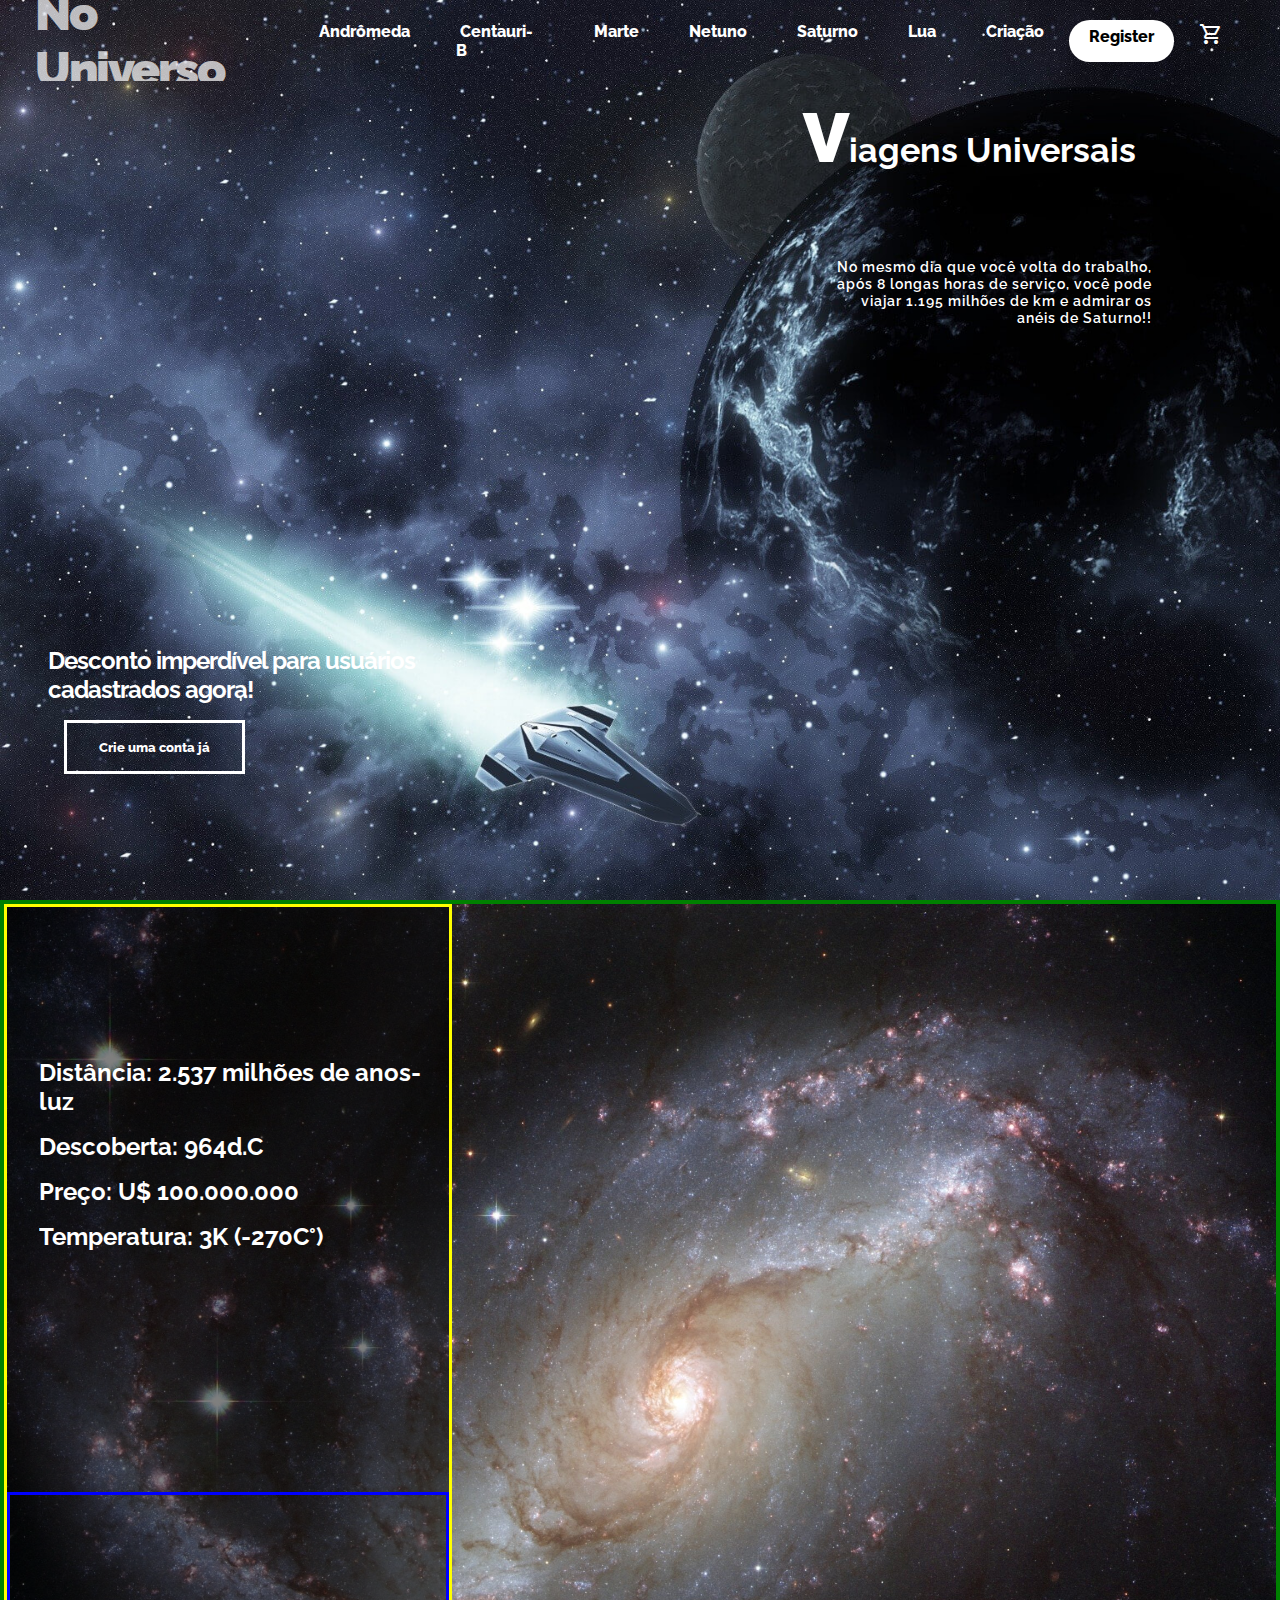
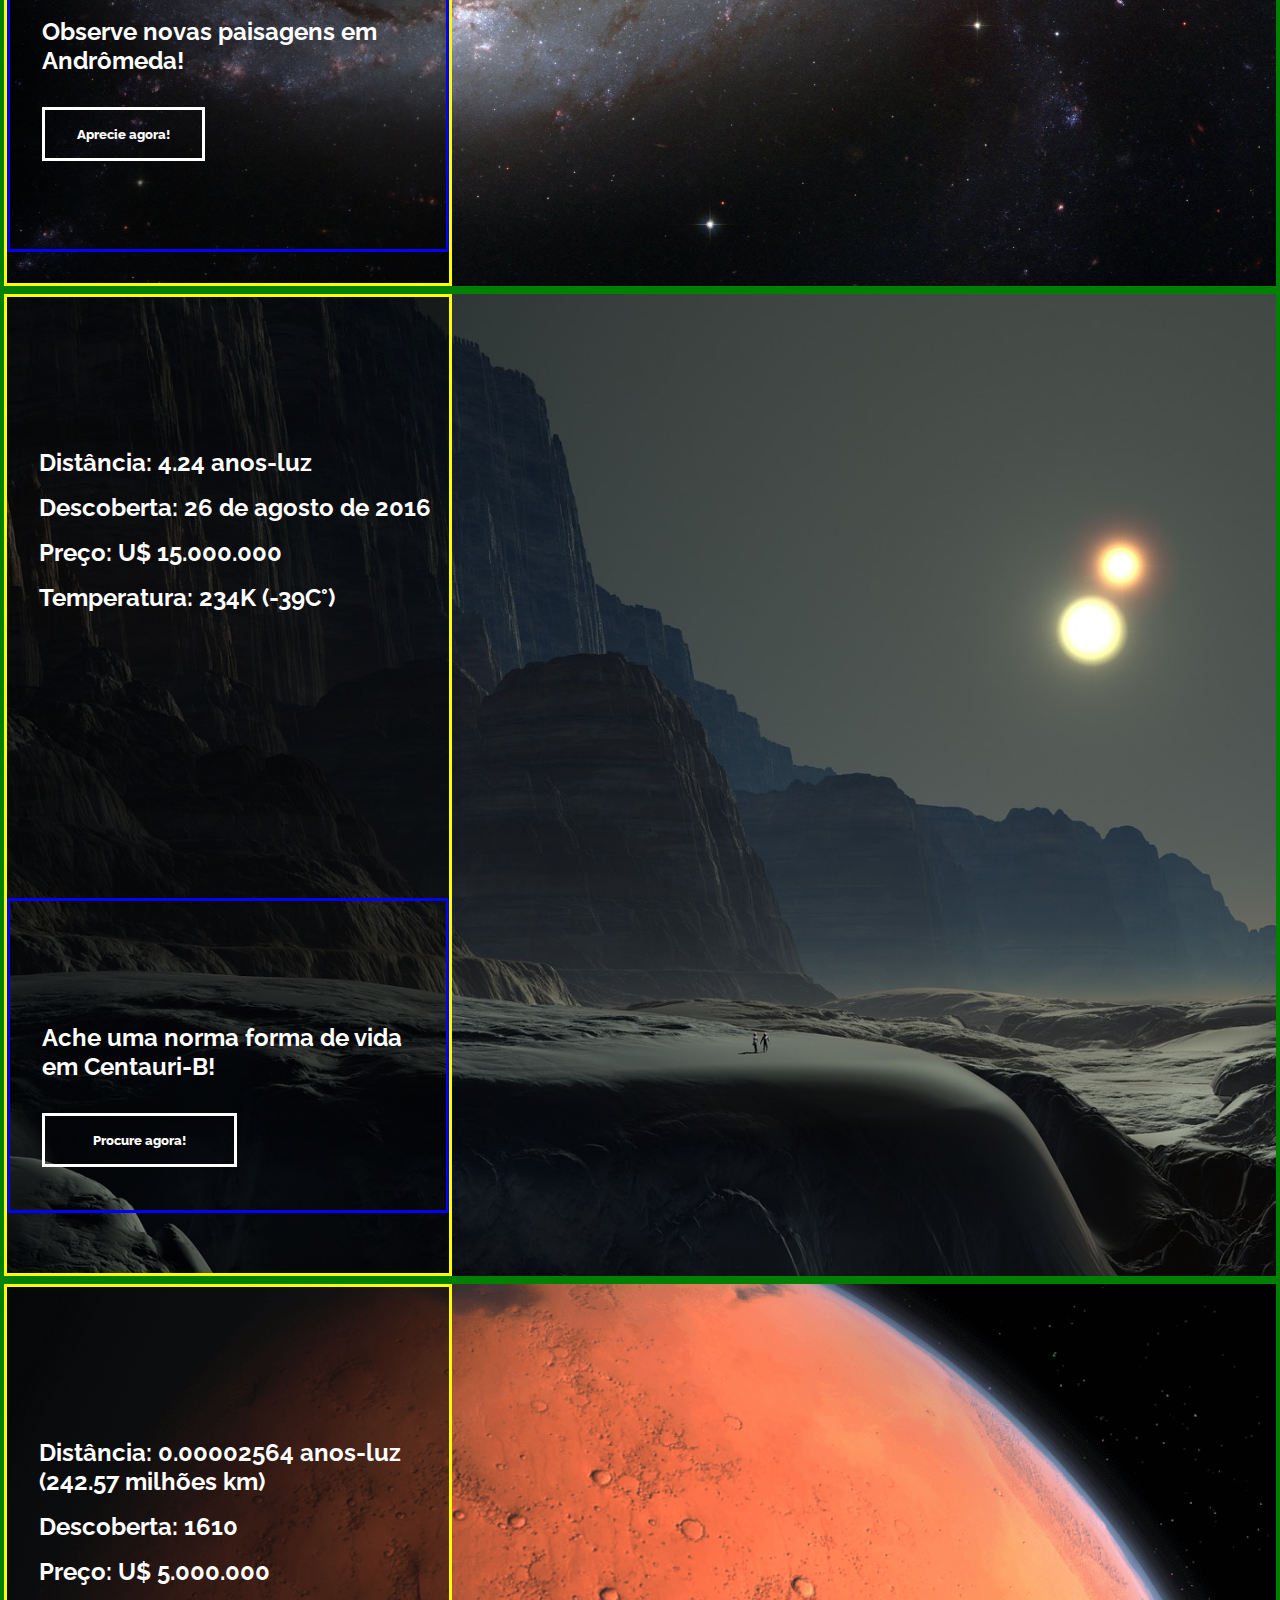
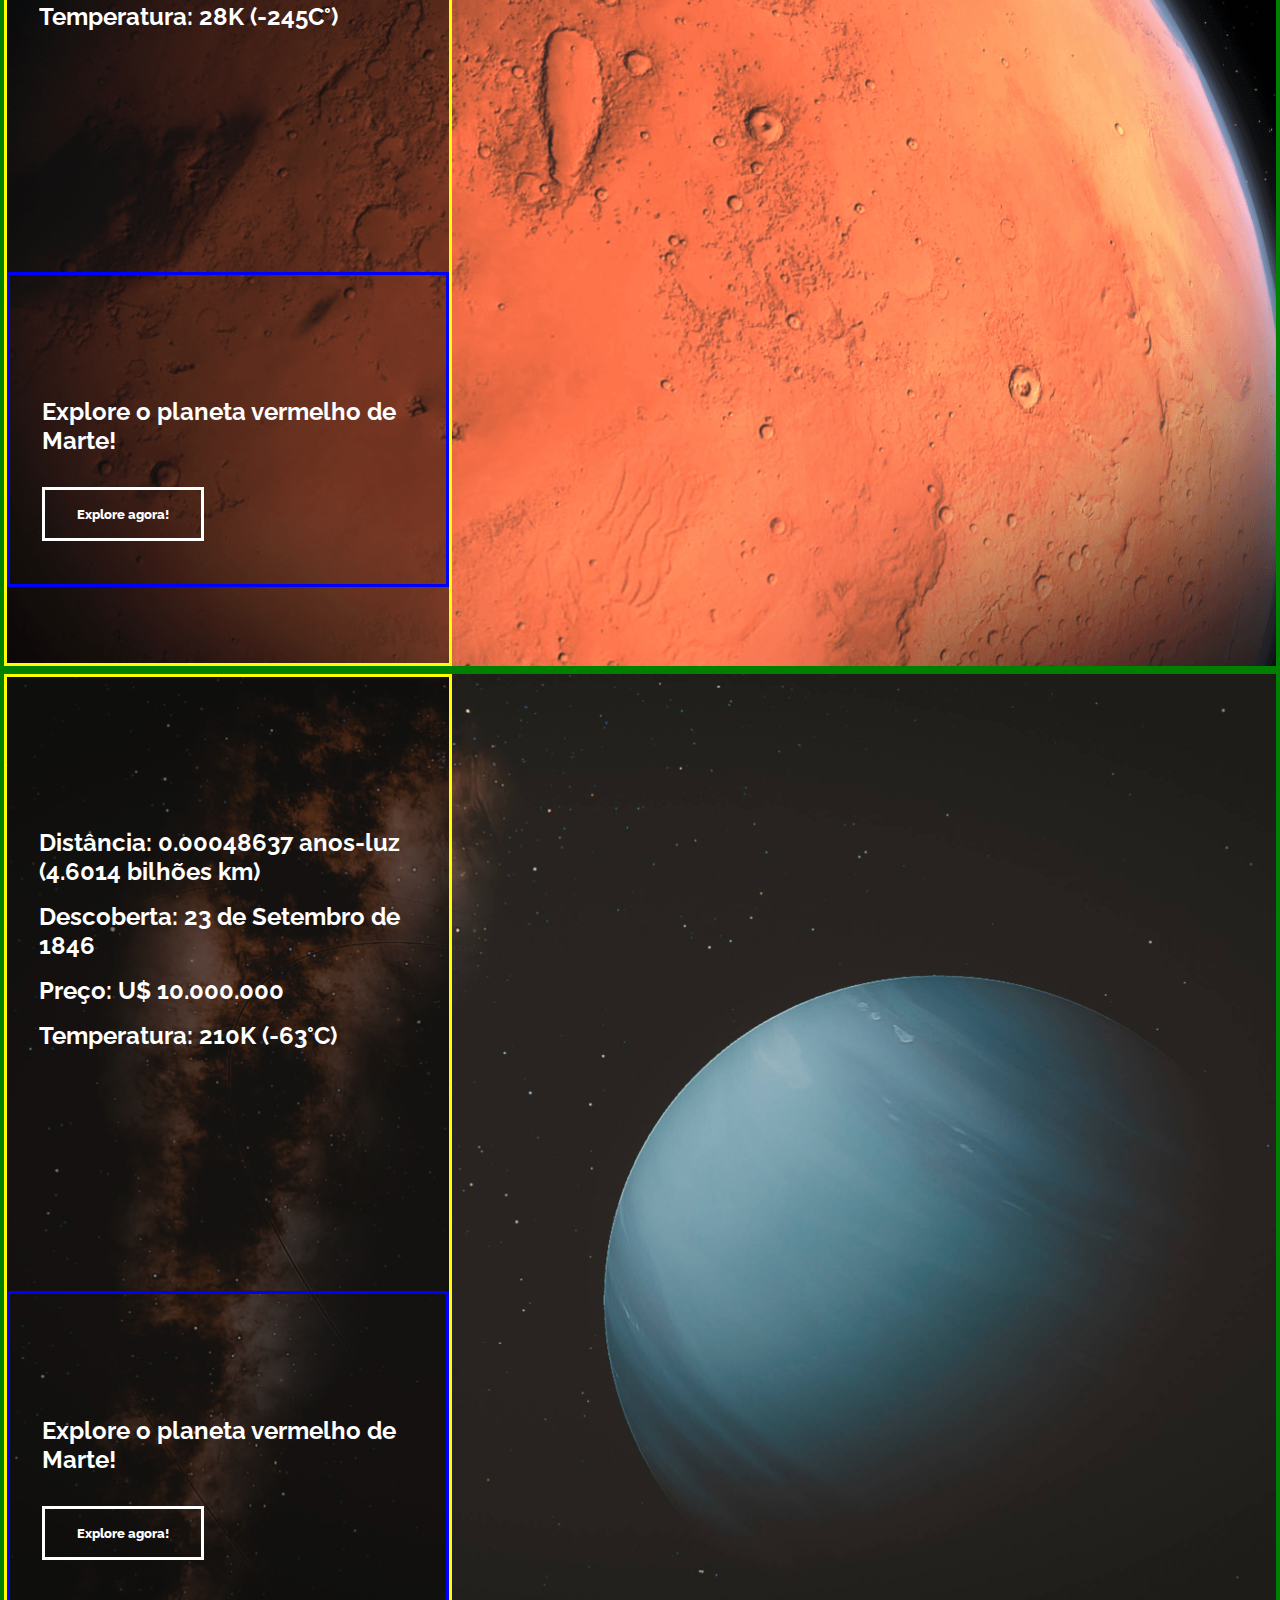
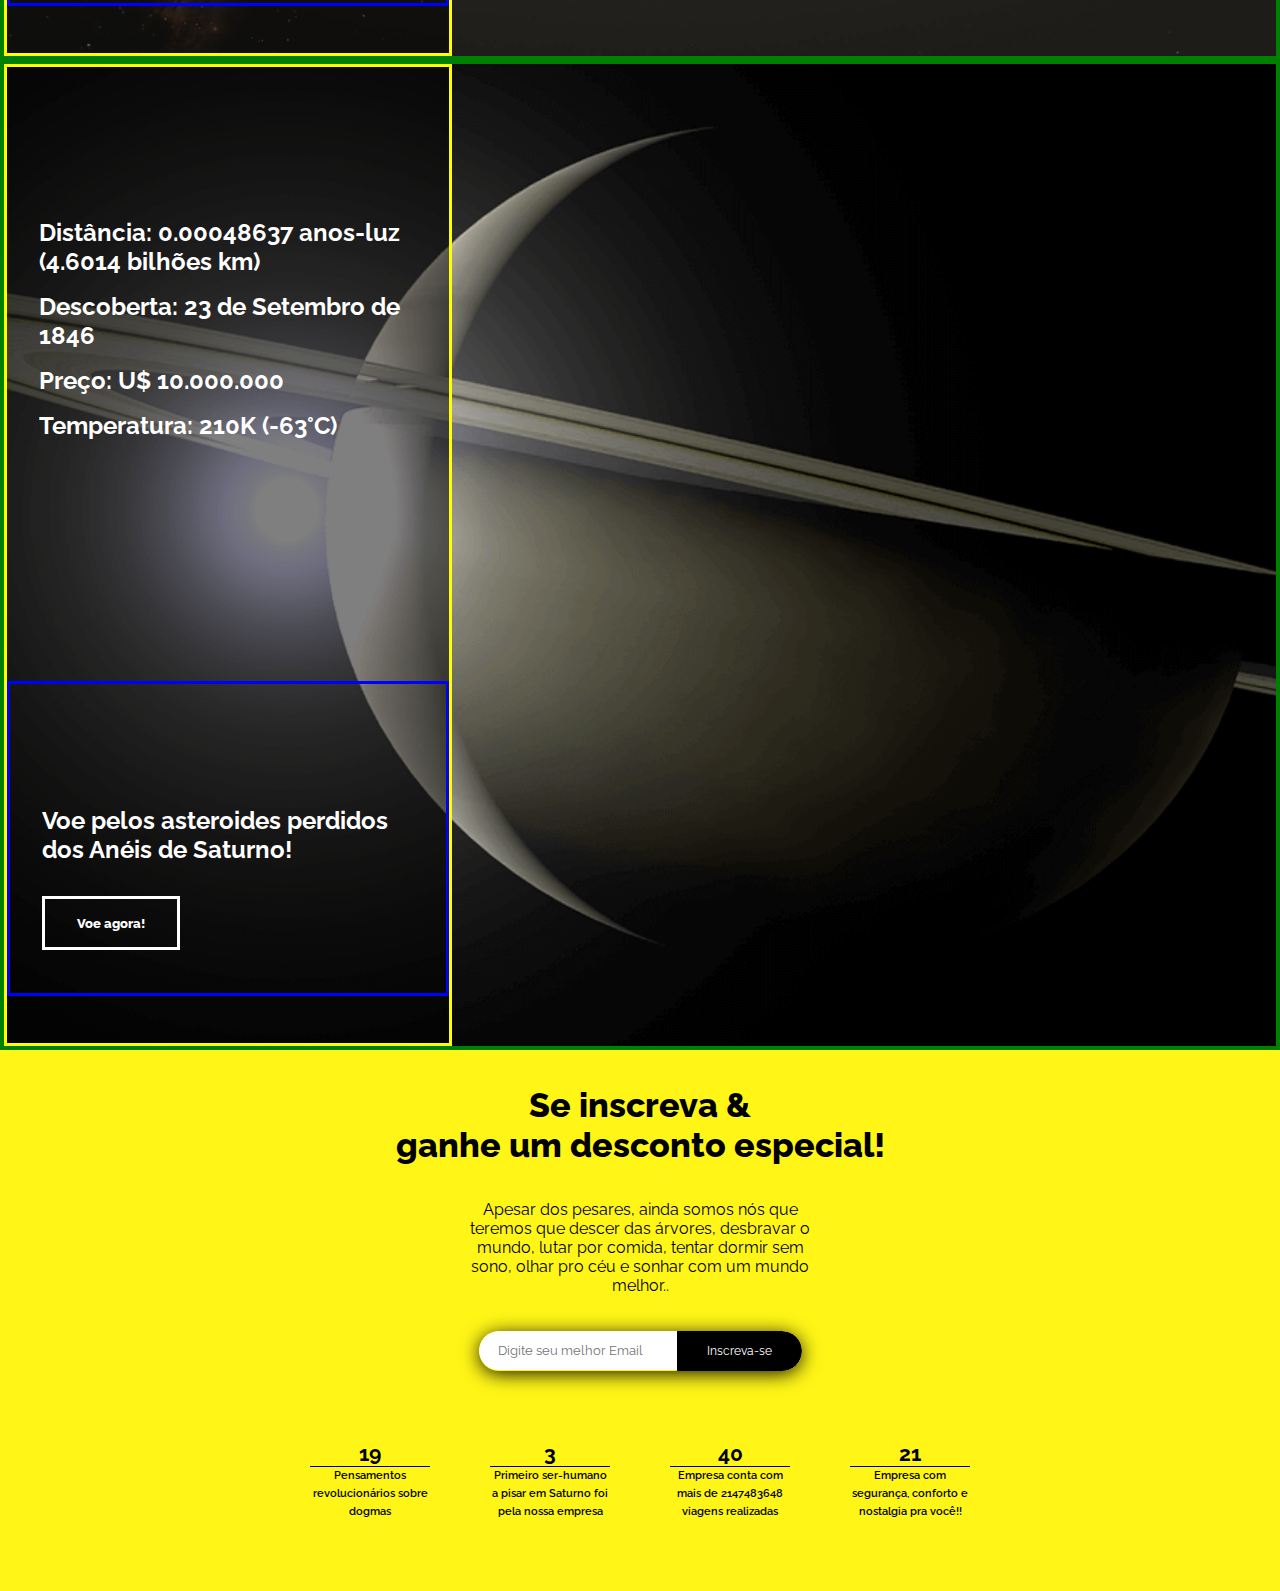
==== index.html @ 4c7251fb "o projeto do home" ====
<!DOCTYPE html>
<html lang="pt-br">
<head>
    <meta charset="UTF-8">
    <meta http-equiv="X-UA-Compatible" content="IE=edge">
    <meta name="viewport" content="width=device-width, initial-scale=1.0">
    <!-- google-fonts -->
    <link rel="preconnect" href="https://fonts.googleapis.com">
    <link rel="preconnect" href="https://fonts.gstatic.com" crossorigin>
    <link href="https://fonts.googleapis.com/css2?family=Raleway:wght@100;200;300;400;500;600;700;800;900&display=swap" rel="stylesheet">
    <!-- google icon -->
    <link rel="shortcut icon" href="/assets/icon/travel.png" type="image/x-icon">
    <link rel="stylesheet" href="https://fonts.googleapis.com/css2?family=Material+Symbols+Outlined:opsz,wght,FILL,GRAD@48,400,0,0" />
    <link rel="stylesheet" href="https://fonts.googleapis.com/css2?family=Material+Symbols+Outlined:opsz,wght,FILL,GRAD@48,400,0,0" />
    <!-- css link -->
    <link rel="stylesheet" href="/assets/css/index.css">
    <!-- css responsivo -->
    <link rel="stylesheet" href="/assets/css/index_responsivo.css">
    <title>No Universo</title>
</head>
<body>
    <header>
        <nav>
            <a href="/index.html"><h3>No Universo</h3></a>
            <ul>
                <li><a href="andromeda.html">Andrômeda</a></li>              
                <li><a href="centauri-b.html">Centauri-B</a></li>              
                <li><a href="marte.html">Marte</a></li>              
                <li><a href="netuno.html">Netuno</a></li>              
                <li><a href="saturno.html">Saturno</a></li>              
                <li><a href="lua.html">Lua</a></li>              
                <li><a href="pilar-da-criação.html">Criação</a></li>              
                <li><a href="register.html">Register</a></li>
                <li><a href="carrinho.html"><span class="material-symbols-outlined car">shopping_cart</span></a></li>
            </ul>
                <span class="material-symbols-outlined menu">menu</span></a>
        </nav>
        <div class="cont-header">
            <div class="cont-header-box">
                <h1>Viagens Universais</h1>
                <div class="cont-header-box-text">
                    <p>No mesmo dia que você volta do trabalho, após 8 longas horas de serviço, você pode viajar 1.195 milhões de km e admirar os anéis de Saturno!!</p>
                </div>
            </div>
        </div>
        <div class="cont-header-desconto">
            <h2>Desconto imperdível para usuários cadastrados agora!</h2>
            <button>Crie uma conta já</button>
        </div>
    </header>

    <main>
        <div class="andromeda">
            <div class="andromeda-desconto">
                <div class="andromeda-desconto-info-basica">
                    <h2>Distância: 2.537 milhões de anos-luz</h2>
                    <h2>Descoberta: 964d.C</h2>
                    <h2>Preço: U$ 100.000.000</h2>
                    <h2>Temperatura: 3K (-270C°)</h2>
                </div>
                <div class="andromeda-desconto-cont">
                    <h2>Observe novas paisagens em Andrômeda!</h2>
                    <button>Aprecie agora!</button>
                </div>
            </div>
        </div>
        <div class="centauri">
            <div class="centauri-desconto">
                <div class="centauri-desconto-info-basica">
                    <h2>Distância: 4.24 anos-luz</h2>
                    <h2>Descoberta: 26 de agosto de 2016</h2>
                    <h2>Preço: U$ 15.000.000</h2>
                    <h2>Temperatura: 234K (-39C°)</h2>
                </div>
                <div class="centauri-desconto-cont">
                    <h2>Ache uma norma forma de vida em Centauri-B!</h2>
                    <button>Procure agora!</button>
                </div>
            </div>
       </div>
       <div class="marte">
            <div class="marte-desconto">
                <div class="marte-desconto-info-basica">
                    <h2>Distância: 0.00002564 anos-luz (242.57 milhões km)</h2>
                    <h2>Descoberta: 1610</h2>
                    <h2>Preço: U$ 5.000.000</h2>
                    <h2>Temperatura: 28K (-245C°)</h2>
                </div>
                <div class="marte-desconto-cont">
                    <h2>Explore o planeta vermelho de Marte!</h2>
                    <button>Explore agora!</button>
                </div>
            </div>
        </div>
        <div class="netuno">
            <div class="netuno-desconto">
                <div class="netuno-desconto-info-basica">
                    <h2>Distância: 0.00048637 anos-luz (4.6014 bilhões km)</h2>
                    <h2>Descoberta: 23 de Setembro de 1846</h2>
                    <h2>Preço: U$ 10.000.000</h2>
                    <h2>Temperatura: 210K (-63°C)</h2>
                </div>
                <div class="netuno-desconto-cont">
                    <h2>Explore o planeta vermelho de Marte!</h2>
                    <button>Explore agora!</button>
                </div>
            </div>
        </div>
        <div class="saturno">
            <div class="saturno-desconto">
                <div class="saturno-desconto-info-basica">
                    <h2>Distância: 0.00048637 anos-luz (4.6014 bilhões km)</h2>
                    <h2>Descoberta: 23 de Setembro de 1846</h2>
                    <h2>Preço: U$ 10.000.000</h2>
                    <h2>Temperatura: 210K (-63°C)</h2>
                </div>
                <div class="saturno-desconto-cont">
                    <h2>Voe pelos asteroides perdidos dos Anéis de Saturno!</h2>
                    <button>Voe agora!</button>
                </div>
            </div>    
        </div>
    </main>
    
    <footer>
        <h2>Se inscreva & <br> ganhe um desconto especial!</h2>
        <p>Apesar dos pesares, ainda somos nós que teremos que descer das árvores, desbravar o mundo, lutar por comida, tentar dormir sem sono, olhar pro céu e sonhar com um mundo melhor..</p>
        <div class="input">
            <input type="email" placeholder="Digite seu melhor Email"><button type="submit">Inscreva-se</button>
        </div>
        <ul>
            <li>19<h6>Pensamentos revolucionários sobre dogmas</h6></li>
            <li>3<h6>Primeiro ser-humano a pisar em Saturno foi pela nossa empresa</h6></li>
            <li>40<h6>Empresa conta com mais de 2147483648 viagens realizadas</h6></li>
            <li>21<h6>Empresa com segurança, conforto e nostalgia pra você!!</h6></li>
        </ul>
    </footer>

</body>
</html>
<body>
---- assets/css/index.css ----
:root{
    --trans: .3s ease-in-out;
}

*{
    margin: 0;
    padding: 0;
    box-sizing: border-box;
    font-family:'Raleway', sans-serif;
    overflow-x: hidden;
}
body{
    background-color: #e1f4f3;
}

/* header */

header{
    width: 100vw;
    height: 100vh;
    margin: auto;
    background:url("/assets/img/spacey.jpg")no-repeat center/cover;
    overflow-y: hidden;
}
header nav a{
    text-decoration: none;
}
header nav a h3{
    letter-spacing: -2.5px;
    font-size: 3rem;
    font-weight: 1000;
    color: #fff;
    padding: 3px;
    opacity: 0.7;
}
header nav a h3:hover{
    opacity: 1;
    transition: var(--trans);
}

/* nav */

header nav{
    width: 95%;
    height: 9%;
    margin: auto;
    display: flex;
    align-items: center;
    justify-content: space-between;
}

header nav ul{
    list-style: none;
    display: flex;
}
header nav ul li{
    padding:4px 28px;
}
header nav ul li a{
    text-decoration: none;
    color: #fff;
    font-size: 1rem;
    transition: .3s linear;
    position: relative;
    padding: 4px;
    font-weight:800;
}
header nav ul li a::before{
    content:"";
    position: absolute;
    width: 0;
    height: 0.2rem;
    top: 0;
    left: 0;    
    margin-top: 25px;
    background-color: #fff;
    transition: var(--trans);
}
header nav ul li a:hover::before{
    width: 100%;
}
header nav ul li:nth-last-child(2) a{
    color: #000;
}
header nav ul li:nth-last-child(2){
    background-color: #fff;
    border-radius: 1.3rem;
    padding:7px 1rem;
    font-weight: 600;
}
header nav ul li:nth-last-child(2):hover a{
    color:#fff ;
}
header nav ul li:nth-last-child(2):hover{
    background-color:#000 ;
    cursor: pointer;
    transition: var(--trans);
}
header nav span{
    overflow-y: hidden;
}
.menu{
    display: none;
}

/* content-header */

header .cont-header{
    position: relative;
    width: 100%;
    height: 45%;
    cursor: default;
    top: 0;
}
header .cont-header-box{
    width: 50%;
    height: auto;
    margin-left: 40%;
    text-align: end;
}
header .cont-header-box-text{
    letter-spacing: 1px;
    margin-left: 50%;
    width: 50%;
}
header .cont-header h1{
    font-size: 2.7rem;
    animation: bounce-in-top 1.5s both;
    color: #fff;
    margin-top:2rem;
}
header .cont-header h1::first-letter{
    font-size: 5rem;
    font-weight: 1000;
}
header .cont-header p{
    font-size: 0.9rem;
    color: #fff;
    font-weight: 600;
    animation: bounce-in-top 1.5s both;
    margin-top: 4rem;
}
@keyframes bounce-in-top{
    0%{
        transform: translateY(-500px);
        animation-timing-function: ease-in;
        opacity: 0;
    }
    38%{
        transform: translateY(0);
        animation-timing-function: ease-out;
        opacity: 1;
    }
    55%{
        transform: translateY(-65px);
        animation-timing-function: ease-in;
    }
    72%{
        transform: translateY(0);
        animation-timing-function: ease-out;
    }
    81%{
        transform: translateY(-28px);
        animation-timing-function: ease-in;
    }
    90%{
        transform: translateY(0);
        animation-timing-function: ease-out;
    }
    95%{
        transform: translateY(-8px);
        animation-timing-function: ease-in;
    }
    100%{
        transform: translateY(0);
        animation-timing-function: ease-out;
    }
}
.cont-header-desconto{
    width: 30%;
    margin: 10rem 3rem;
    color: #fff;
    letter-spacing:-1px;
    cursor: default;
}
.cont-header-desconto button{
    padding: 1rem 2rem;
    margin: 1rem;
    border: 3px solid #fff;
    background-color: transparent;
    color: #fff;
    font-weight: 800;
    cursor: pointer;
}
.cont-header-desconto button:hover{
    background-color: #fff;
    color: #000;
    transition: var(--trans);
}

/* main */
/*  andromeda  */
.andromeda{
    width: 100vw;
    height: 110vh;
    margin: auto;
    background:url("/assets/img/andromeda.jpg")no-repeat center/cover;
    overflow-y: hidden;
    display: flex;
    border: 4px solid green;
}
.andromeda-desconto{
    border: 3px solid yellow;
    width: 35vw;
    background-color: rgba(0, 0, 0, 0.5);
}
.andromeda-desconto-info-basica h2{
    color: #fff;
    margin: 1rem;
}
.andromeda-desconto-info-basica{
    margin: 15vh 0.1rem 15vh 1rem;
}
.andromeda-desconto-cont{
    border: 3px solid blue;
    height: 40vh;
    margin-top:25vh ;
    padding-top: 10vh;
}
.andromeda-desconto-cont h2{
    color: #fff;
    margin:2rem;
}
.andromeda-desconto-cont button{
    padding: 1rem 2rem;
    margin-left: 2rem;
    border: 3px solid #fff;
    background-color: transparent;
    color: #fff;
    font-weight: 800;
    cursor: pointer;
}
.andromeda-desconto-cont button:hover{
    background-color: #fff;
    color: #000;
    transition: var(--trans);
}
/*  centauri-b  */
.centauri{
    width: 100vw;
    height: 110vh;
    margin: auto;
    background:url("/assets/img/centauri-b.jpg")no-repeat center/cover;
    overflow-y: hidden;
    display: flex;
    border: 4px solid green;
}
.centauri-desconto{
    border: 3px solid yellow;
    width:35vw;
    background-color: rgba(0, 0, 0, 0.5);
}
.centauri-desconto-info-basica h2{
    color: #fff;
    margin: 1rem;
}
.centauri-desconto-info-basica{
    margin: 15vh 0.1rem 15vh 1rem;
}
.centauri-desconto-cont{
    border: 3px solid blue;
    height: 35vh;
    margin-top:30vh ;
    padding-top: 10vh;
}
.centauri-desconto-cont h2{
    color: #fff;
    margin:2rem;
}
.centauri-desconto-cont button{
    padding: 1rem 3rem;
    margin-left: 2rem;
    border: 3px solid #fff;
    background-color: transparent;
    color: #fff;
    font-weight: 800;
    cursor: pointer;
}
.centauri-desconto-cont button:hover{
    background-color: #fff;
    color: #000;
    transition: var(--trans);
}
/*  marte  */
.marte{
    width: 100vw;
    height: 110vh;
    margin: auto;
    background:url("/assets/img/marte.png")no-repeat center/cover;
    overflow-y: hidden;
    display: flex;
    border: 4px solid green;
}
.marte-desconto{
    border: 3px solid yellow;
    width: 35vw;
    background-color: rgba(0, 0, 0, 0.5);
}
.marte-desconto-info-basica h2{
    color: #fff;
    margin: 1rem;
}
.marte-desconto-info-basica{
    margin: 15vh 0.1rem 15vh 1rem;
}
.marte-desconto-cont{
    border: 3px solid blue;
    height: 35vh;
    margin-top:25vh ;
    padding-top: 10vh;
}
.marte-desconto-cont h2{
    color: #fff;
    margin:2rem;
}
.marte-desconto-cont button{
    padding: 1rem 2rem;
    margin-left: 2rem;
    border: 3px solid #fff;
    background-color: transparent;
    color: #fff;
    font-weight: 800;
    cursor: pointer;
}
.marte-desconto-cont button:hover{
    background-color: #fff;
    color: #000;
    transition: var(--trans);
}
/*  netuno  */
.netuno{
    width: 100vw;
    height: 110vh;
    margin: auto;
    background:url("/assets/img/netuno.jpg")no-repeat center/cover;
    overflow-y: hidden;
    display: flex;
    border: 4px solid green;
}
.netuno-desconto{
    border: 3px solid yellow;
    width: 35vw;
    background-color: rgba(0, 0, 0, 0.5);
}
.netuno-desconto-info-basica h2{
    color: #fff;
    margin: 1rem;
}
.netuno-desconto-info-basica{
    margin: 15vh 0.1rem 15vh 1rem;
}
.netuno-desconto-cont{
    border: 3px solid blue;
    height: 35vh;
    margin-top:25vh ;
    padding-top: 10vh;
}
.netuno-desconto-cont h2{
    color: #fff;
    margin:2rem;
}
.netuno-desconto-cont button{
    padding: 1rem 2rem;
    margin-left: 2rem;
    border: 3px solid #fff;
    background-color: transparent;
    color: #fff;
    font-weight: 800;
    cursor: pointer;
}
.netuno-desconto-cont button:hover{
    background-color: #fff;
    color: #000;
    transition: var(--trans);
}
/*  saturno  */
.saturno{
    width: 100vw;
    height: 110vh;
    margin: auto;
    background:url("/assets/img/saturno.png")no-repeat center/cover;
    overflow-y: hidden;
    display: flex;
    border: 4px solid green;
}
.saturno-desconto{
    border: 3px solid yellow;
    width: 35vw;
    background-color: rgba(0, 0, 0, 0.5);
}
.saturno-desconto-info-basica h2{
    color: #fff;
    margin: 1rem;
}
.saturno-desconto-info-basica{
    margin: 15vh 0.1rem 15vh 1rem;
}
.saturno-desconto-cont{
    border: 3px solid blue;
    height: 35vh;
    margin-top:25vh ;
    padding-top: 10vh;
}
.saturno-desconto-cont h2{
    color: #fff;
    margin:2rem;
}
.saturno-desconto-cont button{
    padding: 1rem 2rem;
    margin-left: 2rem;
    border: 3px solid #fff;
    background-color: transparent;
    color: #fff;
    font-weight: 800;
    cursor: pointer;
}
.saturno-desconto-cont button:hover{
    background-color: #fff;
    color: #000;
    transition: var(--trans);
}



/* footer */

footer{
    width: 100%;
    height: auto;
    background:#fff617;
    display: flex;
    flex-direction: column;
    align-items: center;
    justify-content: center;
}

footer h2{
    text-align: center;
    line-height: 40px;
    font-weight: 800;
    font-size: 2.1rem;
    padding: 2.2rem;
}

footer p{
    text-align: center;
    width: 350px;
    font-size: 1rem;
    font-weight: 400;
    margin-bottom: 2.2rem;
}

footer .input{
    box-shadow: 0px 3px 20px -1px black;
    border-radius:20px;
}

footer .input input{
    padding: 12px 19px;
    border: none;
    outline: none;
    font-size: 13px ;
    border-radius:20px 0px 0px 20px;
}

footer .input button{
    padding: 13px 30px ;
    border: none ;
    outline: none;
    font-size: 12px ;
    border-radius:0px 20px 20px 0px ;
    background-color: black;
    color: white;
    cursor: pointer;
    transition: var(--trans);
}

footer .input button:hover{
    background-color: gray;
}

footer ul{
    list-style: none;
    margin: 2.2rem;
    display: flex;
}

footer ul li{
    text-align: center;
    margin:2.2rem 30px 2.2rem ;
    font-weight: bold;
    font-size: 1.3rem;
}

footer ul li h6{
    font-size: 11px;
    font-weight: 600;
    max-width:120px;
    border-top: 1px solid black;
    line-height: 18px;
    margin: 0;
}
---- assets/css/index_responsivo.css ----
@media (min-width:1201px) and (max-width:1315px){
    /* nav */
    header nav ul li{
        padding:2px 21px;
    }
    /* titulo e paragrafo header */
    header .cont-header h1{
        margin: 1rem;
        font-size: 2.1rem;
    }
    header .cont-header h1::first-letter{
        font-size: 4.3rem;
    }
    header .cont-header p{
        font-size: 0.9rem;
    }
    /* travel-box */
    header .travel-box .cards .card .btn-card a{
        padding: 8px 17px;
        font-size: 0.8rem;
        margin: auto;
    }
    header .travel-box .cards .card .btn-card h5{
        font-size: 1rem;
    }
    /* main */
    /* andromeda */
    .mq-andromeda-img{
        display: none;
    }
    .cont-main-box-and .video-main-box{
        width: 1800px;
        height: 320px;
        margin: 0.7rem 1rem;
    }
    .cont-main-box-text-and h3{
        width: 100%;
        margin-top: 1rem;
        font-size: 1.95rem;
    }
    /* pilar */
    .cont-main-box-text-pi{
        padding: 3rem 1rem 1rem 1rem;
    }
    .cont-main-box-text-pi h3{
        font-size: 2rem;
    }
    .cont-main-box-text-pi p{
        font-size: 0.9rem;
        margin: 1rem 1rem 1rem 2rem;
    }
    .cont-main-box-text-pi p::first-letter{
        font-size: 1.5rem;
    }
    /* carosel-pilar */
    .cont-main-box-pi-galeria{
        width:620px;
        height:360px;
    }
    /* terra */
    .cont-main-box-text-terra .ppa img{
        margin: 1rem;
        width: 55%;
        height: 50%;
    }
    .cont-main-box-text-terra p{
        font-size: 0.9rem;
        font-weight: 400;
    }
    /* carosel-terra */
    .cont-main-box-terra-galeria{
        width:520px ;
        height:413px;
        margin: 3rem 3rem 1rem 1rem;
    }
}

@media (min-width:1025px) and (max-width:1200px){
    /* nav */
    header nav ul li{
        padding:2px 15px;
    }
    header nav h3{
        margin-left: 1rem;
        letter-spacing: 0.7rem;
        font-size: 2.6rem;
    }
    /* titulo e paragrafo header */
    header .cont-header h1{
        margin: 1rem;
        font-size: 2.1rem;
    }
    header .cont-header h1::first-letter{
        font-size: 4.3rem;
    }
    header .cont-header p{
        font-size: 0.9rem;
    }
    /* travel-box */
    header .travel-box .cards .card img{
        width: 100%;
        height: 57%;
    }
    header .travel-box .cards .card .btn-card a{
        padding: 8px 17px;
        font-size: 0.8rem;
        margin: auto;
    }
    header .travel-box .cards .card .btn-card h5{
        font-size: 0.7rem;
    }
    /* main */
    /* andromeda */
    .mq-andromeda-img{
        display: none;
    }
    .cont-main-box-and .video-main-box{
        width: 600px;
        height: 100%;
        margin: 0.7rem 1rem;
    }
    .cont-main-box-text-and h3{
        line-height: 3.5rem;
        margin-top: 2.5rem;
    }
    .cont-main-box-text-and p{
        display: none;
    }
    /* pilar */
    .cont-main-box-text-pi h3{
        font-size: 2rem;
        margin:2rem auto;
        text-align: center;
        line-height: 3rem;
    }
    .cont-main-box-text-pi p{
        display: none;
    }
    /* carosel-pilar */
    .cont-main-box-pi-galeria{
        width:620px;
        height:360px;
    }
    /* terra */
    .cont-main-box-text-terra h3{
        width: 100%;
        font-size: 2.2rem;
        text-align: center;
        cursor: default;
    }
    .cont-main-box-text-terra .ppa img{
        margin: 1rem;
        width: 70%;
        height: 60%;
    }
    .cont-main-box-text-terra p{
        font-size: 0.9rem;
        font-weight: 400;
    }
    /* carosel-terra */
    .cont-main-box-terra-galeria{
        width:520px ;
        height:413px;
        margin: 3rem 3rem 1rem 1rem;
    }
}

@media (min-width:901px) and (max-width:1024px){
    /* nav */
    header nav ul li{
        padding:2px 13px;
    }
    header nav h3{
        margin-left: 0.5rem;
        font-size: 2.4rem;
        letter-spacing: 0.3rem;
    }
    /* titulo e paragrafo header */
    header .cont-header h1{
        margin: 1rem;
        font-size: 1.8rem;
    }
    header .cont-header h1::first-letter{
        font-size: 3.6rem;
    }
    header .cont-header p{
        font-size: 0.7rem;
    }
    /* travel-box */
    header .travel-box{
        height: 55%;
    }
    header .travel-box .cards .card h3{
        font-size: 0.8rem;
    }
    header .travel-box .cards .card img{
        width: 100%;
        height: 56%;
    }
    header .travel-box .cards .card .btn-card a{
        padding: 7px 9px;
        font-size: 0.7rem;
        margin: auto;
    }
    header .travel-box .cards .card .btn-card h5{
        font-size: 0.6rem;
    }
    /* main */
    main{
        height: 1700px;
    }
    /* andromeda */
    .mq-andromeda-img{
        display: none;
    }
    .cont-main-box-and .video-main-box{
        margin: auto;
        border: none;
        box-shadow: none;
    }
    .cont-main-box-text-and h3{
        display: none;
    }
    .cont-main-box-text-and p{
        display: none;
    }
    /* pilar */
    .cont-main-box-text-pi{
        display: none;
    }
    /* carosel-pilar */
    .cont-main-box-pi-galeria{
        width:620px;
        height:360px;
        margin: auto;
    }
    /* terra */
    .cont-main-box-text-terra h3{
        width: 100%;
        font-size: 2.2rem;
        text-align: center;
        cursor: default;
    }
    .cont-main-box-text-terra .ppa img{
        margin: 1rem;
        width: 70%;
        height: 60%;
    }
    .cont-main-box-text-terra p{
        font-size: 0.7rem;
        font-weight: 400;
    }
}

@media (min-width:769px) and (max-width:900px){
    /* nav */
    header nav ul li{
        padding:2px 11px;
    }
    header nav h3{
        margin-left: 0.2rem;
        font-size: 2rem;
        letter-spacing: 0.1rem;
    }
    /* titulo e paragrafo header */
    header .cont-header-box{
        width: 60%;
        margin-left: 40%;
    }
    header .cont-header h1{
        margin: 1rem;
        font-size: 1.8rem;
    }
    header .cont-header h1::first-letter{
        font-size: 3.6rem;
    }
    header .cont-header p{
        font-size: 0.7rem;
    }
    /* travel-box */
    header .travel-box{
        height: 50%;
    }
    header .travel-box .cards .card h3{
        font-size: 0.6rem;
    }
    header .travel-box .cards .card h3 img{
        width: 30px;
        height: 30px;
    }
    header .travel-box .cards .card img{
        width: 100%;
        height: 50%;
    }
    header .travel-box .cards .card .btn-card a{
        padding: 6px 8px;
        font-size: 0.6rem;
        margin: auto;
    }
    header .travel-box .cards .card .btn-card h5{
        font-size: 0.5rem;
    }
    /* main */
    main{
        height: 1700px;
    }
    /* andromeda */
    .mq-andromeda-img{
        display: none;
    }
    .cont-main-box-and .video-main-box{
        margin: auto;
        border: none;
        box-shadow: none;
    }
    .cont-main-box-text-and h3{
        display: none;
    }
    .cont-main-box-text-and p{
        display: none;
    }
    /* pilar */
    .cont-main-box-text-pi{
        display: none;
    }
    /* carosel-pilar */
    .cont-main-box-pi-galeria{
        width:620px;
        height:360px;
        margin: auto;
    }
    /* terra */
    .cont-main-box-text-terra h3{
        width: 100%;
        font-size: 2.2rem;
        text-align: center;
        cursor: default;
    }
    .cont-main-box-text-terra .ppa img{
        margin: 1rem;
        width: 70%;
        height: 60%;
    }
    .cont-main-box-text-terra p{
        font-size: 0.8rem;
        font-weight: 400;
    }
}

@media (min-width:375px) and (max-width:768px){
    /* nav */
    header nav ul li{
        padding:2px 9px;
    }
    header nav ul{
        margin: auto;
    }
    header nav h3{
        display: none;
    }
    header nav ul li a{
        font-size: 0.7rem;
        font-weight: 400;
    }
    header nav ul li:nth-child(5){
        padding:5px 0.8rem;
    }
    /* titulo e paragrafo header */
    header .cont-header-box{
        width: 80%;
        margin-left: 20%;
    }
    header .cont-header h1{
        margin: 2rem 1rem;
        font-size: 1.35rem;
    }
    header .cont-header h1::first-letter{
        font-size: 2rem;
    }
    header .cont-header p{
        font-size: 0.6rem;
    }
    /* travel-box */
    .card-paris{
        display: none;
    }
    .card-africa{
        display: none;
    }
    header .travel-box{
        height: 50%;
    }
    header .travel-box .cards .card h3{
        font-size: 0.9rem;
    }
    header .travel-box .cards .card h3 img{
        width: 30px;
        height: 30px;
    }
    header .travel-box .cards .card img{
        width: 100%;
        height: 57%;
    }
    header .travel-box .cards .card .btn-card a{
        padding: 6px 8px;
        font-size: 0.6rem;
        margin: auto;
    }
    header .travel-box .cards .card .btn-card h5{
        font-size: 0.6rem;
    }
    /* main */
    main{
        height: 1700px;
    }
    /* andromeda */
    .cont-main-box-and .video-main-box{
        display: none;
    }
    .cont-main-box-text-and h3{
        display: none;
    }
    .cont-main-box-text-and{
       width: 60%;
    }
    .mq-andromeda-img{
        display: block;
        margin: auto;
        border-radius: 10px ;
        border: 4px solid white;
        box-shadow: 4px 4px 200px white;
    }
    .mq-andromeda-img img{
        height: 300px;
        width: 170px;
        border-radius: 10px;
    }
    /* pilar */
    .cont-main-box-text-pi{
        display: none;
    }
    /* carosel-pilar */
    .cont-main-box-pi-galeria{
        width:640px;
        height:320px;
        margin: auto;
    }
    /* terra */
    .cont-main-box-text-terra{
        display: none;
    }
    /* carosel-terra */
    .cont-main-box-terra-galeria{
        margin:auto;
    }
}
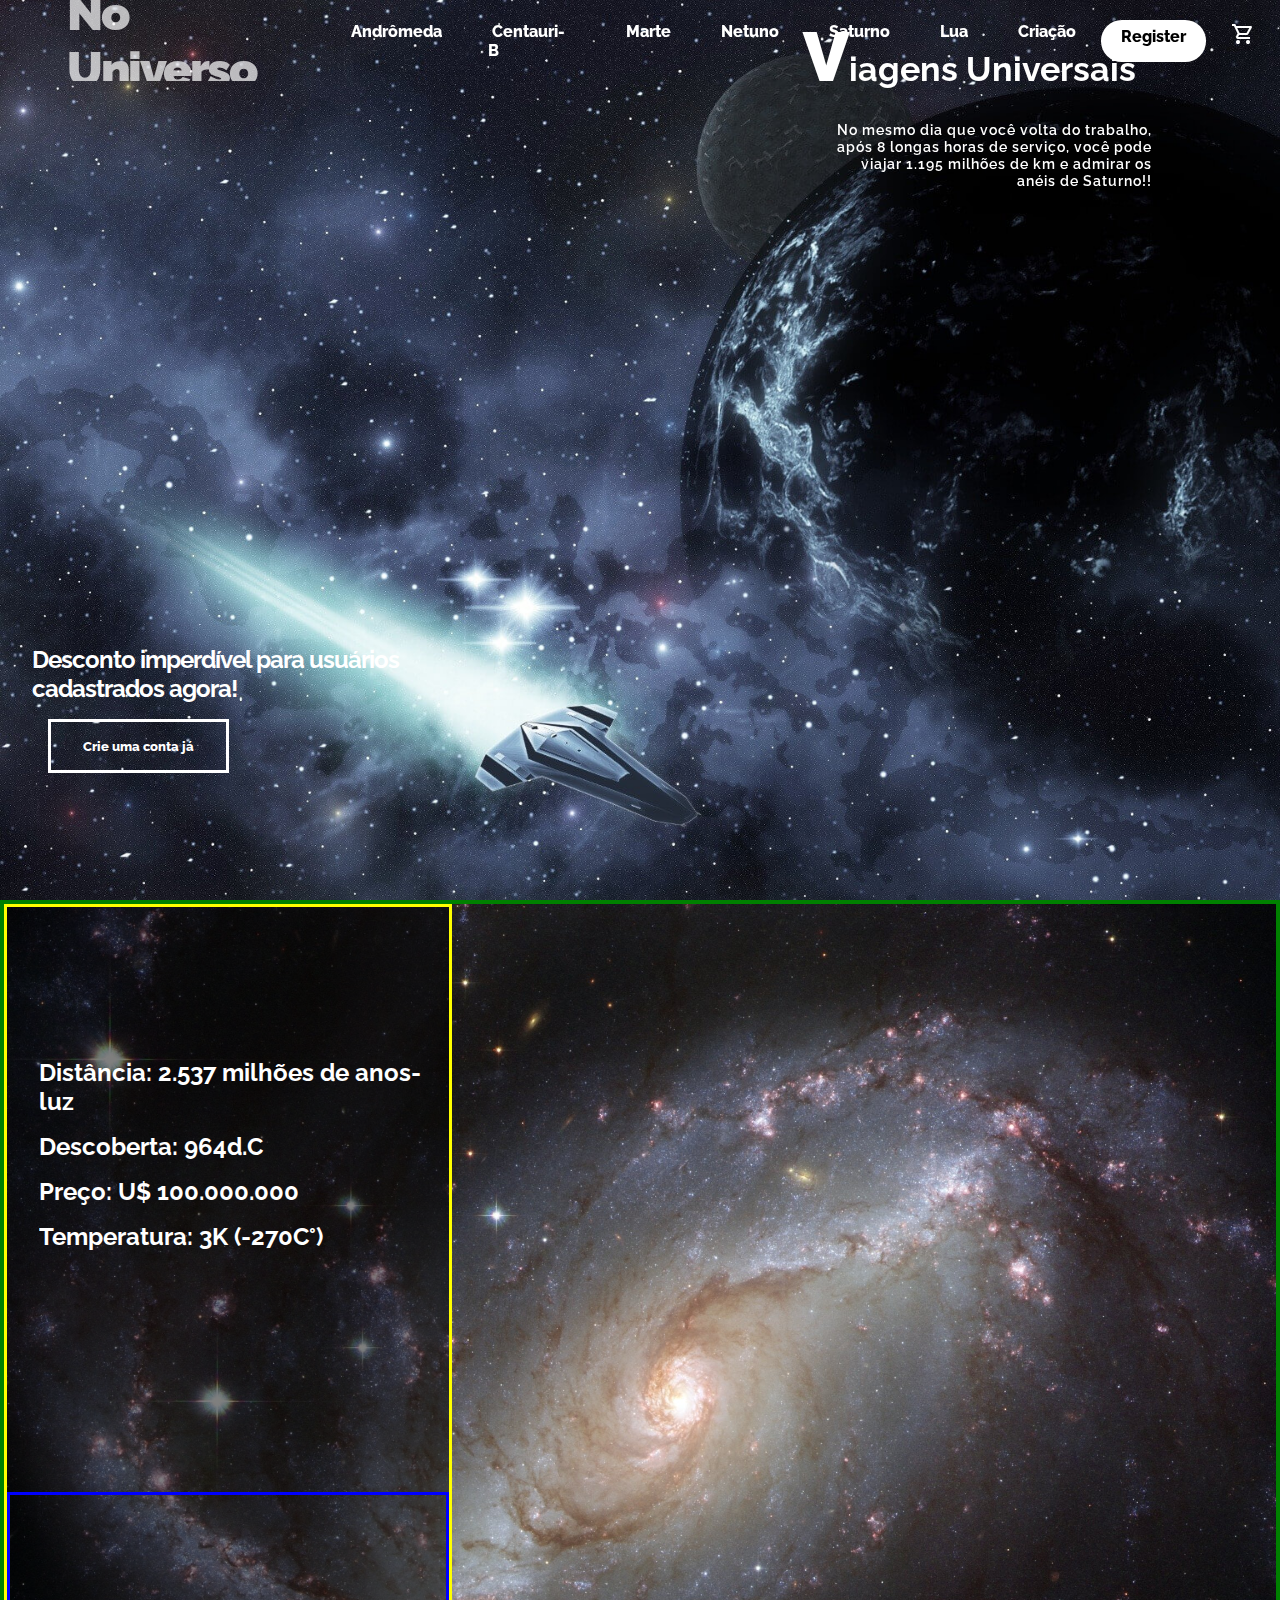
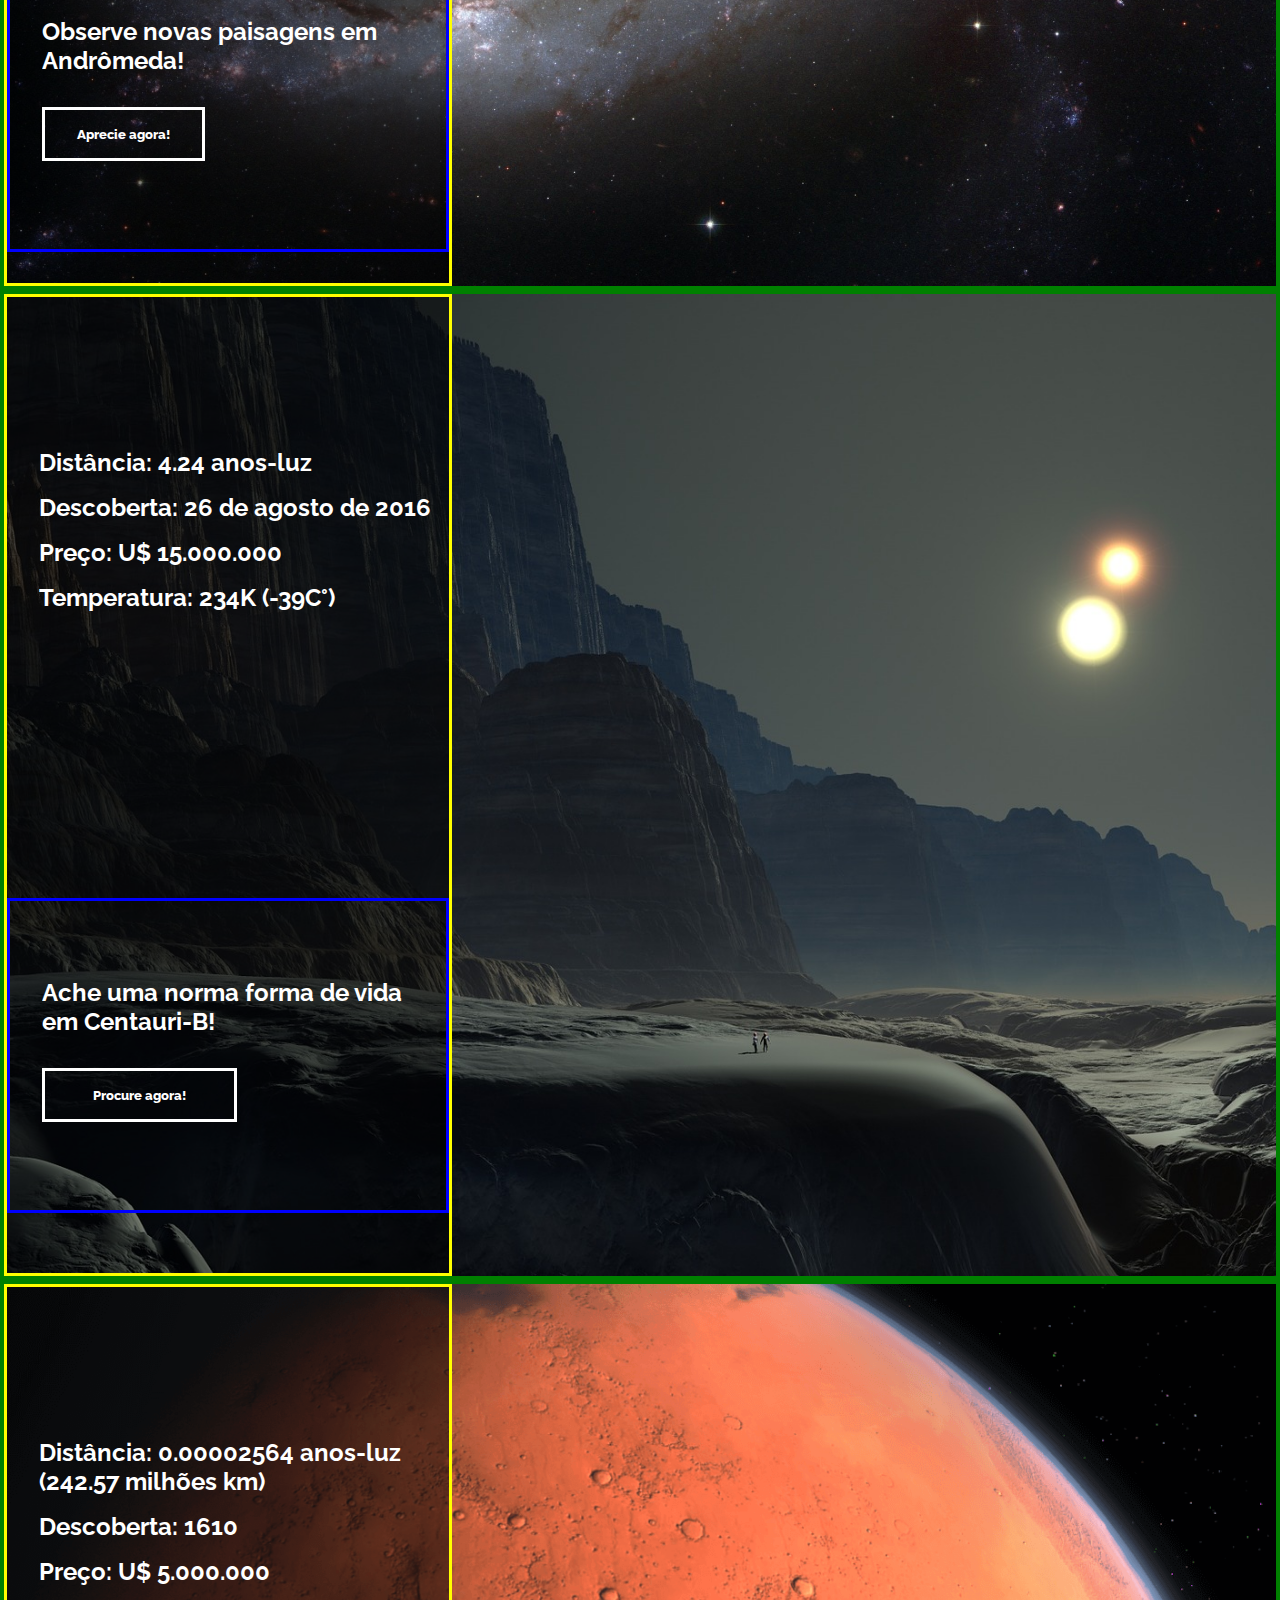
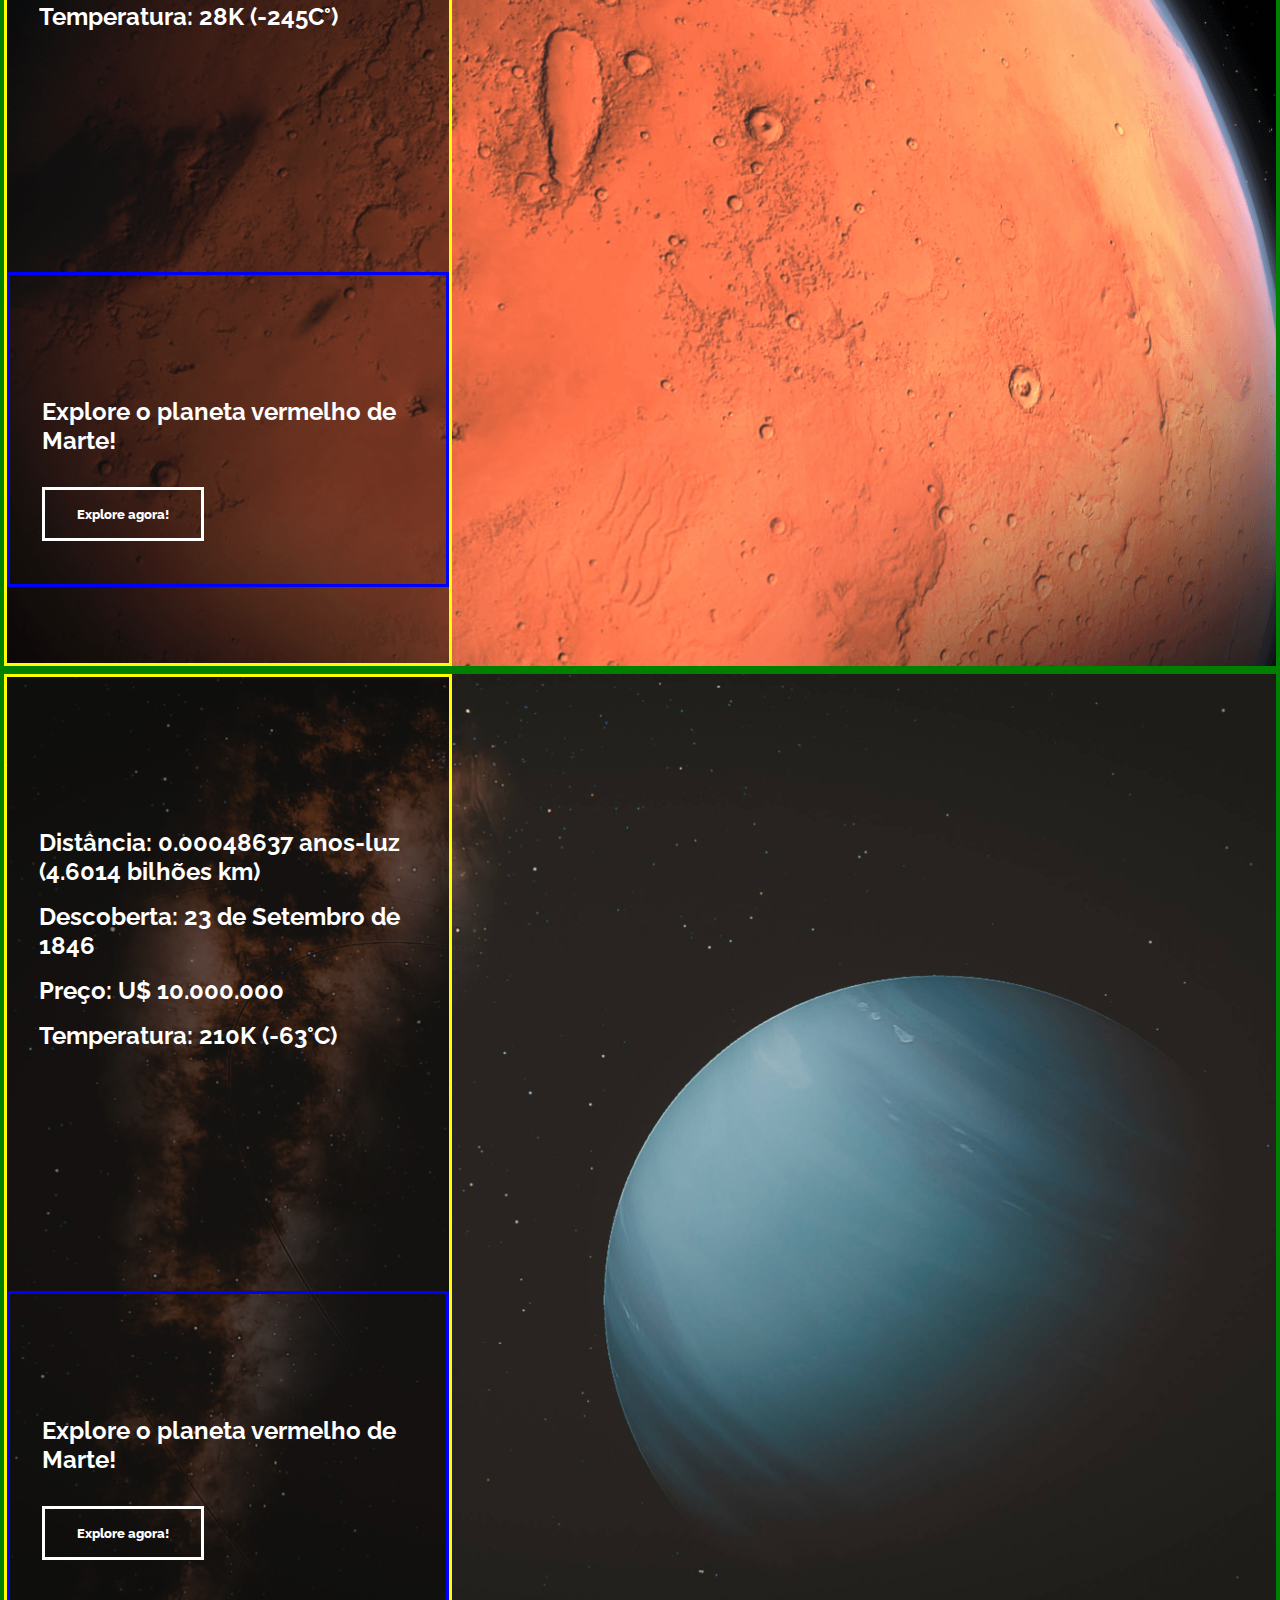
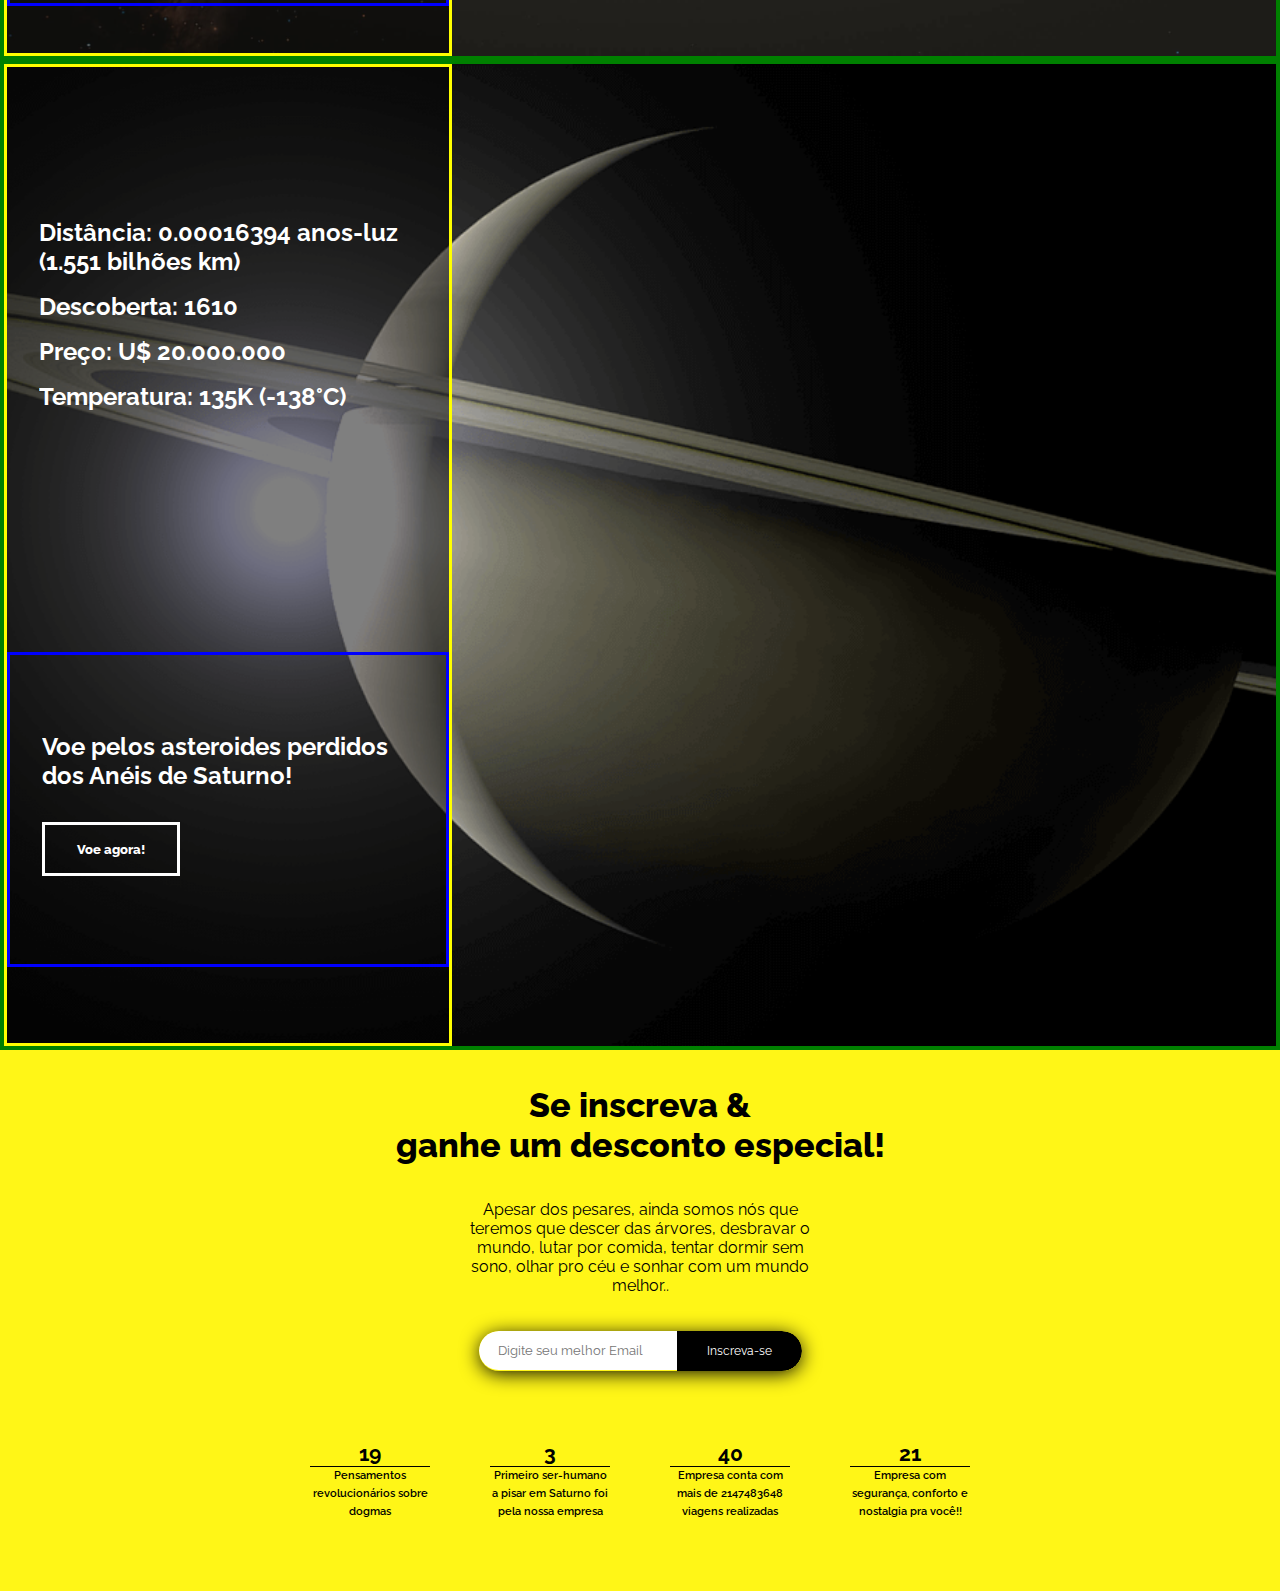
==== commit 74aa34d2: "fiz o saturno do home" ====
--- a/index.html
+++ b/index.html
@@ -33,7 +33,6 @@
                 <li><a href="register.html">Register</a></li>
                 <li><a href="carrinho.html"><span class="material-symbols-outlined car">shopping_cart</span></a></li>
             </ul>
-                <span class="material-symbols-outlined menu">menu</span></a>
         </nav>
         <div class="cont-header">
             <div class="cont-header-box">
@@ -109,10 +108,10 @@
         <div class="saturno">
             <div class="saturno-desconto">
                 <div class="saturno-desconto-info-basica">
-                    <h2>Distância: 0.00048637 anos-luz (4.6014 bilhões km)</h2>
-                    <h2>Descoberta: 23 de Setembro de 1846</h2>
-                    <h2>Preço: U$ 10.000.000</h2>
-                    <h2>Temperatura: 210K (-63°C)</h2>
+                    <h2>Distância: 0.00016394 anos-luz (1.551 bilhões km)</h2>
+                    <h2>Descoberta: 1610</h2>
+                    <h2>Preço: U$ 20.000.000</h2>
+                    <h2>Temperatura: 135K (-138°C)</h2>
                 </div>
                 <div class="saturno-desconto-cont">
                     <h2>Voe pelos asteroides perdidos dos Anéis de Saturno!</h2>
--- a/assets/css/index.css
+++ b/assets/css/index.css
@@ -47,6 +47,8 @@
     display: flex;
     align-items: center;
     justify-content: space-between;
+    position: fixed;
+    margin-left: 5%;
 }
 
 header nav ul{
@@ -99,9 +101,6 @@
 header nav span{
     overflow-y: hidden;
 }
-.menu{
-    display: none;
-}
 
 /* content-header */
 
@@ -127,7 +126,7 @@
     font-size: 2.7rem;
     animation: bounce-in-top 1.5s both;
     color: #fff;
-    margin-top:2rem;
+    margin-top:6rem;
 }
 header .cont-header h1::first-letter{
     font-size: 5rem;
@@ -138,7 +137,7 @@
     color: #fff;
     font-weight: 600;
     animation: bounce-in-top 1.5s both;
-    margin-top: 4rem;
+    margin-top: 0.5rem;
 }
 @keyframes bounce-in-top{
     0%{
@@ -178,7 +177,7 @@
 }
 .cont-header-desconto{
     width: 30%;
-    margin: 10rem 3rem;
+    margin: 15rem 3rem 2rem 2rem;
     color: #fff;
     letter-spacing:-1px;
     cursor: default;
@@ -271,7 +270,7 @@
     border: 3px solid blue;
     height: 35vh;
     margin-top:30vh ;
-    padding-top: 10vh;
+    padding-top: 5vh;
 }
 .centauri-desconto-cont h2{
     color: #fff;
@@ -409,7 +408,7 @@
     border: 3px solid blue;
     height: 35vh;
     margin-top:25vh ;
-    padding-top: 10vh;
+    padding-top: 5vh;
 }
 .saturno-desconto-cont h2{
     color: #fff;
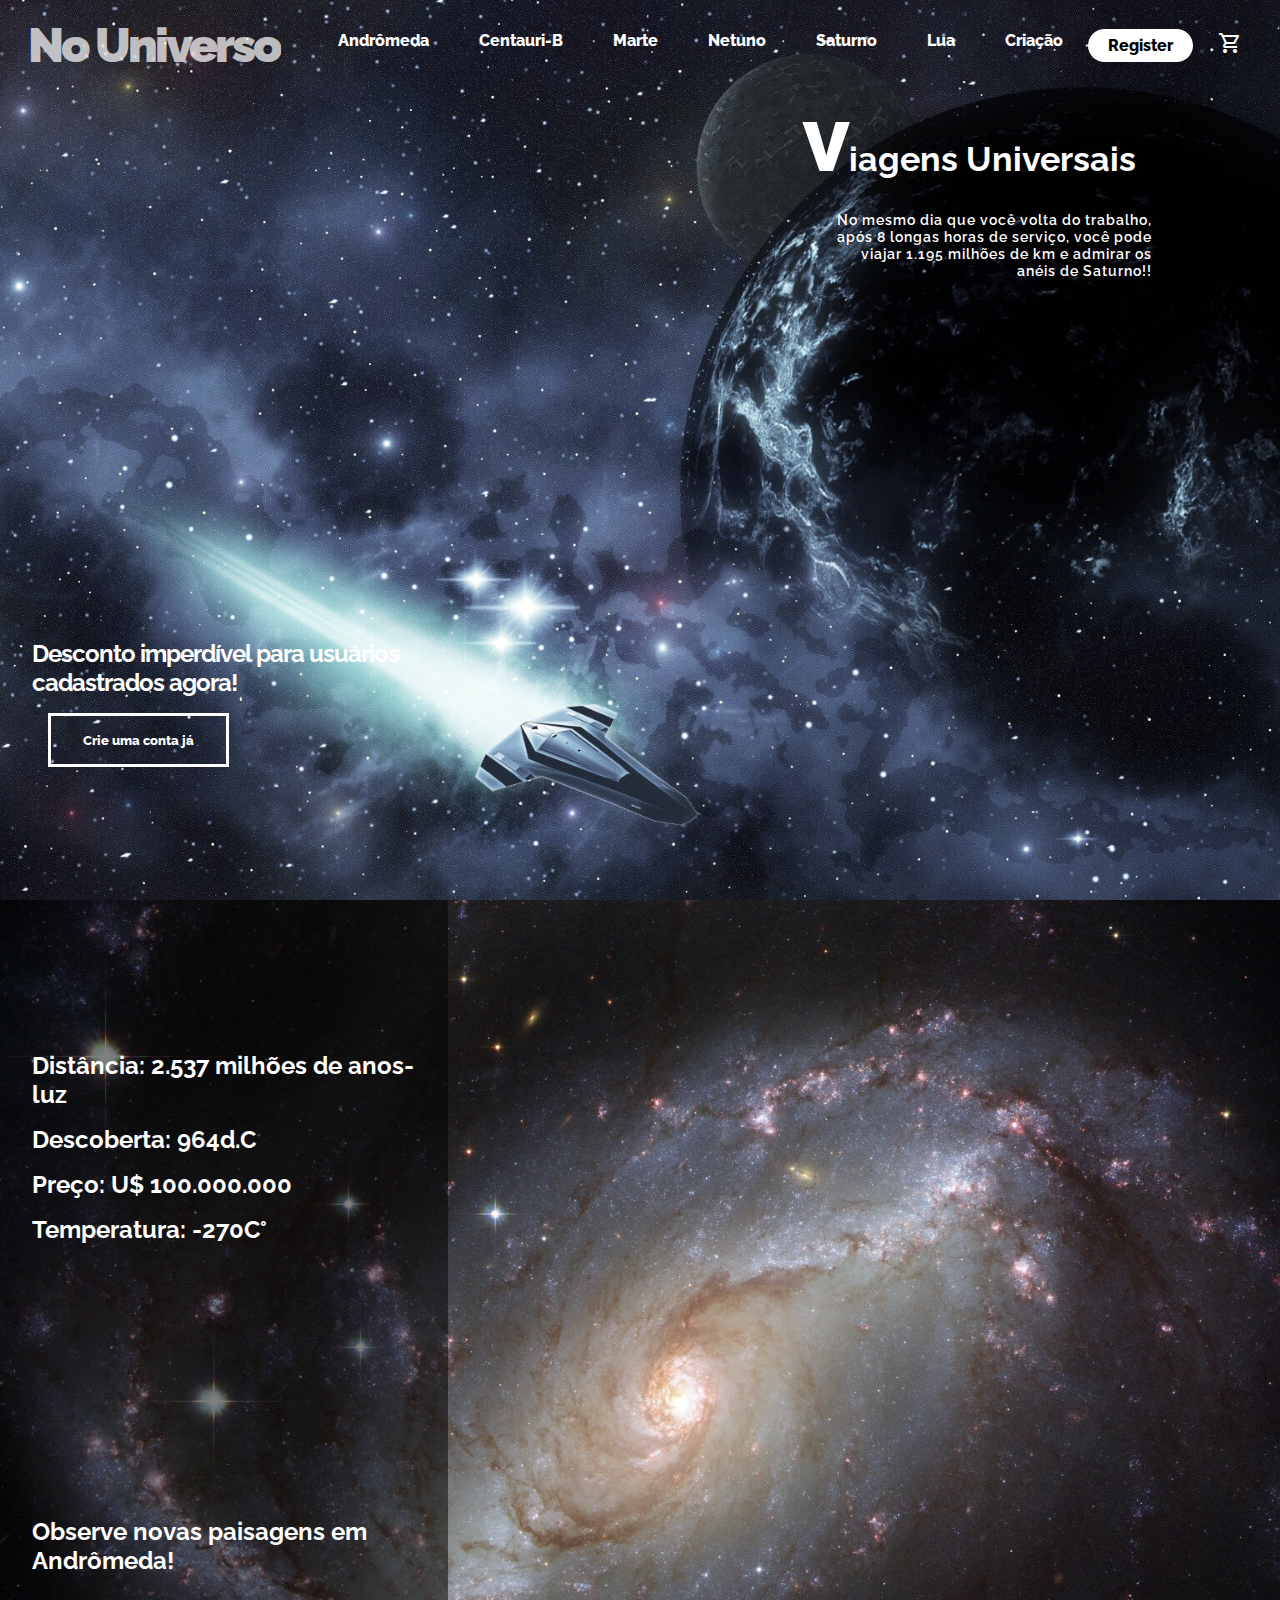
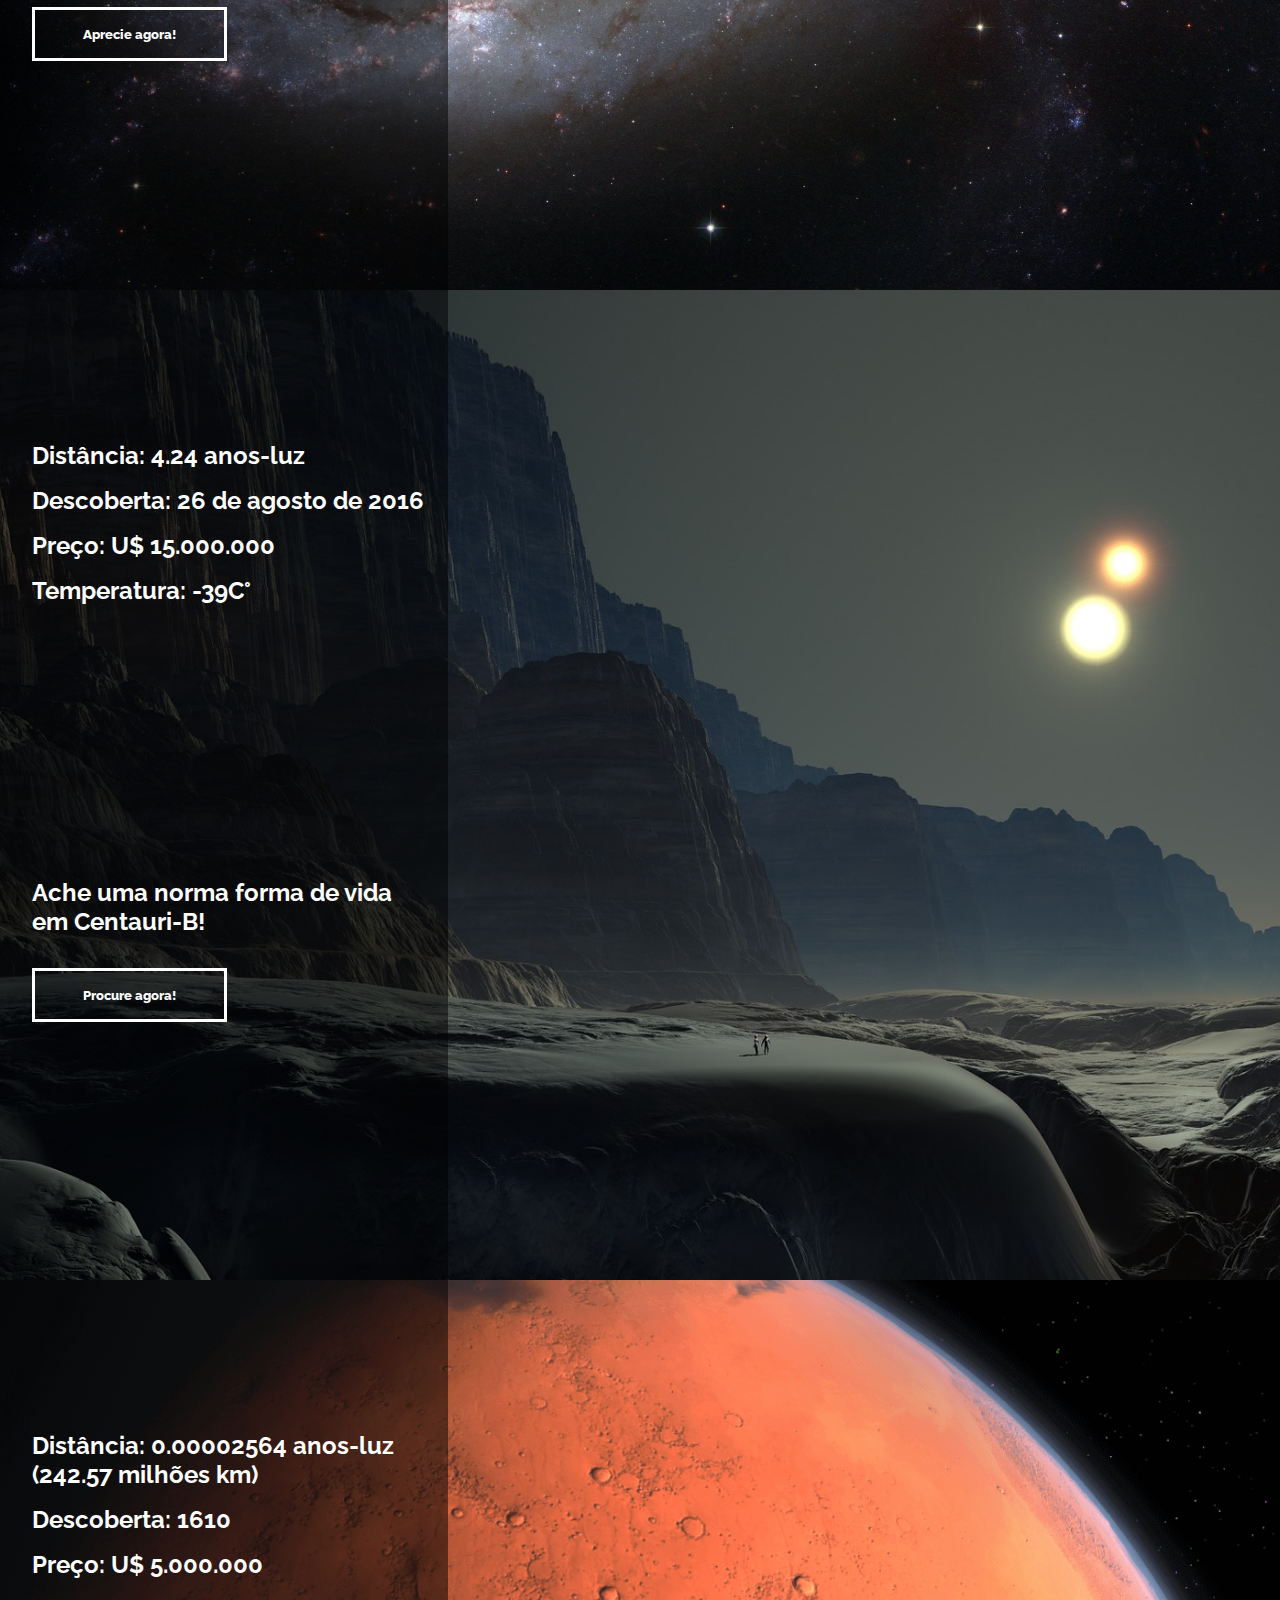
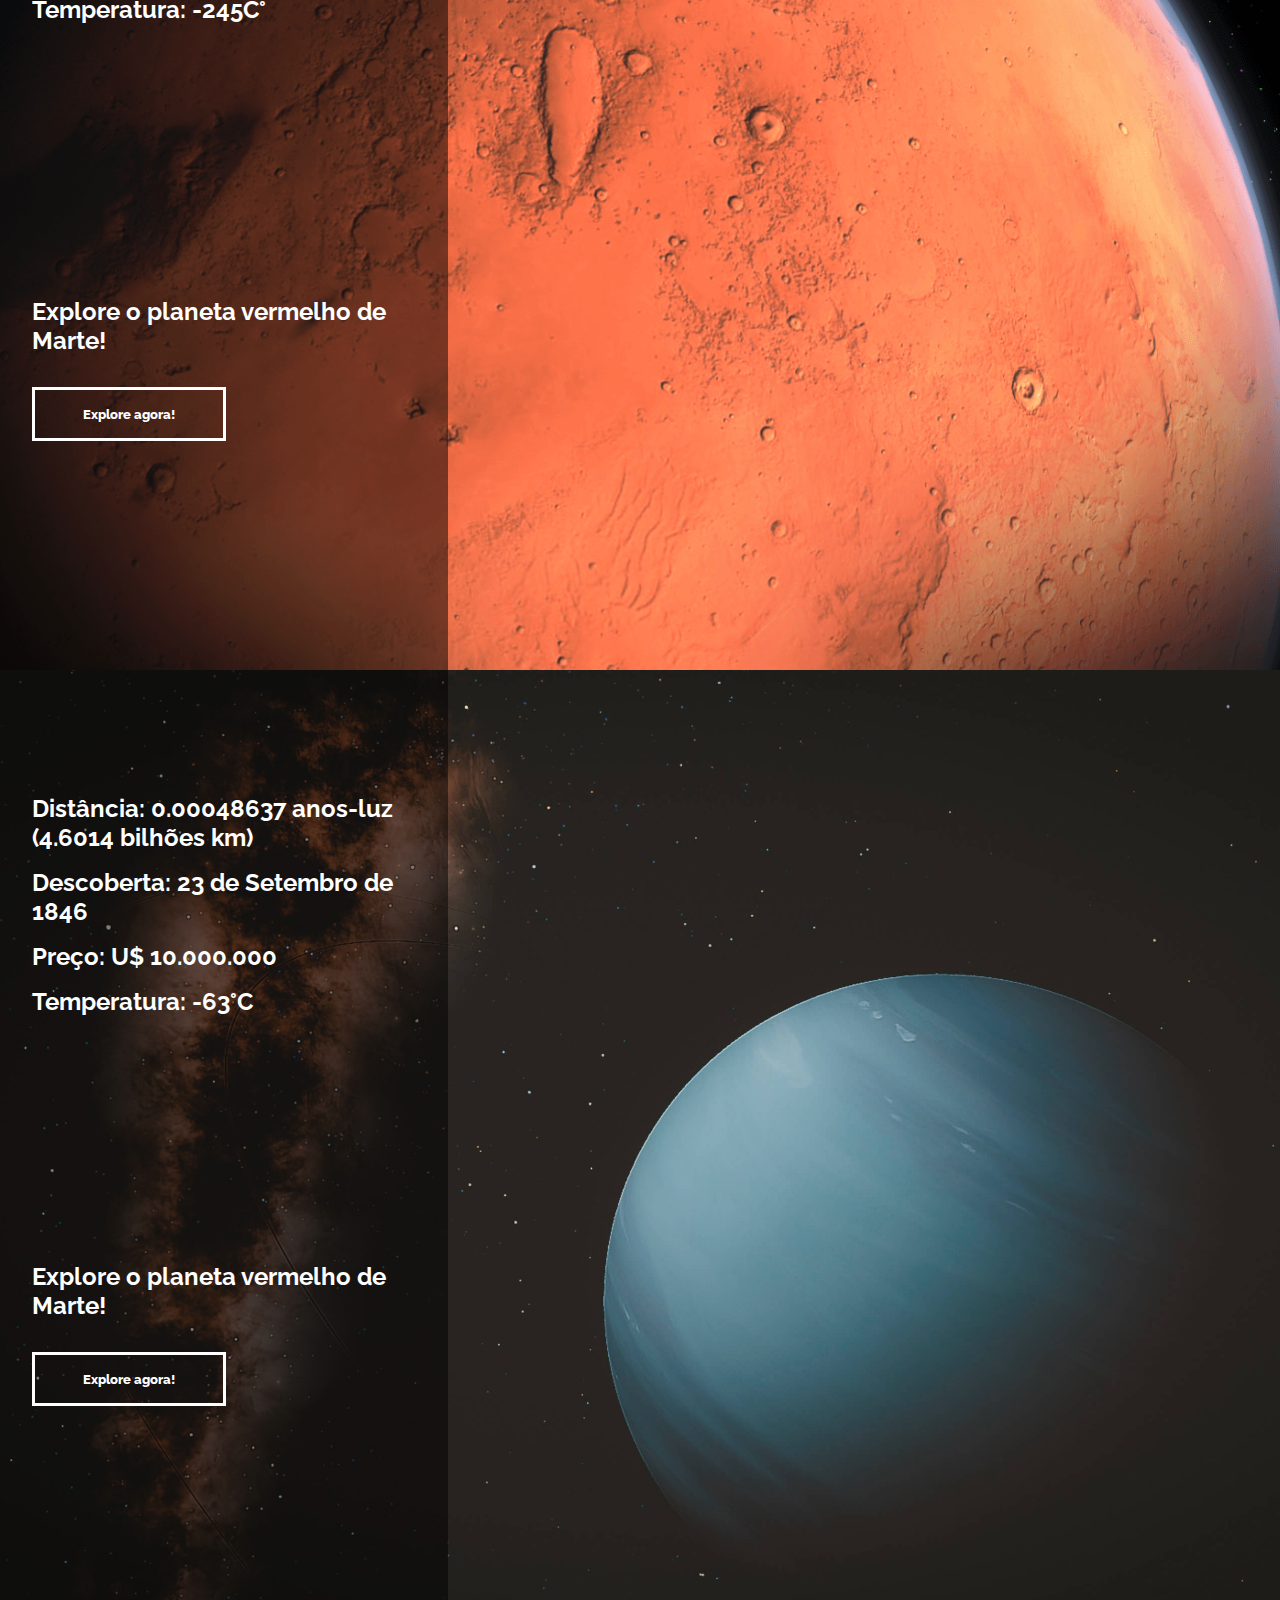
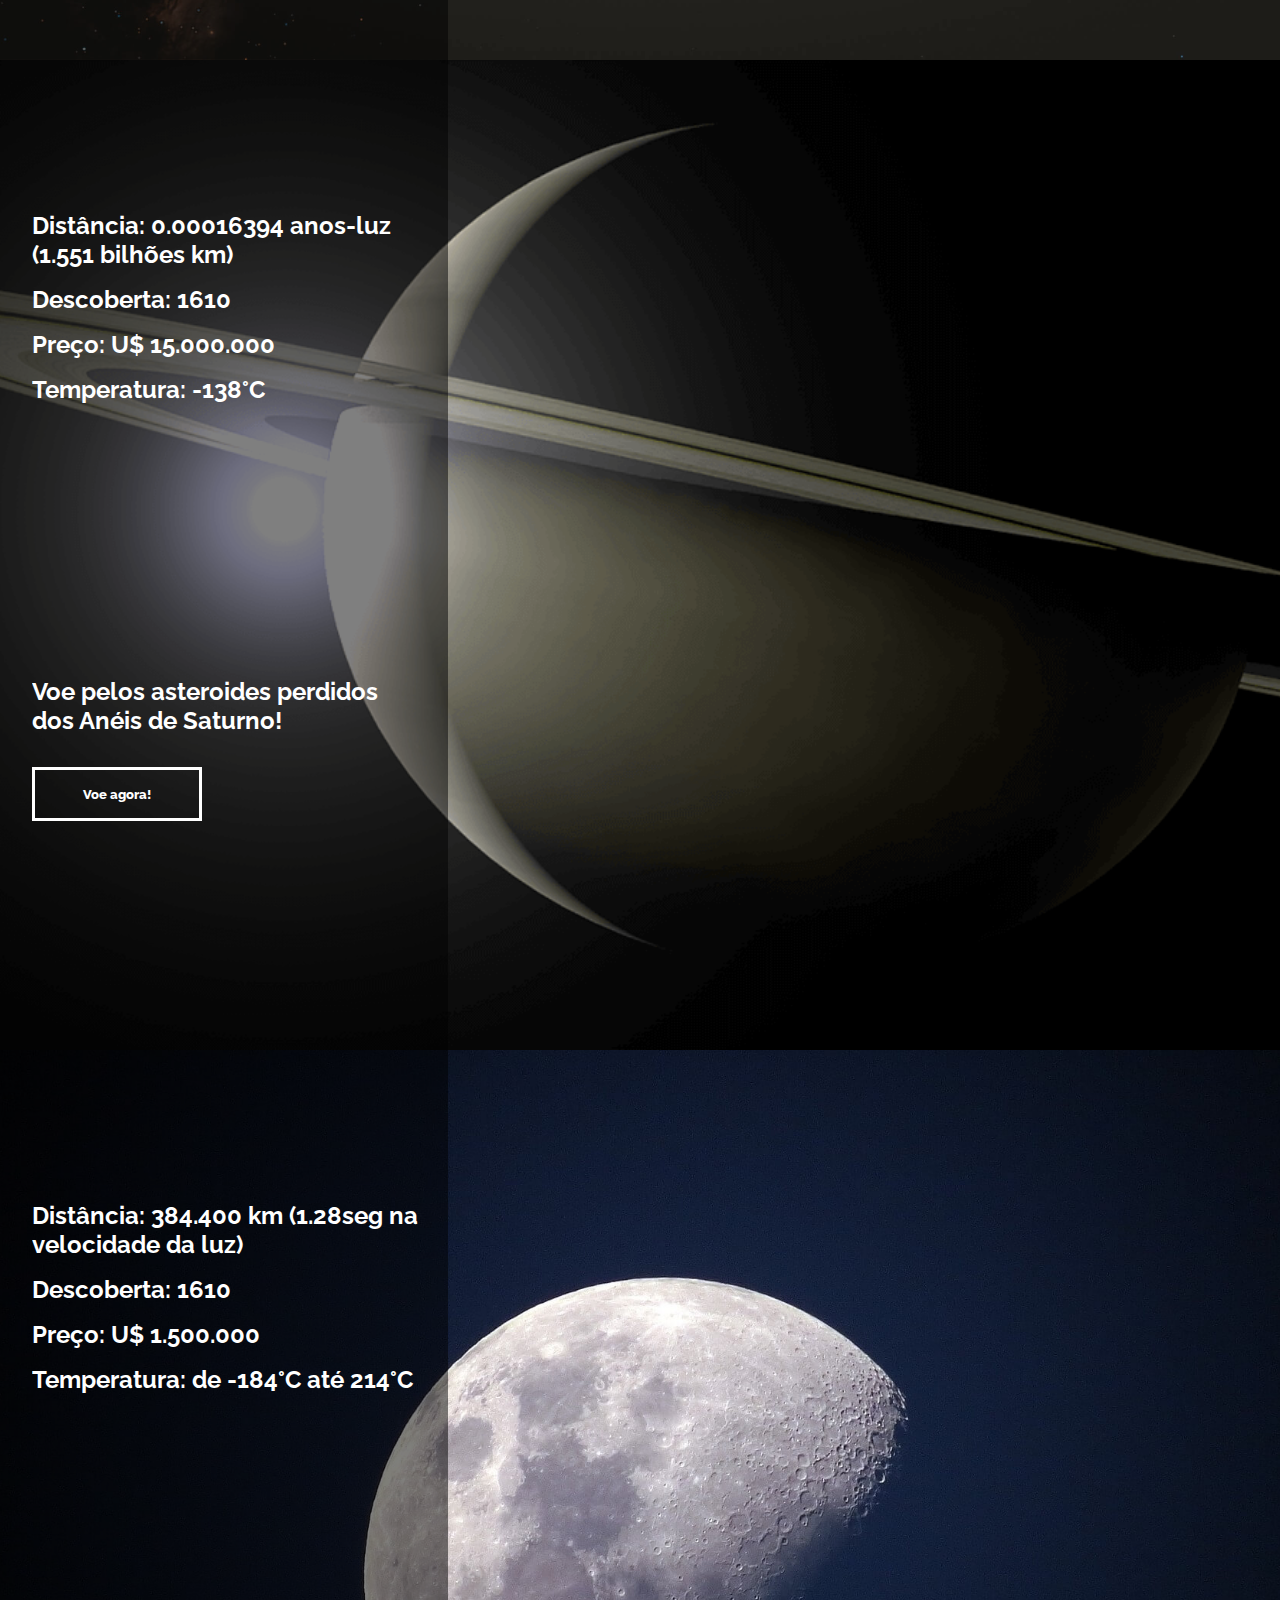
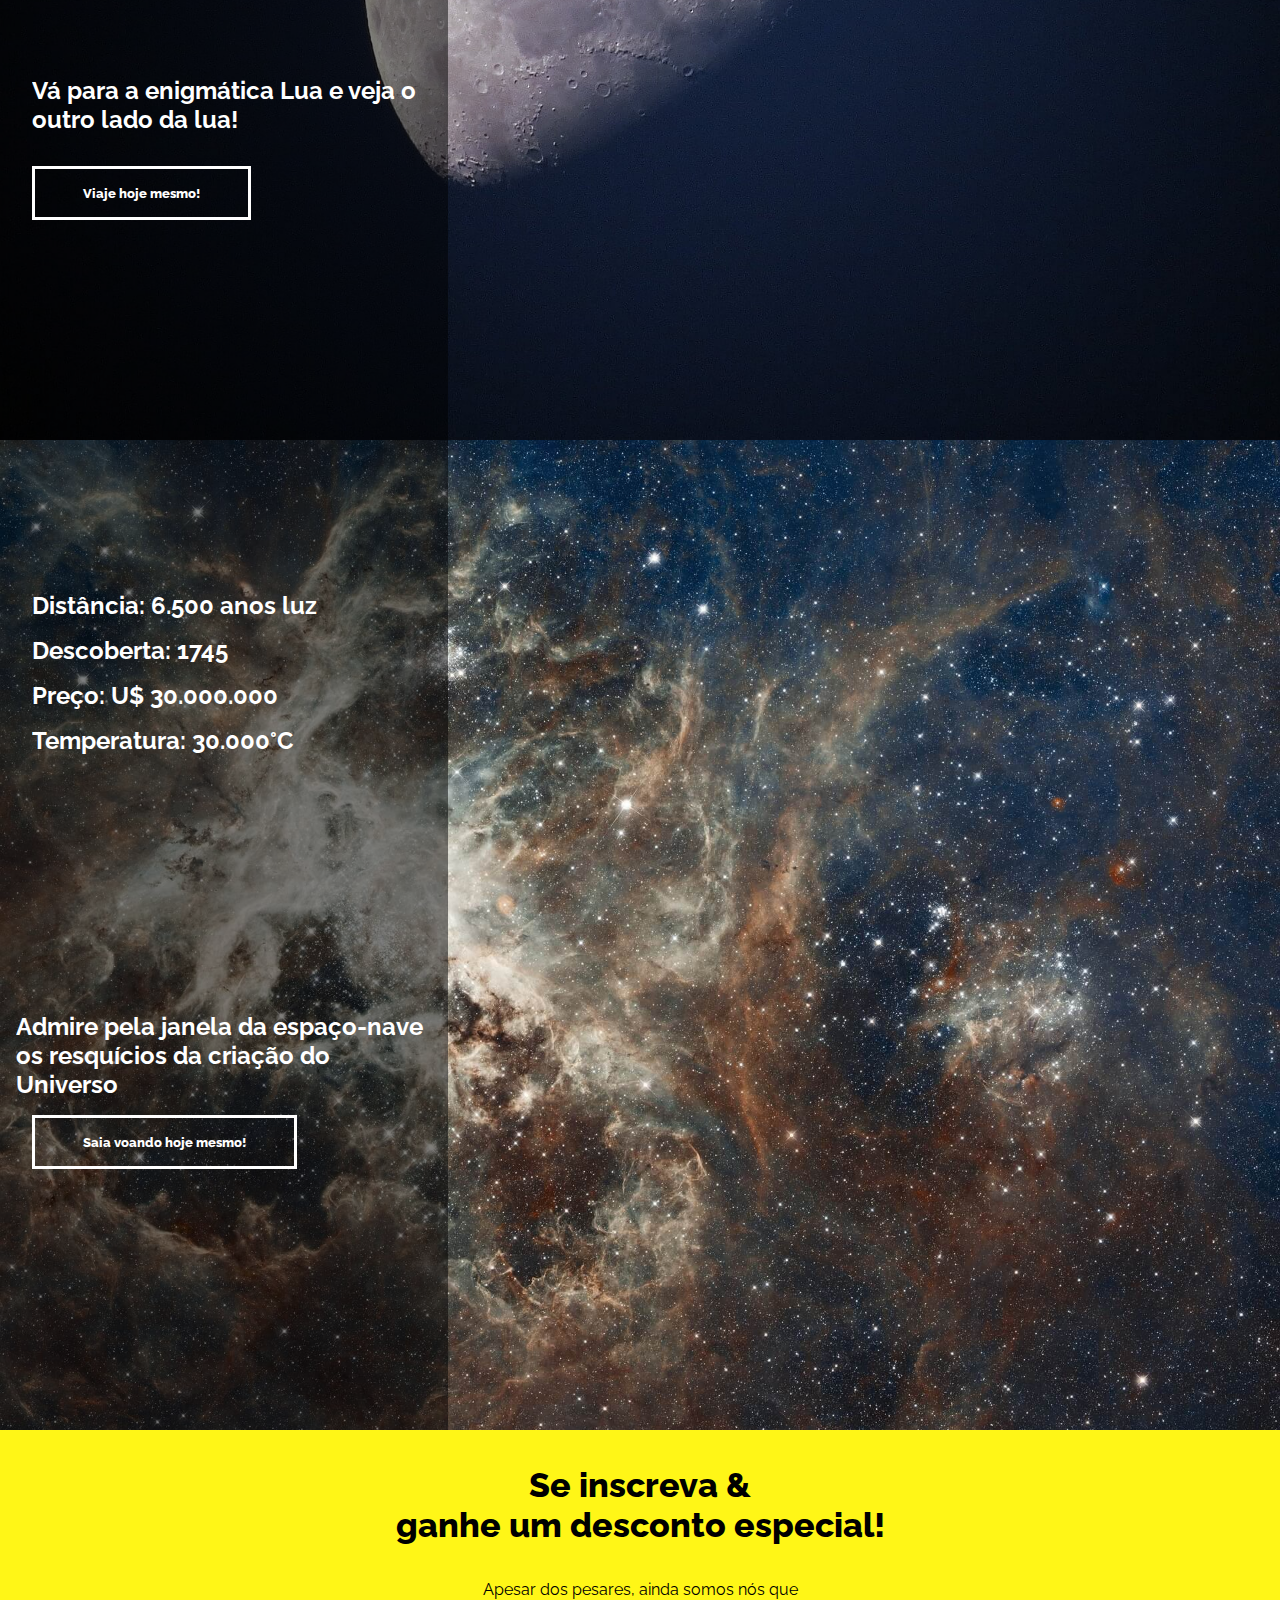
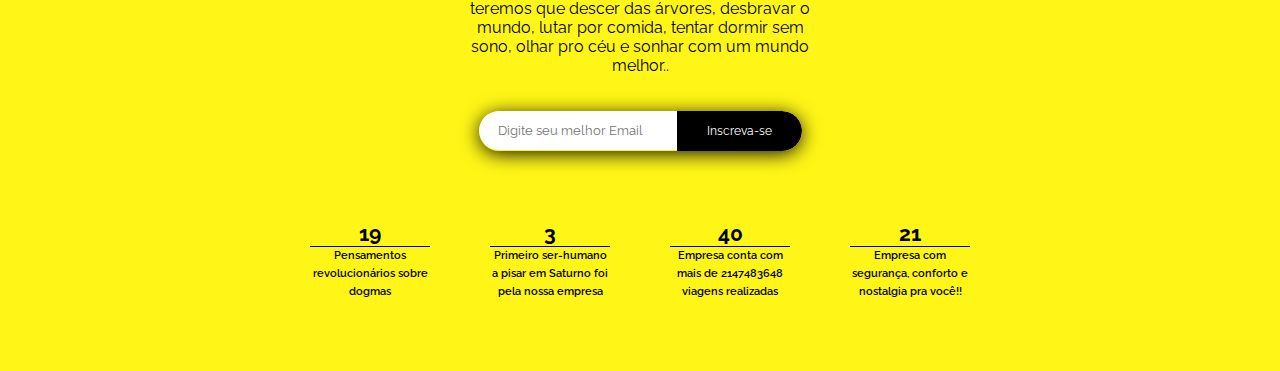
==== commit ebd4ef8a: "fiz todo o home e a base de todaas as abas exceto as 2 ultimas" ====
--- a/index.html
+++ b/index.html
@@ -23,15 +23,15 @@
         <nav>
             <a href="/index.html"><h3>No Universo</h3></a>
             <ul>
-                <li><a href="andromeda.html">Andrômeda</a></li>              
-                <li><a href="centauri-b.html">Centauri-B</a></li>              
-                <li><a href="marte.html">Marte</a></li>              
-                <li><a href="netuno.html">Netuno</a></li>              
-                <li><a href="saturno.html">Saturno</a></li>              
-                <li><a href="lua.html">Lua</a></li>              
-                <li><a href="pilar-da-criação.html">Criação</a></li>              
-                <li><a href="register.html">Register</a></li>
-                <li><a href="carrinho.html"><span class="material-symbols-outlined car">shopping_cart</span></a></li>
+                <li><a href="/andromeda.html">Andrômeda</a></li>              
+                <li><a href="/centauri-b.html">Centauri-B</a></li>              
+                <li><a href="/marte.html">Marte</a></li>              
+                <li><a href="/netuno.html">Netuno</a></li>              
+                <li><a href="/saturno.html">Saturno</a></li>              
+                <li><a href="/lua.html">Lua</a></li>              
+                <li><a href="/pilar-da-criação.html">Criação</a></li>              
+                <li><a href="/register.html">Register</a></li>
+                <li><a href="/carrinho.html"><span class="material-symbols-outlined car">shopping_cart</span></a></li>
             </ul>
         </nav>
         <div class="cont-header">
@@ -55,11 +55,11 @@
                     <h2>Distância: 2.537 milhões de anos-luz</h2>
                     <h2>Descoberta: 964d.C</h2>
                     <h2>Preço: U$ 100.000.000</h2>
-                    <h2>Temperatura: 3K (-270C°)</h2>
+                    <h2>Temperatura: -270C°</h2>
                 </div>
                 <div class="andromeda-desconto-cont">
                     <h2>Observe novas paisagens em Andrômeda!</h2>
-                    <button>Aprecie agora!</button>
+                    <button><a href="/andromeda.html">Aprecie agora!</a></button>
                 </div>
             </div>
         </div>
@@ -69,11 +69,11 @@
                     <h2>Distância: 4.24 anos-luz</h2>
                     <h2>Descoberta: 26 de agosto de 2016</h2>
                     <h2>Preço: U$ 15.000.000</h2>
-                    <h2>Temperatura: 234K (-39C°)</h2>
+                    <h2>Temperatura: -39C°</h2>
                 </div>
                 <div class="centauri-desconto-cont">
                     <h2>Ache uma norma forma de vida em Centauri-B!</h2>
-                    <button>Procure agora!</button>
+                    <button><a href="/centauri-b.html">Procure agora!</a></button>
                 </div>
             </div>
        </div>
@@ -83,11 +83,11 @@
                     <h2>Distância: 0.00002564 anos-luz (242.57 milhões km)</h2>
                     <h2>Descoberta: 1610</h2>
                     <h2>Preço: U$ 5.000.000</h2>
-                    <h2>Temperatura: 28K (-245C°)</h2>
+                    <h2>Temperatura: -245C°</h2>
                 </div>
                 <div class="marte-desconto-cont">
                     <h2>Explore o planeta vermelho de Marte!</h2>
-                    <button>Explore agora!</button>
+                    <button><a href="/marte.html">Explore agora!</a></button>
                 </div>
             </div>
         </div>
@@ -97,11 +97,11 @@
                     <h2>Distância: 0.00048637 anos-luz (4.6014 bilhões km)</h2>
                     <h2>Descoberta: 23 de Setembro de 1846</h2>
                     <h2>Preço: U$ 10.000.000</h2>
-                    <h2>Temperatura: 210K (-63°C)</h2>
+                    <h2>Temperatura: -63°C</h2>
                 </div>
                 <div class="netuno-desconto-cont">
                     <h2>Explore o planeta vermelho de Marte!</h2>
-                    <button>Explore agora!</button>
+                    <button><a href="/netuno.html">Explore agora!</a></button>
                 </div>
             </div>
         </div>
@@ -110,12 +110,40 @@
                 <div class="saturno-desconto-info-basica">
                     <h2>Distância: 0.00016394 anos-luz (1.551 bilhões km)</h2>
                     <h2>Descoberta: 1610</h2>
-                    <h2>Preço: U$ 20.000.000</h2>
-                    <h2>Temperatura: 135K (-138°C)</h2>
+                    <h2>Preço: U$ 15.000.000</h2>
+                    <h2>Temperatura: -138°C</h2>
                 </div>
                 <div class="saturno-desconto-cont">
                     <h2>Voe pelos asteroides perdidos dos Anéis de Saturno!</h2>
-                    <button>Voe agora!</button>
+                    <button><a href="/saturno.html">Voe agora!</a></button>
+                </div>
+            </div>    
+        </div>
+        <div class="lua">
+            <div class="lua-desconto">
+                <div class="lua-desconto-info-basica">
+                    <h2>Distância: 384.400 km (1.28seg na velocidade da luz)</h2>
+                    <h2>Descoberta: 1610</h2>
+                    <h2>Preço: U$ 1.500.000</h2>
+                    <h2>Temperatura: de -184°C até 214°C</h2>
+                </div>
+                <div class="lua-desconto-cont">
+                    <h2>Vá para a enigmática Lua e veja o outro lado da lua!</h2>
+                    <button><a href="/lua.html">Viaje hoje mesmo!</a></button>
+                </div>
+            </div>    
+        </div>
+        <div class="criacao">
+            <div class="criacao-desconto">
+                <div class="criacao-desconto-info-basica">
+                    <h2>Distância: 6.500 anos luz</h2>
+                    <h2>Descoberta: 1745</h2>
+                    <h2>Preço: U$ 30.000.000</h2>
+                    <h2>Temperatura: 30.000°C</h2>
+                </div>
+                <div class="criacao-desconto-cont">
+                    <h2>Admire pela janela da espaço-nave os resquícios da criação do Universo</h2>
+                    <button><a href="/pilar-da-criação.html">Saia voando hoje mesmo!</a></button>
                 </div>
             </div>    
         </div>
--- a/assets/css/index.css
+++ b/assets/css/index.css
@@ -26,11 +26,11 @@
     text-decoration: none;
 }
 header nav a h3{
-    letter-spacing: -2.5px;
+    letter-spacing: -3px;
     font-size: 3rem;
     font-weight: 1000;
     color: #fff;
-    padding: 3px;
+    padding: 2px;
     opacity: 0.7;
 }
 header nav a h3:hover{
@@ -41,22 +41,22 @@
 /* nav */
 
 header nav{
-    width: 95%;
-    height: 9%;
+    width: 100%;
+    height: 10%;
     margin: auto;
     display: flex;
     align-items: center;
     justify-content: space-between;
-    position: fixed;
-    margin-left: 5%;
+    margin-left: 2%;
 }
 
 header nav ul{
     list-style: none;
     display: flex;
+    margin-right: 3%;
 }
 header nav ul li{
-    padding:4px 28px;
+    padding:4px 20px;
 }
 header nav ul li a{
     text-decoration: none;
@@ -105,7 +105,6 @@
 /* content-header */
 
 header .cont-header{
-    position: relative;
     width: 100%;
     height: 45%;
     cursor: default;
@@ -126,7 +125,7 @@
     font-size: 2.7rem;
     animation: bounce-in-top 1.5s both;
     color: #fff;
-    margin-top:6rem;
+    margin-top:2rem;
 }
 header .cont-header h1::first-letter{
     font-size: 5rem;
@@ -177,7 +176,7 @@
 }
 .cont-header-desconto{
     width: 30%;
-    margin: 15rem 3rem 2rem 2rem;
+    margin: 9rem 3rem 2rem 2rem;
     color: #fff;
     letter-spacing:-1px;
     cursor: default;
@@ -206,10 +205,8 @@
     background:url("/assets/img/andromeda.jpg")no-repeat center/cover;
     overflow-y: hidden;
     display: flex;
-    border: 4px solid green;
 }
 .andromeda-desconto{
-    border: 3px solid yellow;
     width: 35vw;
     background-color: rgba(0, 0, 0, 0.5);
 }
@@ -221,15 +218,23 @@
     margin: 15vh 0.1rem 15vh 1rem;
 }
 .andromeda-desconto-cont{
-    border: 3px solid blue;
     height: 40vh;
-    margin-top:25vh ;
+    margin-top:10vh ;
     padding-top: 10vh;
 }
 .andromeda-desconto-cont h2{
     color: #fff;
     margin:2rem;
 }
+.andromeda-desconto-cont a{
+    color: #fff;
+    margin:1rem;
+    text-decoration: none;
+}
+.andromeda-desconto-cont button:hover a{
+    color: #000;
+    transition: var(--trans);
+}
 .andromeda-desconto-cont button{
     padding: 1rem 2rem;
     margin-left: 2rem;
@@ -241,7 +246,6 @@
 }
 .andromeda-desconto-cont button:hover{
     background-color: #fff;
-    color: #000;
     transition: var(--trans);
 }
 /*  centauri-b  */
@@ -252,10 +256,8 @@
     background:url("/assets/img/centauri-b.jpg")no-repeat center/cover;
     overflow-y: hidden;
     display: flex;
-    border: 4px solid green;
 }
 .centauri-desconto{
-    border: 3px solid yellow;
     width:35vw;
     background-color: rgba(0, 0, 0, 0.5);
 }
@@ -267,17 +269,25 @@
     margin: 15vh 0.1rem 15vh 1rem;
 }
 .centauri-desconto-cont{
-    border: 3px solid blue;
-    height: 35vh;
-    margin-top:30vh ;
-    padding-top: 5vh;
+    height: 40vh;
+    margin-top:10vh ;
+    padding-top: 10vh;
 }
 .centauri-desconto-cont h2{
     color: #fff;
     margin:2rem;
 }
+.centauri-desconto-cont a{
+    color: #fff;
+    margin:1rem;
+    text-decoration: none;
+}
+.centauri-desconto-cont button:hover a{
+    color: #000;
+    transition: var(--trans);
+}
 .centauri-desconto-cont button{
-    padding: 1rem 3rem;
+    padding: 1rem 2rem;
     margin-left: 2rem;
     border: 3px solid #fff;
     background-color: transparent;
@@ -287,7 +297,6 @@
 }
 .centauri-desconto-cont button:hover{
     background-color: #fff;
-    color: #000;
     transition: var(--trans);
 }
 /*  marte  */
@@ -298,10 +307,8 @@
     background:url("/assets/img/marte.png")no-repeat center/cover;
     overflow-y: hidden;
     display: flex;
-    border: 4px solid green;
 }
 .marte-desconto{
-    border: 3px solid yellow;
     width: 35vw;
     background-color: rgba(0, 0, 0, 0.5);
 }
@@ -313,15 +320,23 @@
     margin: 15vh 0.1rem 15vh 1rem;
 }
 .marte-desconto-cont{
-    border: 3px solid blue;
-    height: 35vh;
-    margin-top:25vh ;
+    height: 40vh;
+    margin-top:10vh ;
     padding-top: 10vh;
 }
 .marte-desconto-cont h2{
     color: #fff;
     margin:2rem;
 }
+.marte-desconto-cont a{
+    color: #fff;
+    margin:1rem;
+    text-decoration: none;
+}
+.marte-desconto-cont button:hover a{
+    color: #000;
+    transition: var(--trans);
+}
 .marte-desconto-cont button{
     padding: 1rem 2rem;
     margin-left: 2rem;
@@ -333,7 +348,6 @@
 }
 .marte-desconto-cont button:hover{
     background-color: #fff;
-    color: #000;
     transition: var(--trans);
 }
 /*  netuno  */
@@ -344,10 +358,8 @@
     background:url("/assets/img/netuno.jpg")no-repeat center/cover;
     overflow-y: hidden;
     display: flex;
-    border: 4px solid green;
 }
 .netuno-desconto{
-    border: 3px solid yellow;
     width: 35vw;
     background-color: rgba(0, 0, 0, 0.5);
 }
@@ -356,18 +368,26 @@
     margin: 1rem;
 }
 .netuno-desconto-info-basica{
-    margin: 15vh 0.1rem 15vh 1rem;
+    margin: 12vh 0.1rem 12vh 1rem;
 }
 .netuno-desconto-cont{
-    border: 3px solid blue;
-    height: 35vh;
-    margin-top:25vh ;
+    height: 40vh;
+    margin-top:10vh ;
     padding-top: 10vh;
 }
 .netuno-desconto-cont h2{
     color: #fff;
     margin:2rem;
 }
+.netuno-desconto-cont a{
+    color: #fff;
+    margin:1rem;
+    text-decoration: none;
+}
+.netuno-desconto-cont button:hover a{
+    color: #000;
+    transition: var(--trans);
+}
 .netuno-desconto-cont button{
     padding: 1rem 2rem;
     margin-left: 2rem;
@@ -379,7 +399,6 @@
 }
 .netuno-desconto-cont button:hover{
     background-color: #fff;
-    color: #000;
     transition: var(--trans);
 }
 /*  saturno  */
@@ -390,10 +409,8 @@
     background:url("/assets/img/saturno.png")no-repeat center/cover;
     overflow-y: hidden;
     display: flex;
-    border: 4px solid green;
 }
 .saturno-desconto{
-    border: 3px solid yellow;
     width: 35vw;
     background-color: rgba(0, 0, 0, 0.5);
 }
@@ -405,15 +422,23 @@
     margin: 15vh 0.1rem 15vh 1rem;
 }
 .saturno-desconto-cont{
-    border: 3px solid blue;
-    height: 35vh;
-    margin-top:25vh ;
-    padding-top: 5vh;
+    height: 40vh;
+    margin-top:10vh ;
+    padding-top: 10vh;
 }
 .saturno-desconto-cont h2{
     color: #fff;
     margin:2rem;
 }
+.saturno-desconto-cont a{
+    color: #fff;
+    margin:1rem;
+    text-decoration: none;
+}
+.saturno-desconto-cont button:hover a{
+    color: #000;
+    transition: var(--trans);
+}
 .saturno-desconto-cont button{
     padding: 1rem 2rem;
     margin-left: 2rem;
@@ -425,11 +450,111 @@
 }
 .saturno-desconto-cont button:hover{
     background-color: #fff;
-    color: #000;
-    transition: var(--trans);
-}
-
-
+    transition: var(--trans);
+}
+/*  lua  */
+.lua{
+    width: 100vw;
+    height: 110vh;
+    margin: auto;
+    background:url("/assets/img/lua.jpg")no-repeat center/cover;
+    overflow-y: hidden;
+    display: flex;
+}
+.lua-desconto{
+    width: 35vw;
+    background-color: rgba(0, 0, 0, 0.5);
+}
+.lua-desconto-info-basica h2{
+    color: #fff;
+    margin: 1rem;
+}
+.lua-desconto-info-basica{
+    margin: 15vh 0.1rem 15vh 1rem;
+}
+.lua-desconto-cont{
+    height: 40vh;
+    margin-top:10vh ;
+    padding-top: 11vh;
+}
+.lua-desconto-cont h2{
+    color: #fff;
+    margin:2rem;
+}
+.lua-desconto-cont a{
+    color: #fff;
+    margin:1rem;
+    text-decoration: none;
+}
+.lua-desconto-cont button:hover a{
+    color: #000;
+    transition: var(--trans);
+}
+.lua-desconto-cont button{
+    padding: 1rem 2rem;
+    margin-left: 2rem;
+    border: 3px solid #fff;
+    background-color: transparent;
+    color: #fff;
+    font-weight: 800;
+    cursor: pointer;
+}
+.lua-desconto-cont button:hover{
+    background-color: #fff;
+    transition: var(--trans);
+}
+
+/*  criacao  */
+.criacao{
+    width: 100vw;
+    height: 110vh;
+    margin: auto;
+    background:url("/assets/img/criacao.jpg")no-repeat center/cover;
+    overflow-y: hidden;
+    display: flex;
+}
+.criacao-desconto{
+    width: 35vw;
+    background-color: rgba(0, 0, 0, 0.5);
+}
+.criacao-desconto-info-basica h2{
+    color: #fff;
+    margin: 1rem;
+}
+.criacao-desconto-info-basica{
+    margin: 15vh 0.1rem 15vh 1rem;
+}
+.criacao-desconto-cont{
+    height: 40vh;
+    margin-top:10vh ;
+    padding-top: 10vh;
+}
+.criacao-desconto-cont h2{
+    color: #fff;
+    margin:1rem;
+}
+.criacao-desconto-cont a{
+    color: #fff;
+    margin:1rem;
+    text-decoration: none;
+}
+.criacao-desconto-cont button:hover a{
+    color: #000;
+    transition: var(--trans);
+}
+.criacao-desconto-cont button{
+    padding: 1rem 2rem;
+    margin-left: 2rem;
+    border: 3px solid #fff;
+    background-color: transparent;
+    color: #fff;
+    font-weight: 800;
+    cursor: pointer;
+}
+.criacao-desconto-cont button:hover{
+    background-color: #fff;
+    transition: var(--trans);
+}
 
 /* footer */
 
@@ -442,7 +567,6 @@
     align-items: center;
     justify-content: center;
 }
-
 footer h2{
     text-align: center;
     line-height: 40px;
@@ -450,7 +574,6 @@
     font-size: 2.1rem;
     padding: 2.2rem;
 }
-
 footer p{
     text-align: center;
     width: 350px;
@@ -458,12 +581,10 @@
     font-weight: 400;
     margin-bottom: 2.2rem;
 }
-
 footer .input{
     box-shadow: 0px 3px 20px -1px black;
     border-radius:20px;
 }
-
 footer .input input{
     padding: 12px 19px;
     border: none;
@@ -471,7 +592,6 @@
     font-size: 13px ;
     border-radius:20px 0px 0px 20px;
 }
-
 footer .input button{
     padding: 13px 30px ;
     border: none ;
@@ -483,24 +603,20 @@
     cursor: pointer;
     transition: var(--trans);
 }
-
 footer .input button:hover{
     background-color: gray;
 }
-
 footer ul{
     list-style: none;
     margin: 2.2rem;
     display: flex;
 }
-
 footer ul li{
     text-align: center;
     margin:2.2rem 30px 2.2rem ;
     font-weight: bold;
     font-size: 1.3rem;
 }
-
 footer ul li h6{
     font-size: 11px;
     font-weight: 600;
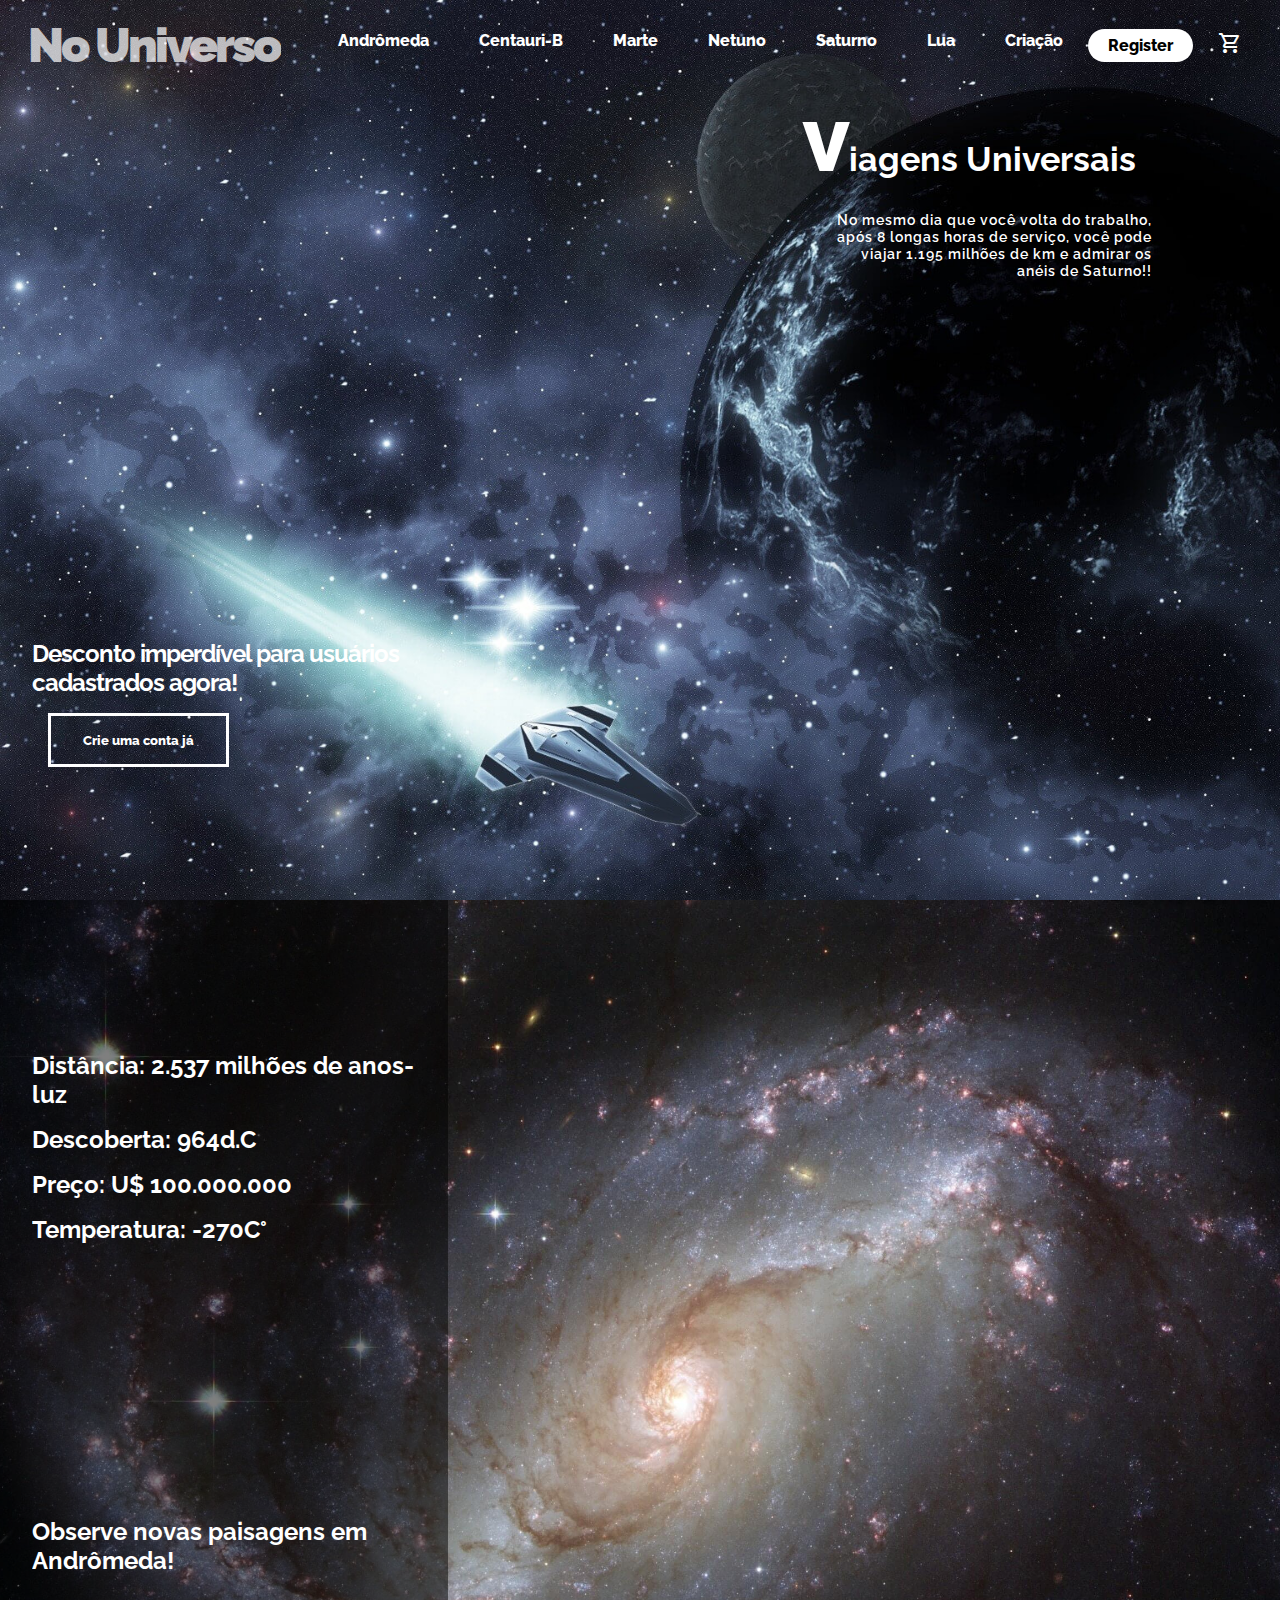
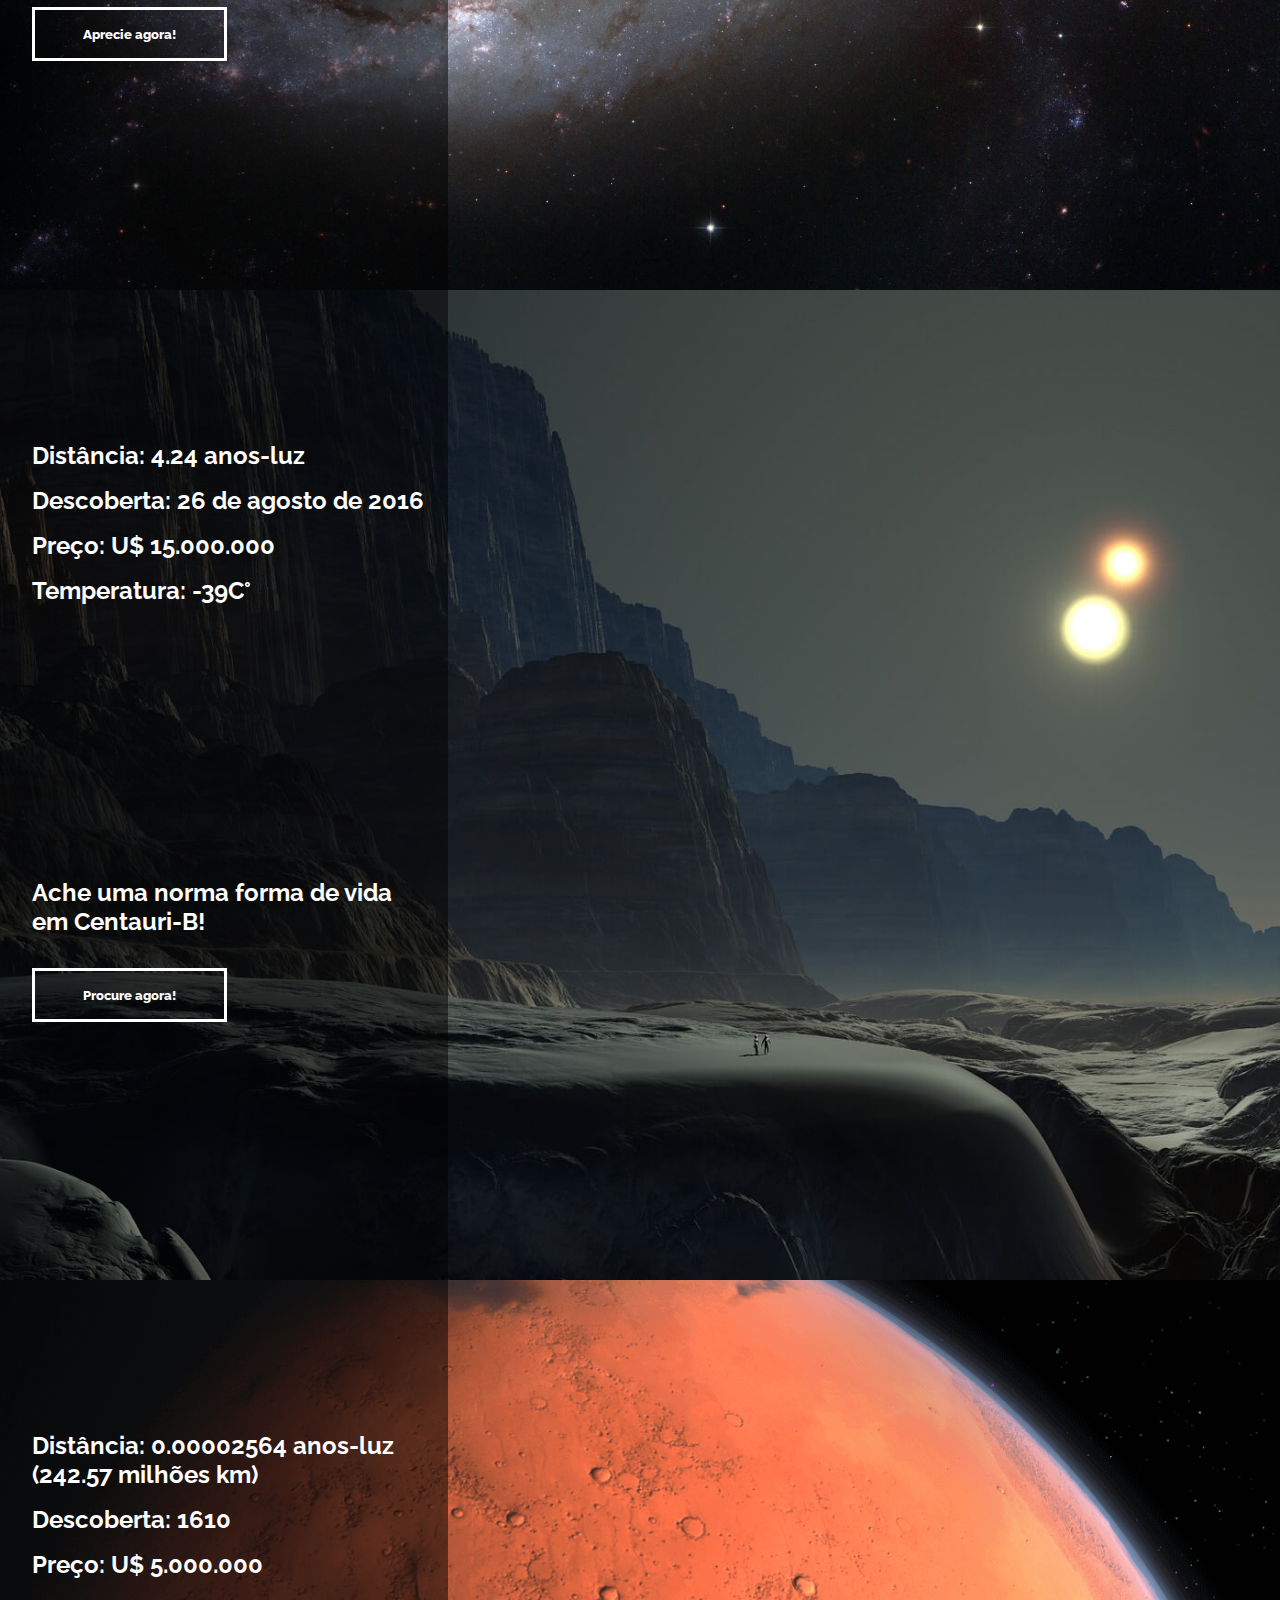
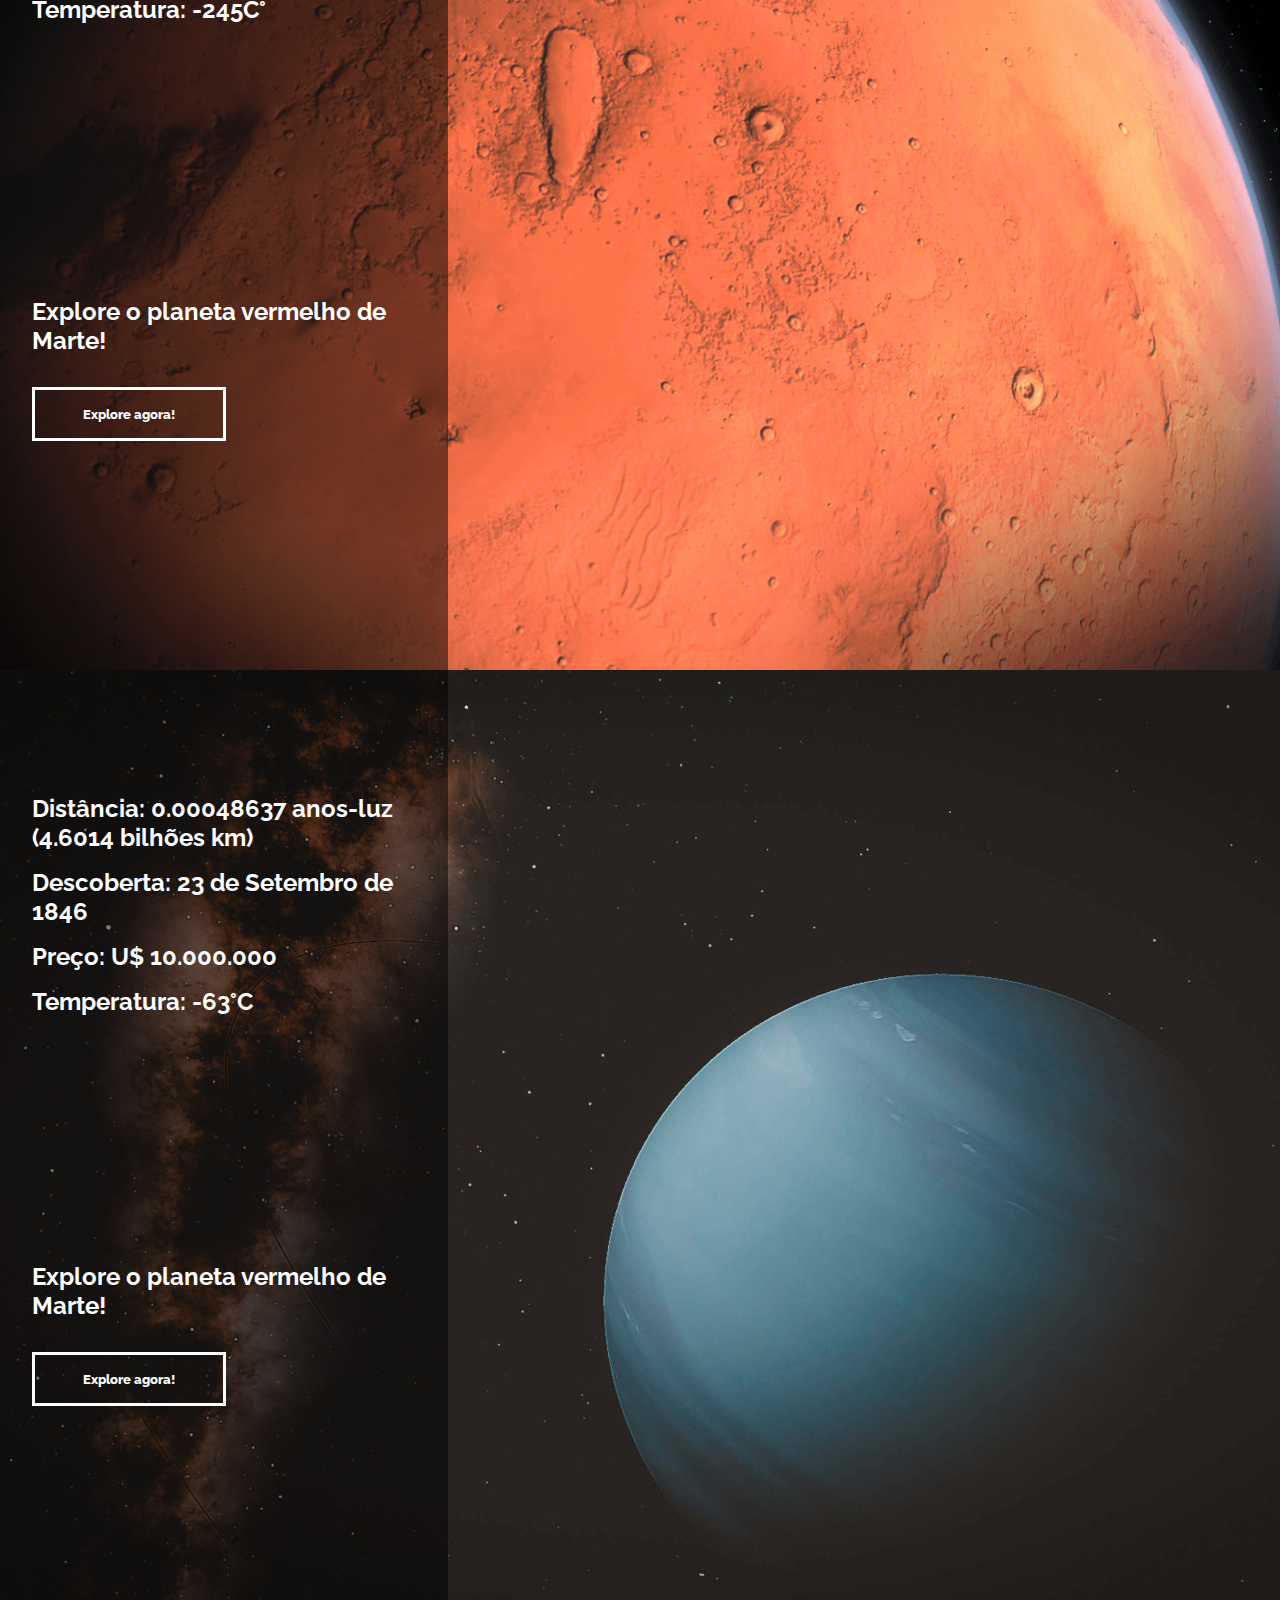
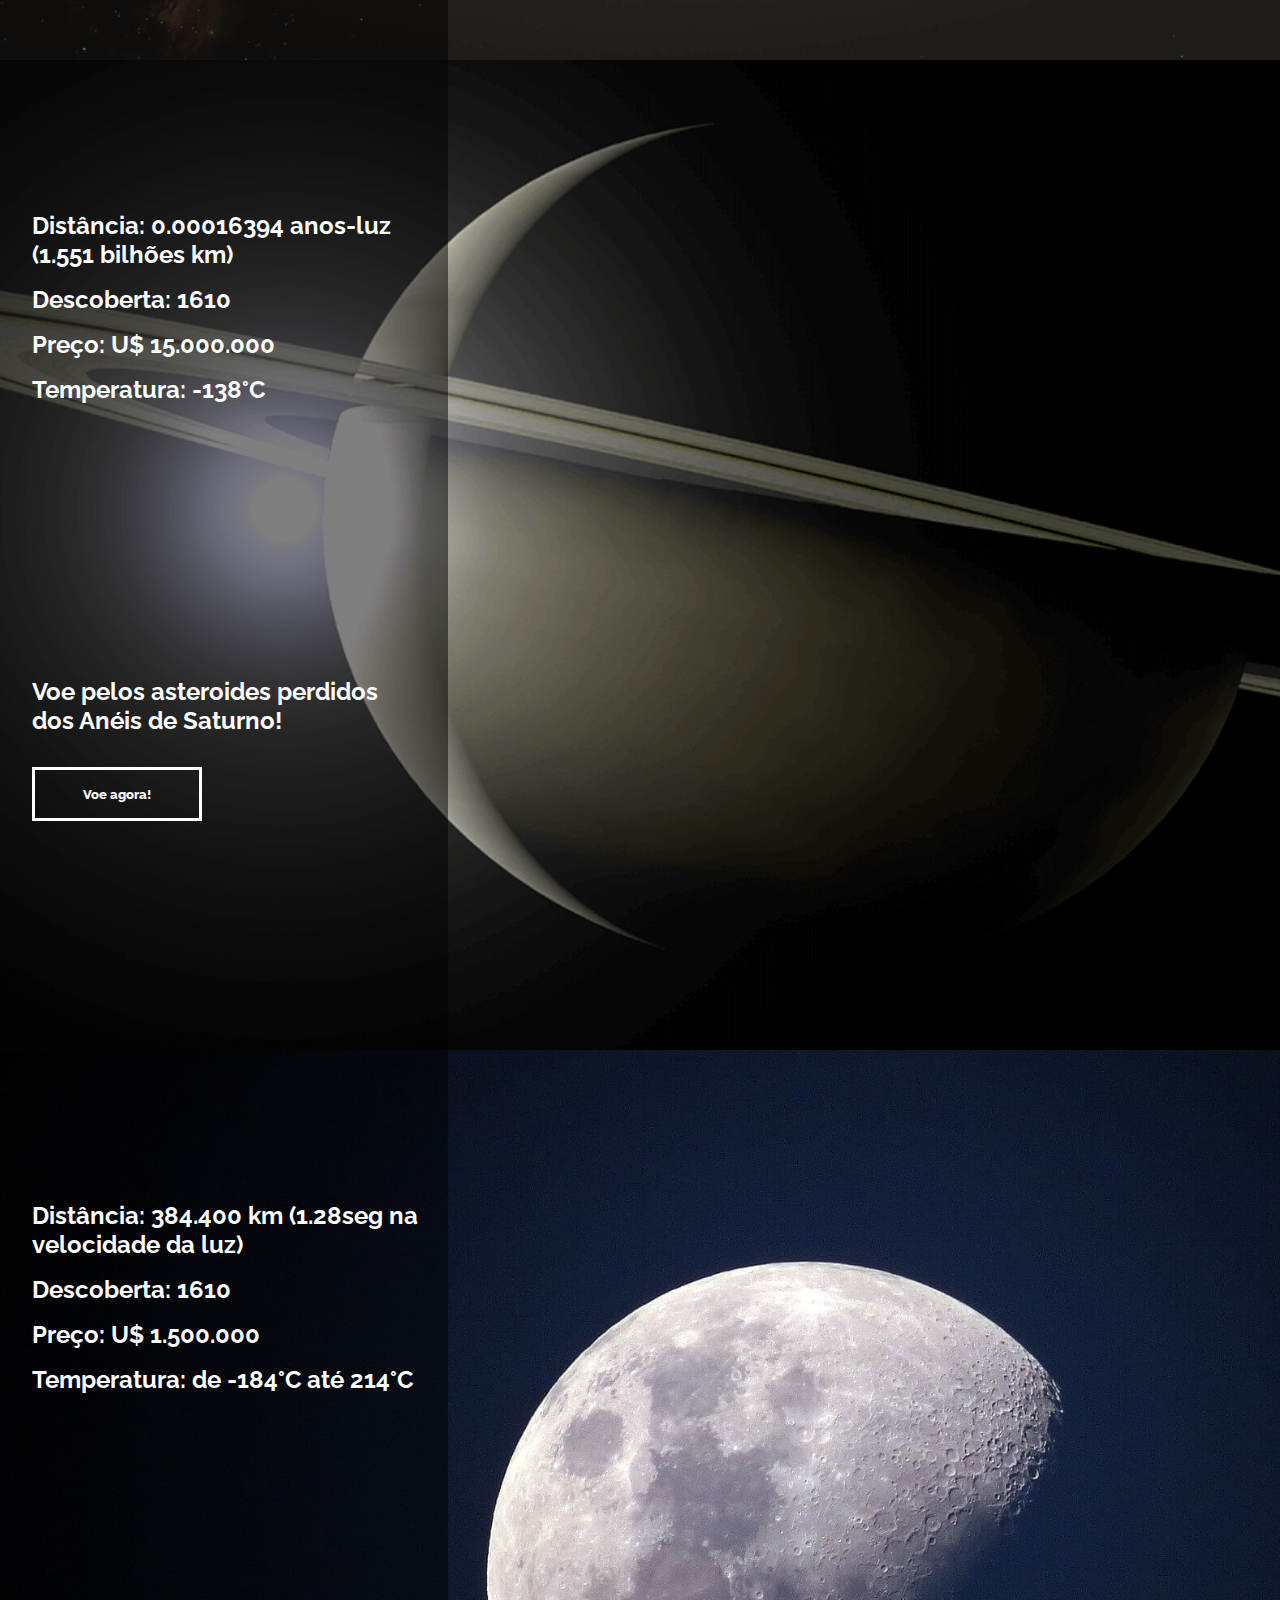
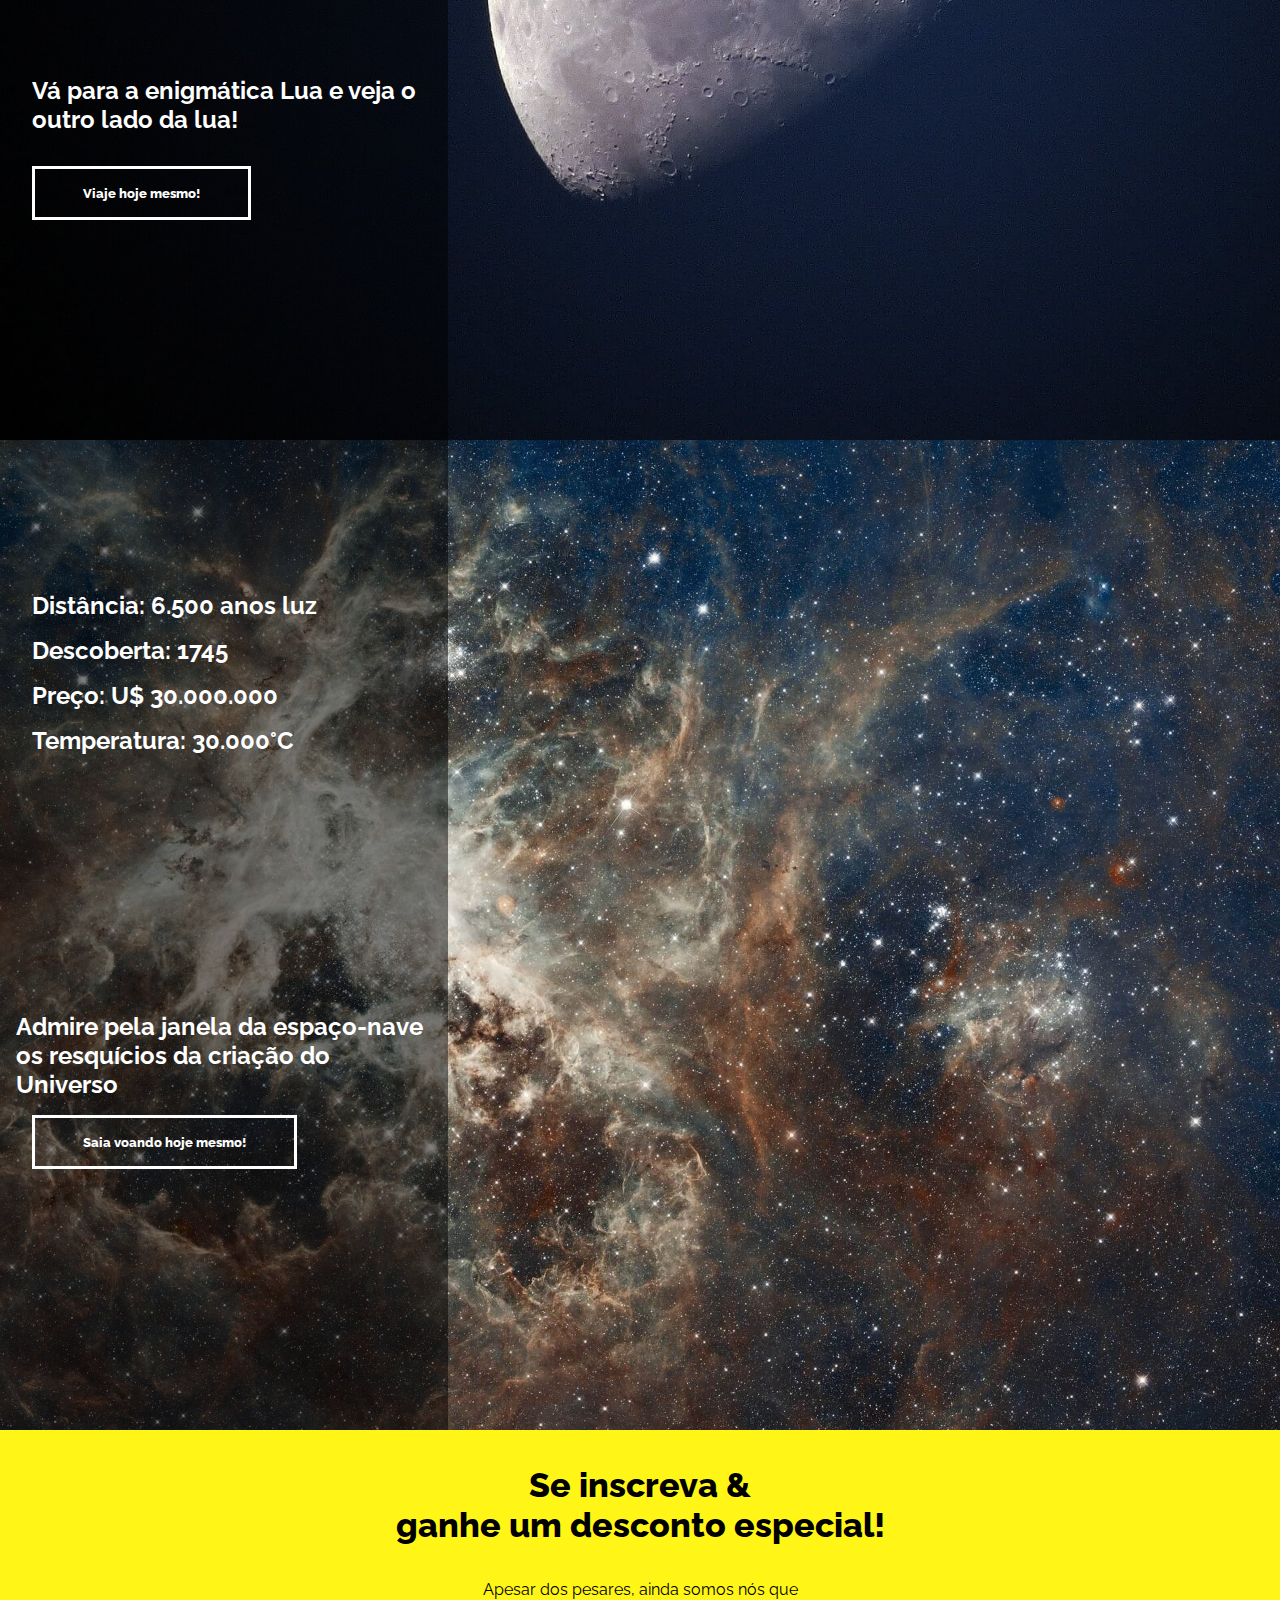
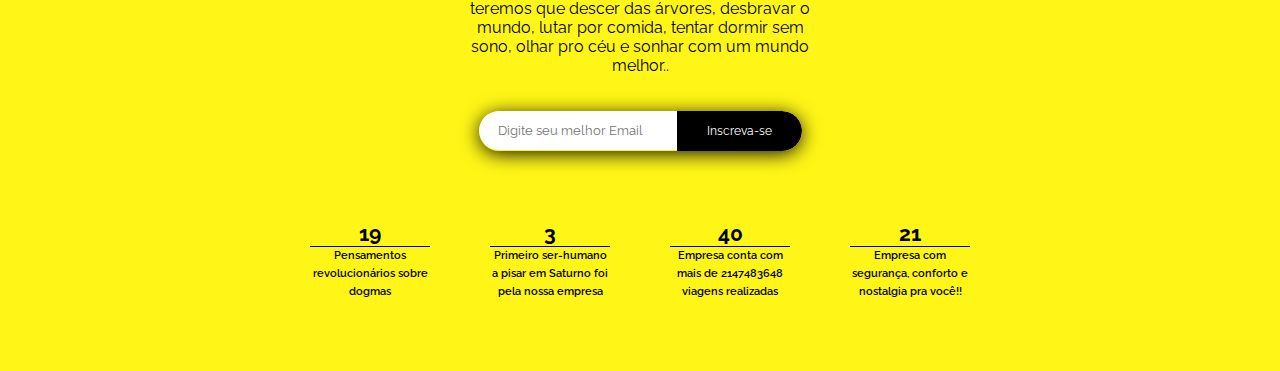
==== commit 6133db36: "paginas mais ou menos" ====
--- a/index.html
+++ b/index.html
@@ -44,7 +44,7 @@
         </div>
         <div class="cont-header-desconto">
             <h2>Desconto imperdível para usuários cadastrados agora!</h2>
-            <button>Crie uma conta já</button>
+            <button><a href="/register.html">Crie uma conta já</a></button>
         </div>
     </header>
 
--- a/assets/css/index.css
+++ b/assets/css/index.css
@@ -181,6 +181,10 @@
     letter-spacing:-1px;
     cursor: default;
 }
+.cont-header-desconto button a{
+    text-decoration: none;
+    color: #fff;
+}
 .cont-header-desconto button{
     padding: 1rem 2rem;
     margin: 1rem;
@@ -192,6 +196,10 @@
 }
 .cont-header-desconto button:hover{
     background-color: #fff;
+    color: #000;
+    transition: var(--trans);
+}
+.cont-header-desconto button:hover a{
     color: #000;
     transition: var(--trans);
 }
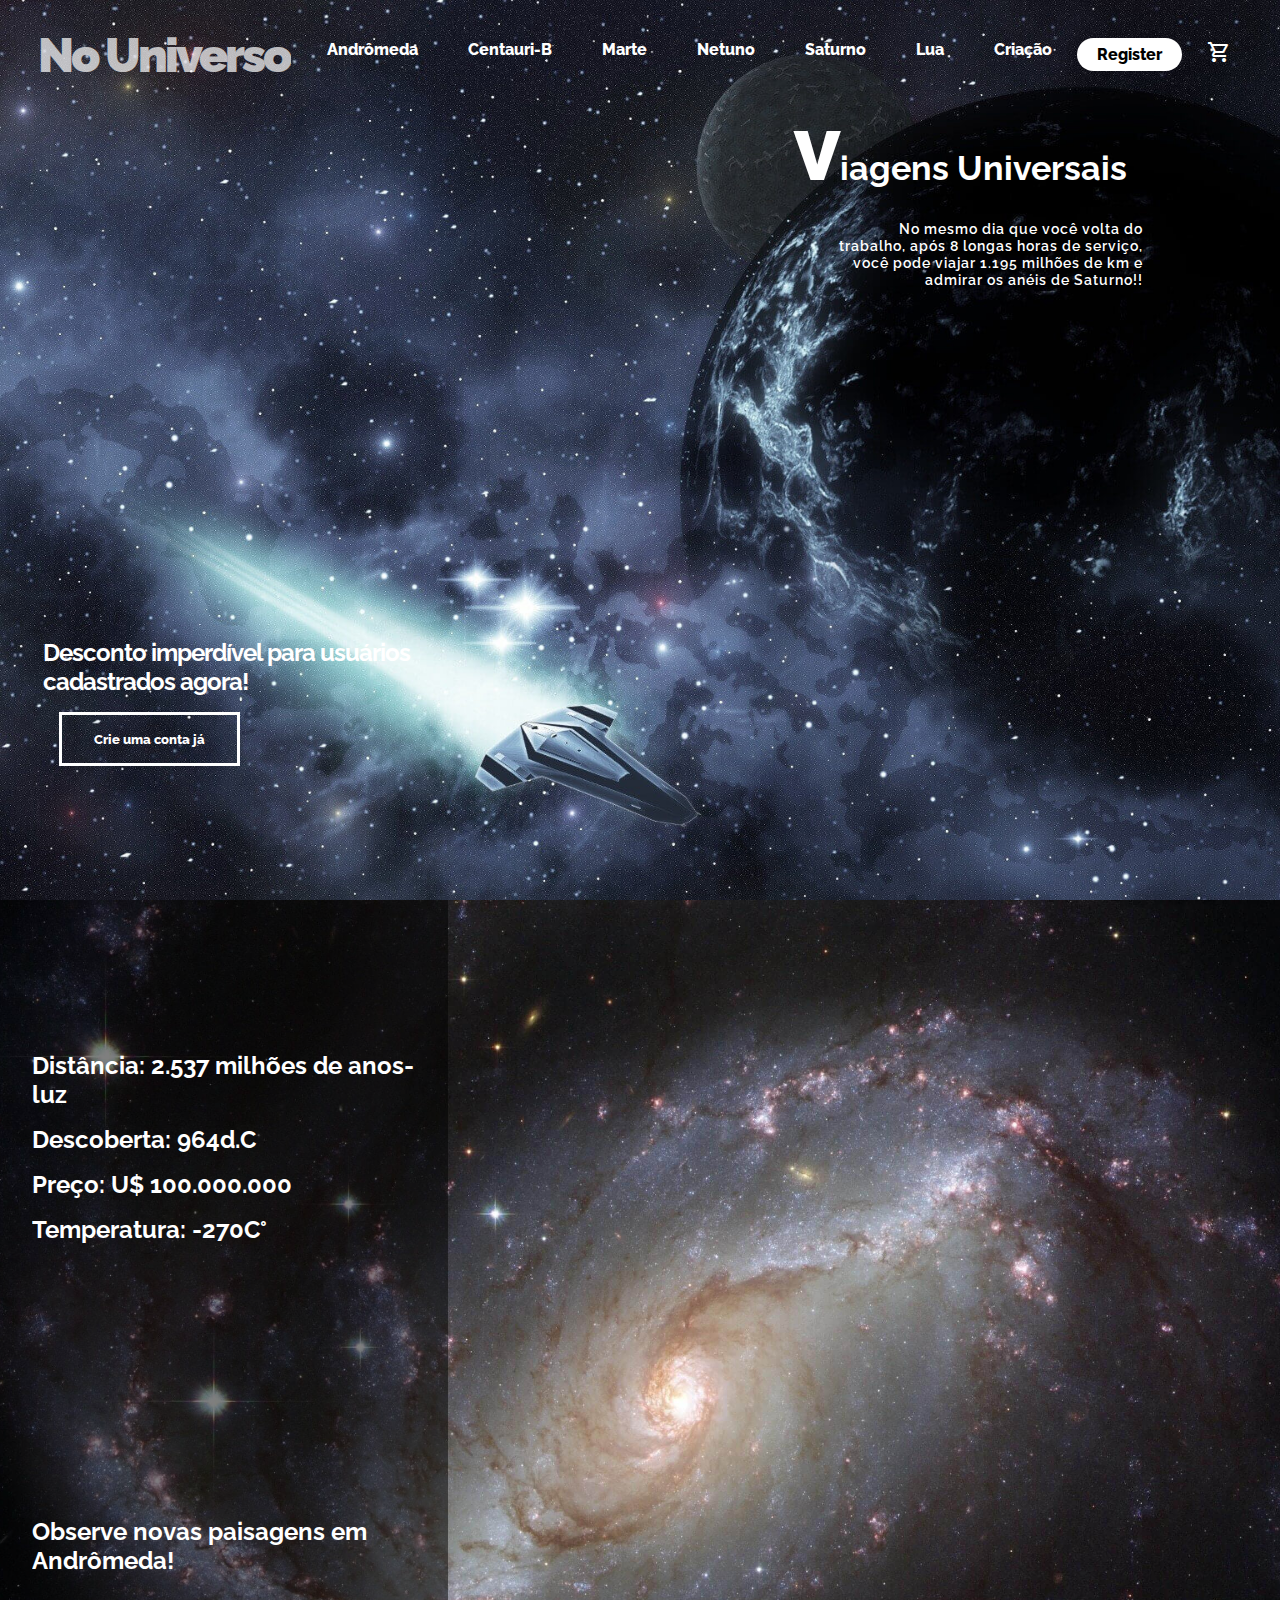
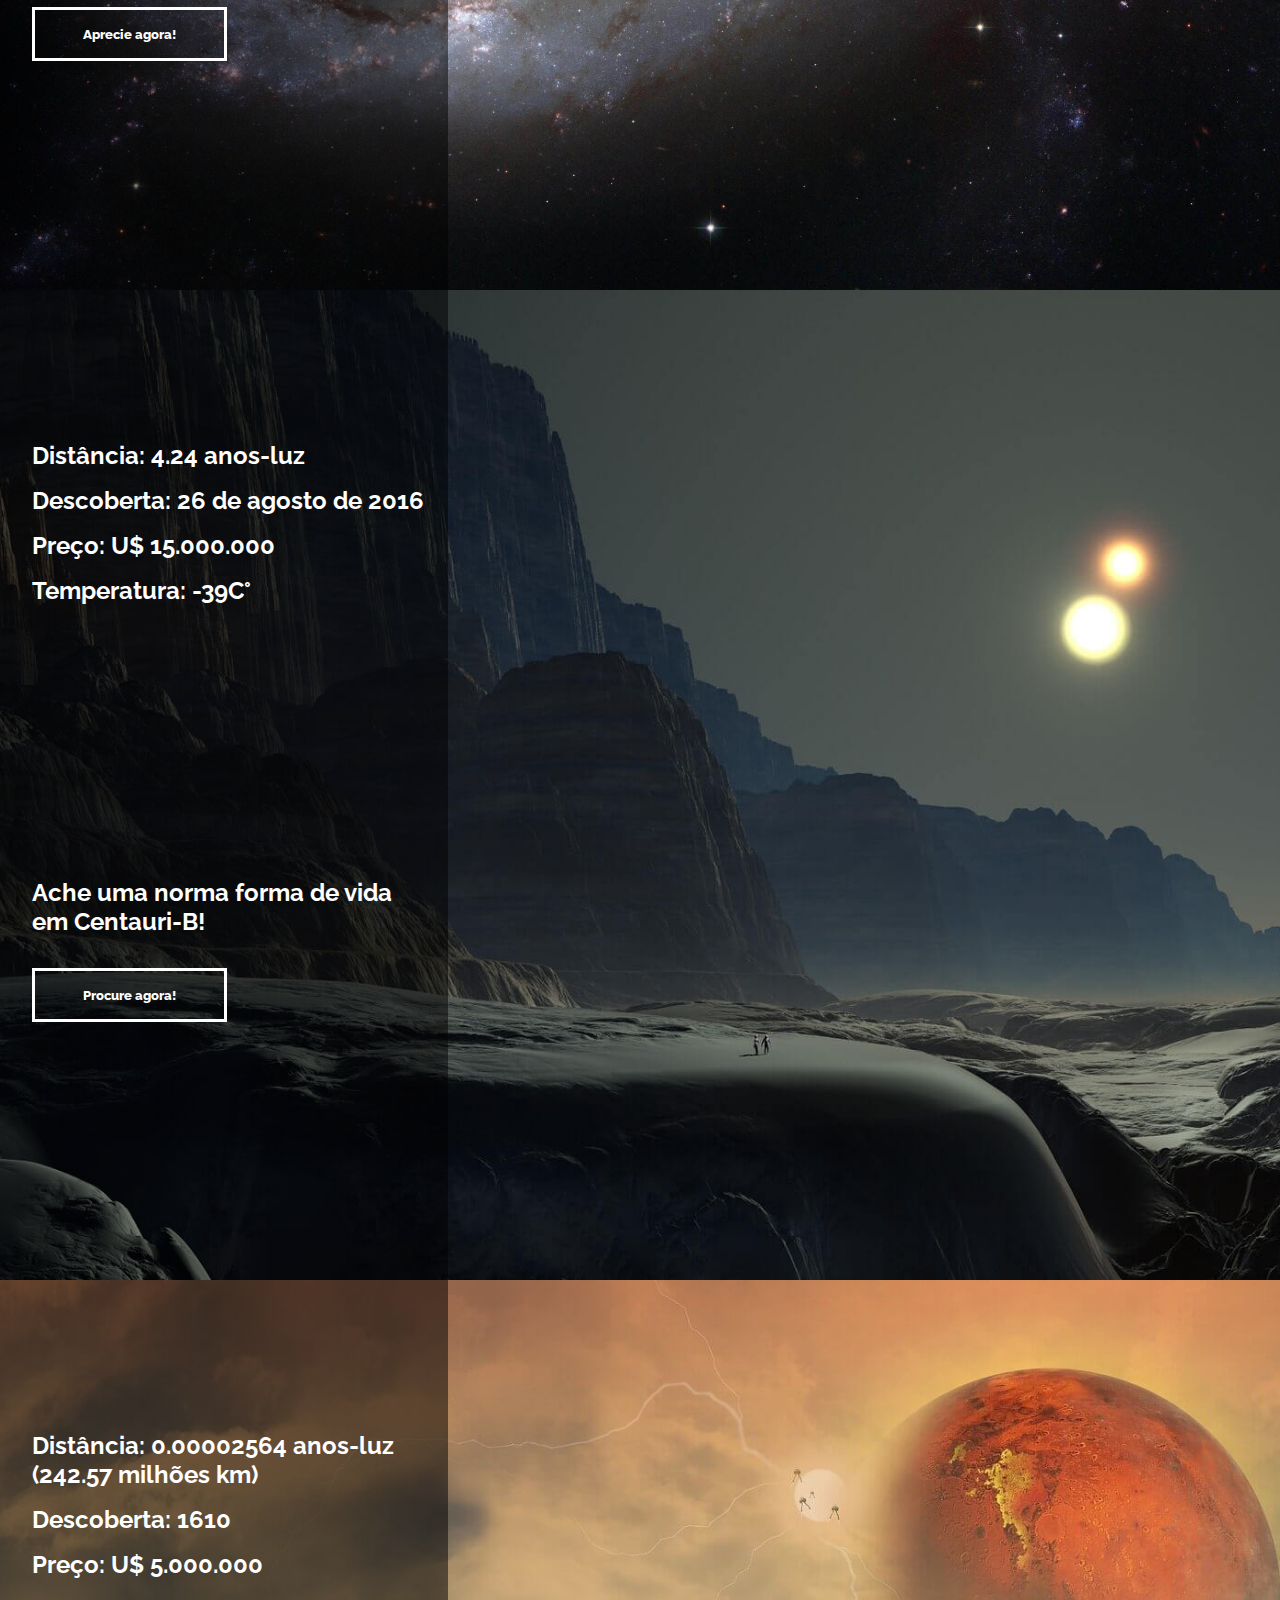
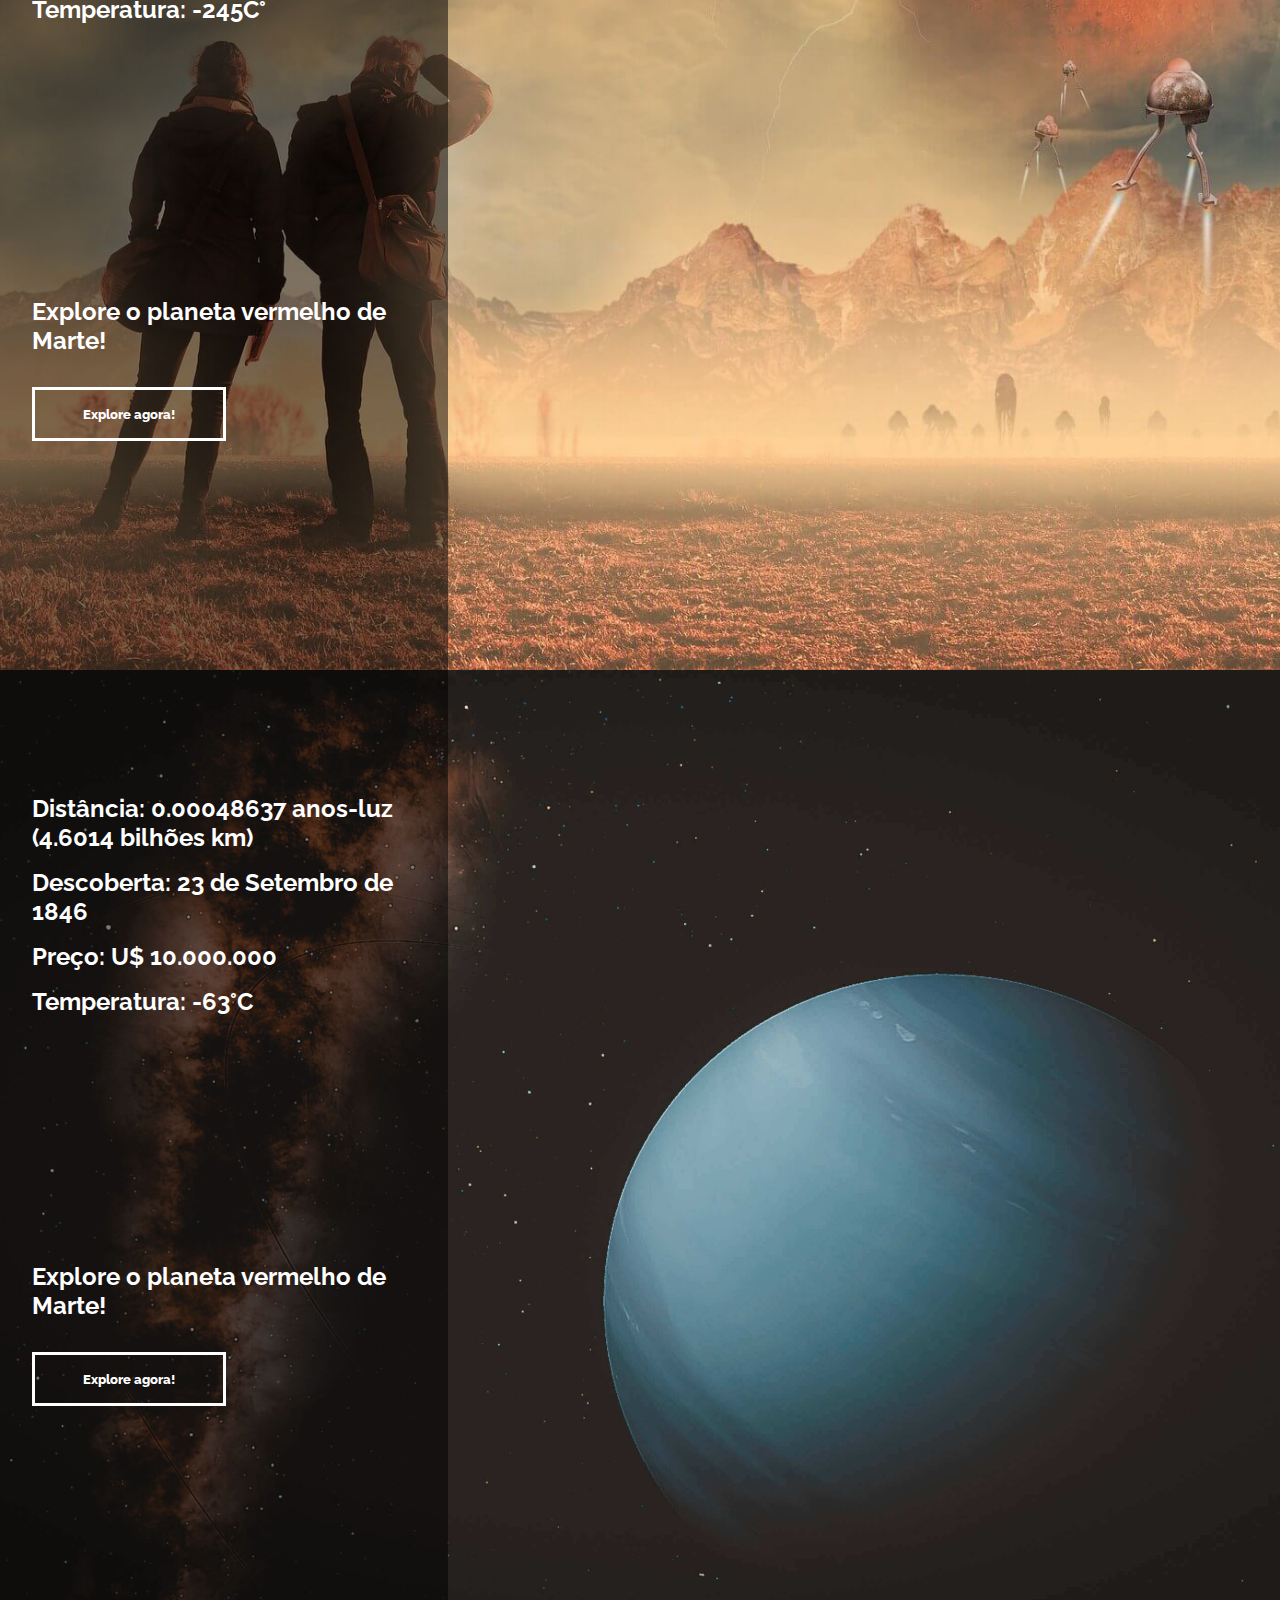
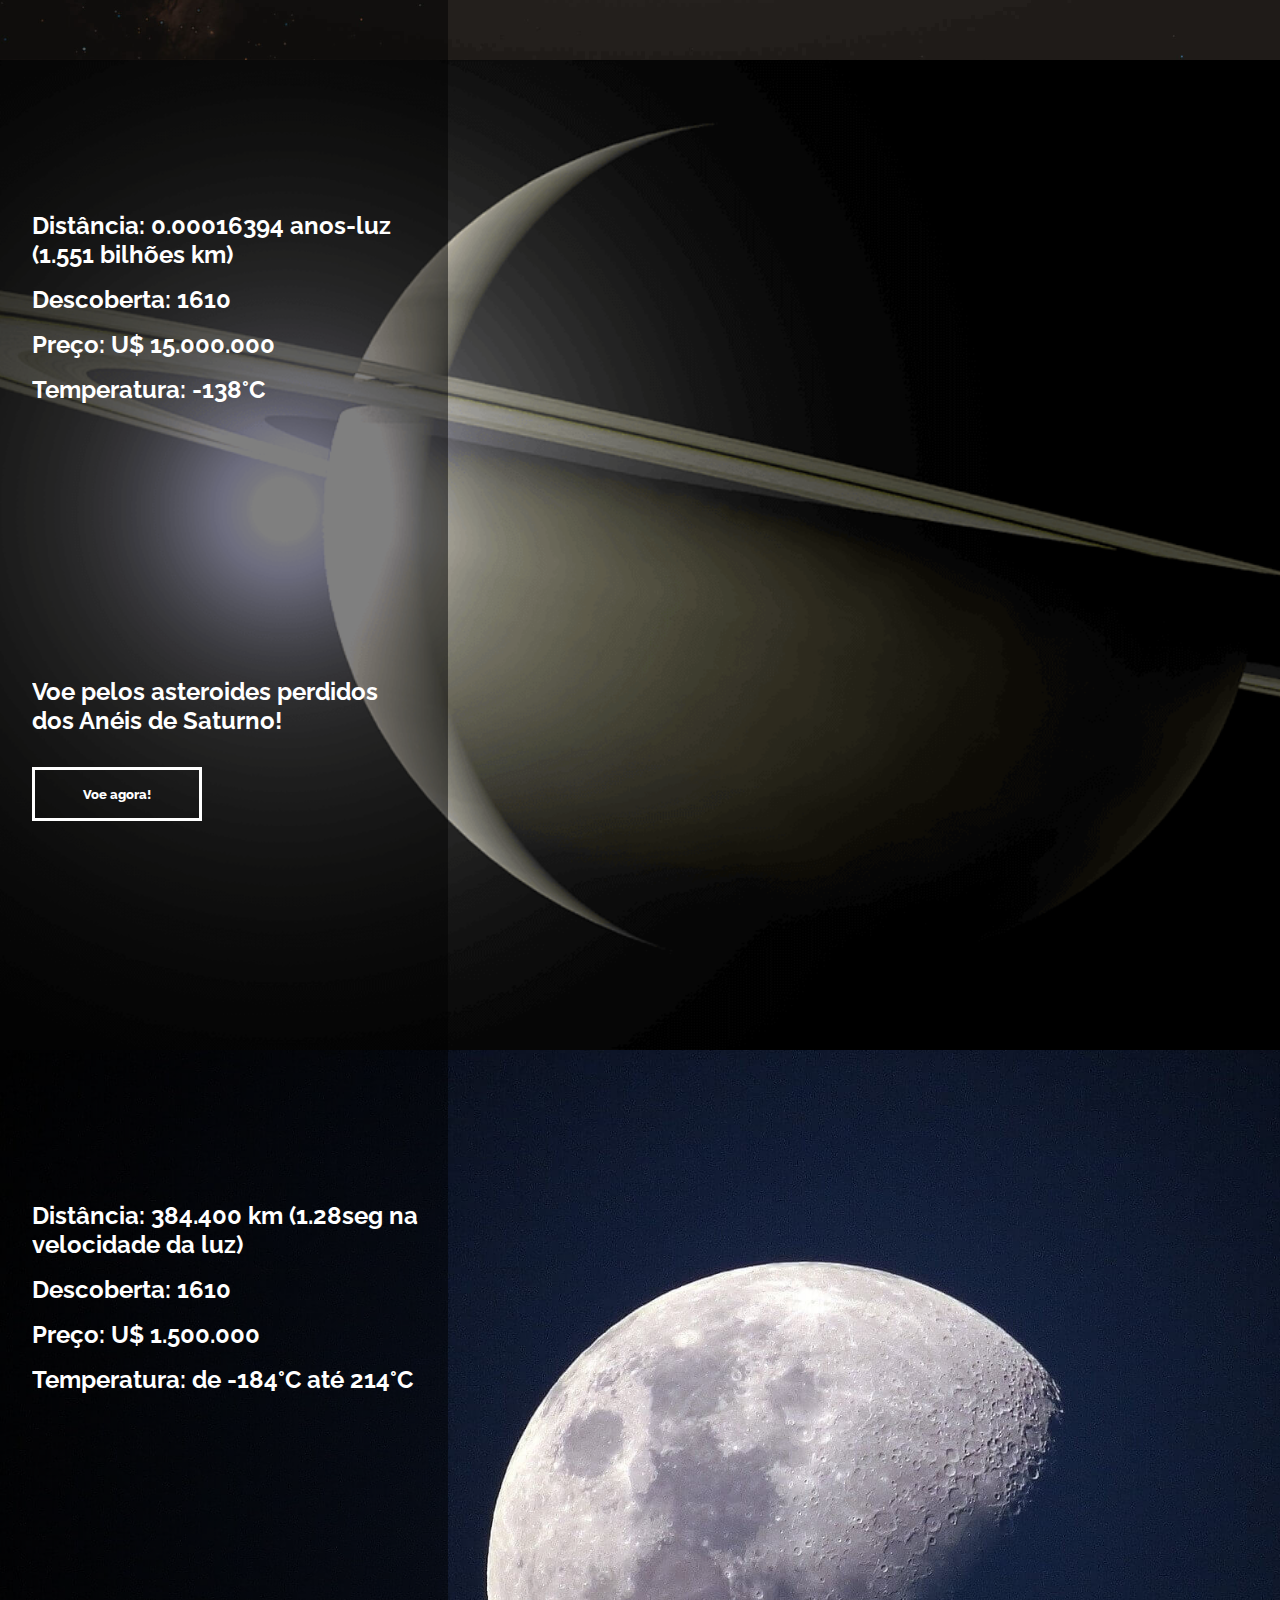
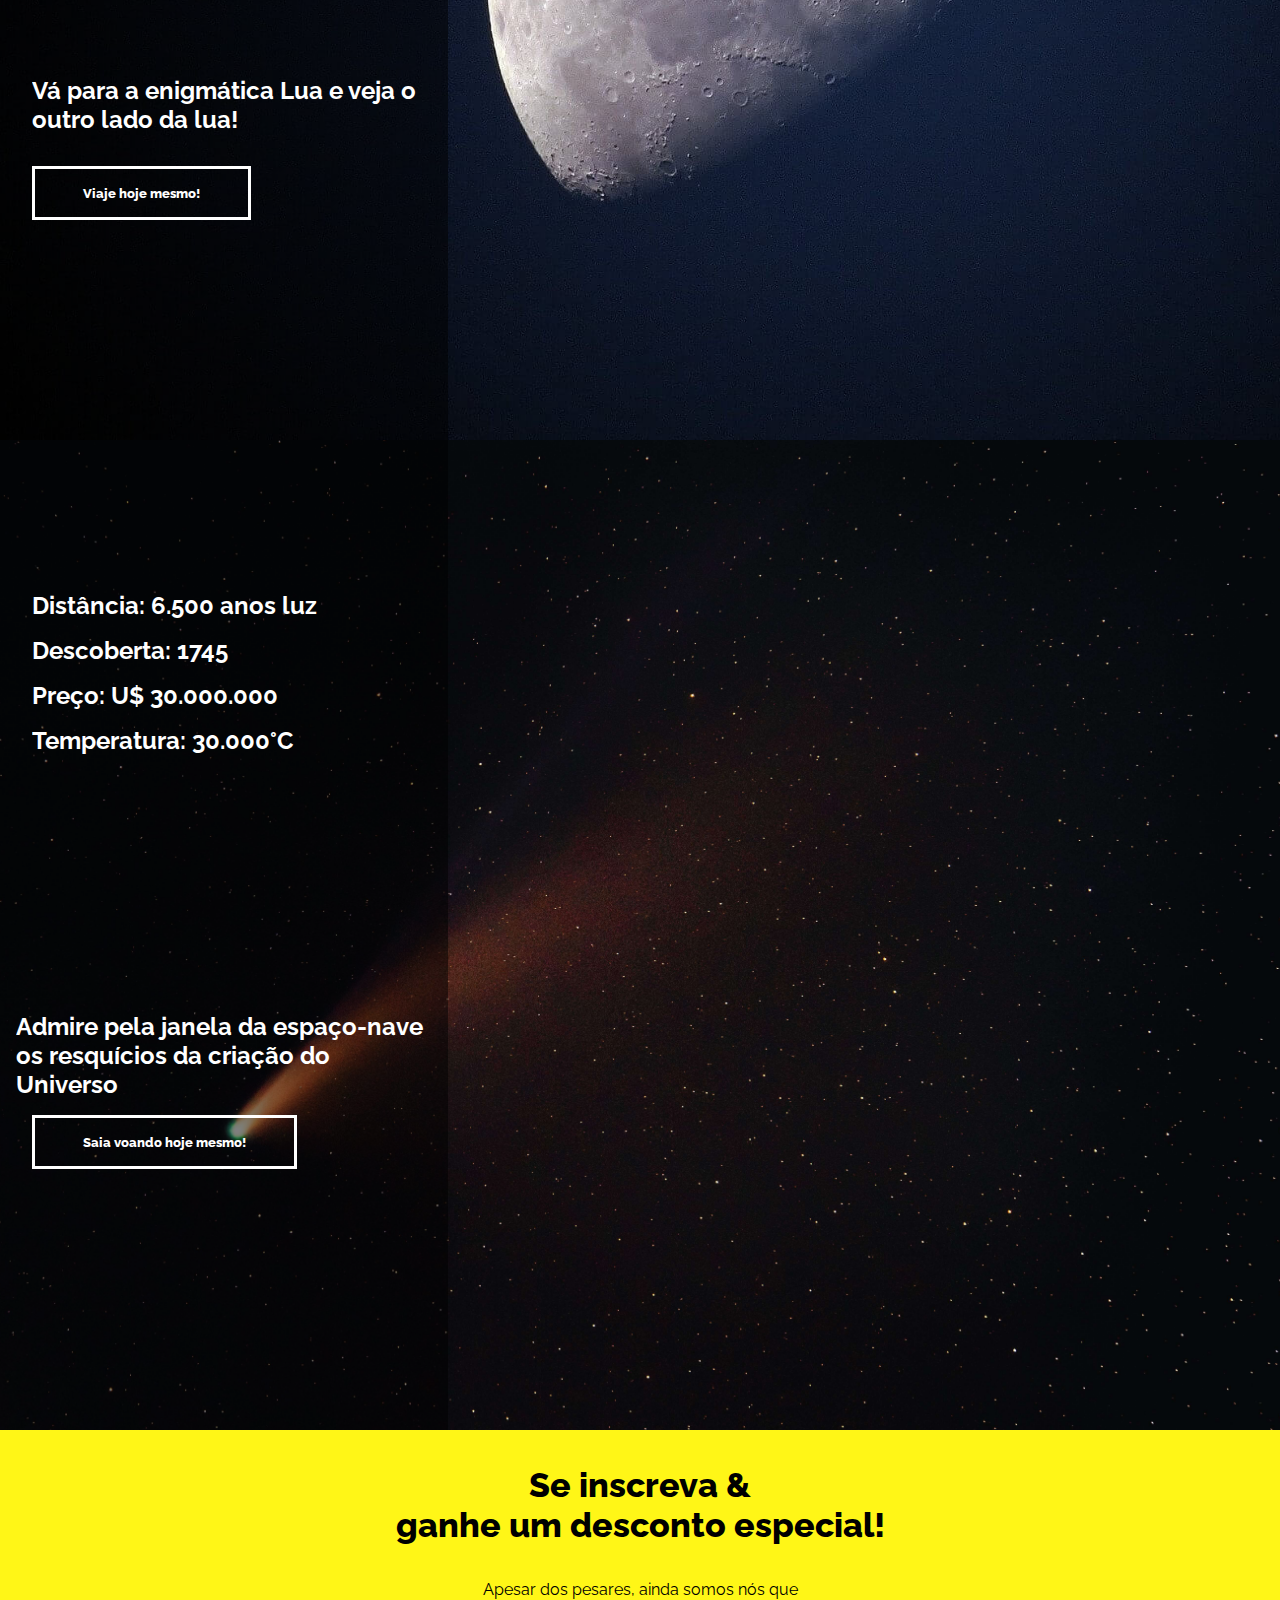
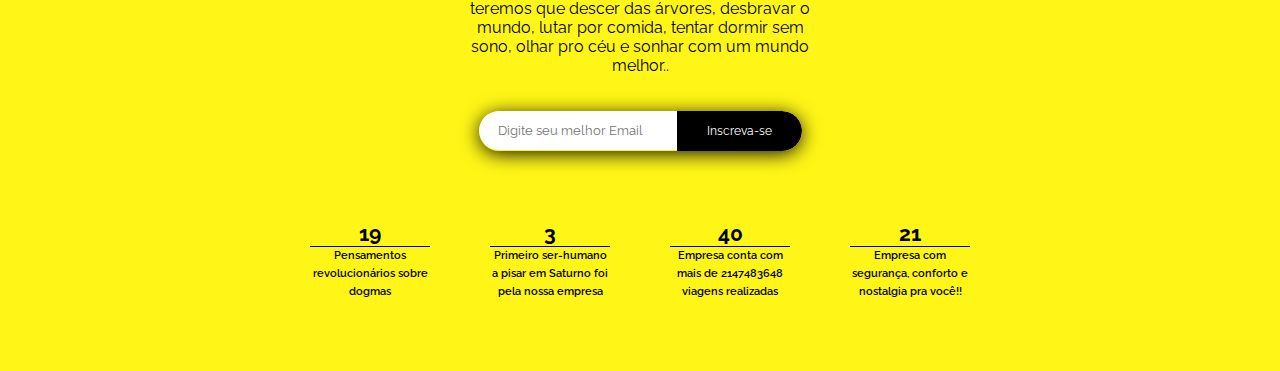
==== commit 8df58222: "comecei o js" ====
--- a/index.html
+++ b/index.html
@@ -9,14 +9,13 @@
     <link rel="preconnect" href="https://fonts.gstatic.com" crossorigin>
     <link href="https://fonts.googleapis.com/css2?family=Raleway:wght@100;200;300;400;500;600;700;800;900&display=swap" rel="stylesheet">
     <!-- google icon -->
-    <link rel="shortcut icon" href="/assets/icon/travel.png" type="image/x-icon">
-    <link rel="stylesheet" href="https://fonts.googleapis.com/css2?family=Material+Symbols+Outlined:opsz,wght,FILL,GRAD@48,400,0,0" />
+    <link rel="shortcut icon" href="./assets/img/galaxy.png" type="image/x-icon">
     <link rel="stylesheet" href="https://fonts.googleapis.com/css2?family=Material+Symbols+Outlined:opsz,wght,FILL,GRAD@48,400,0,0" />
     <!-- css link -->
     <link rel="stylesheet" href="/assets/css/index.css">
     <!-- css responsivo -->
     <link rel="stylesheet" href="/assets/css/index_responsivo.css">
-    <title>No Universo</title>
+    <title>Pelo Universo</title>
 </head>
 <body>
     <header>
--- a/assets/css/index.css
+++ b/assets/css/index.css
@@ -19,6 +19,7 @@
     width: 100vw;
     height: 100vh;
     margin: auto;
+    padding: 0.69rem;
     background:url("/assets/img/spacey.jpg")no-repeat center/cover;
     overflow-y: hidden;
 }
@@ -312,7 +313,7 @@
     width: 100vw;
     height: 110vh;
     margin: auto;
-    background:url("/assets/img/marte.png")no-repeat center/cover;
+    background:url("/assets/img/marte2.jpg")no-repeat center/cover;
     overflow-y: hidden;
     display: flex;
 }
@@ -517,7 +518,7 @@
     width: 100vw;
     height: 110vh;
     margin: auto;
-    background:url("/assets/img/criacao.jpg")no-repeat center/cover;
+    background:url("/assets/img/criacao2.jpg")no-repeat center/cover;
     overflow-y: hidden;
     display: flex;
 }
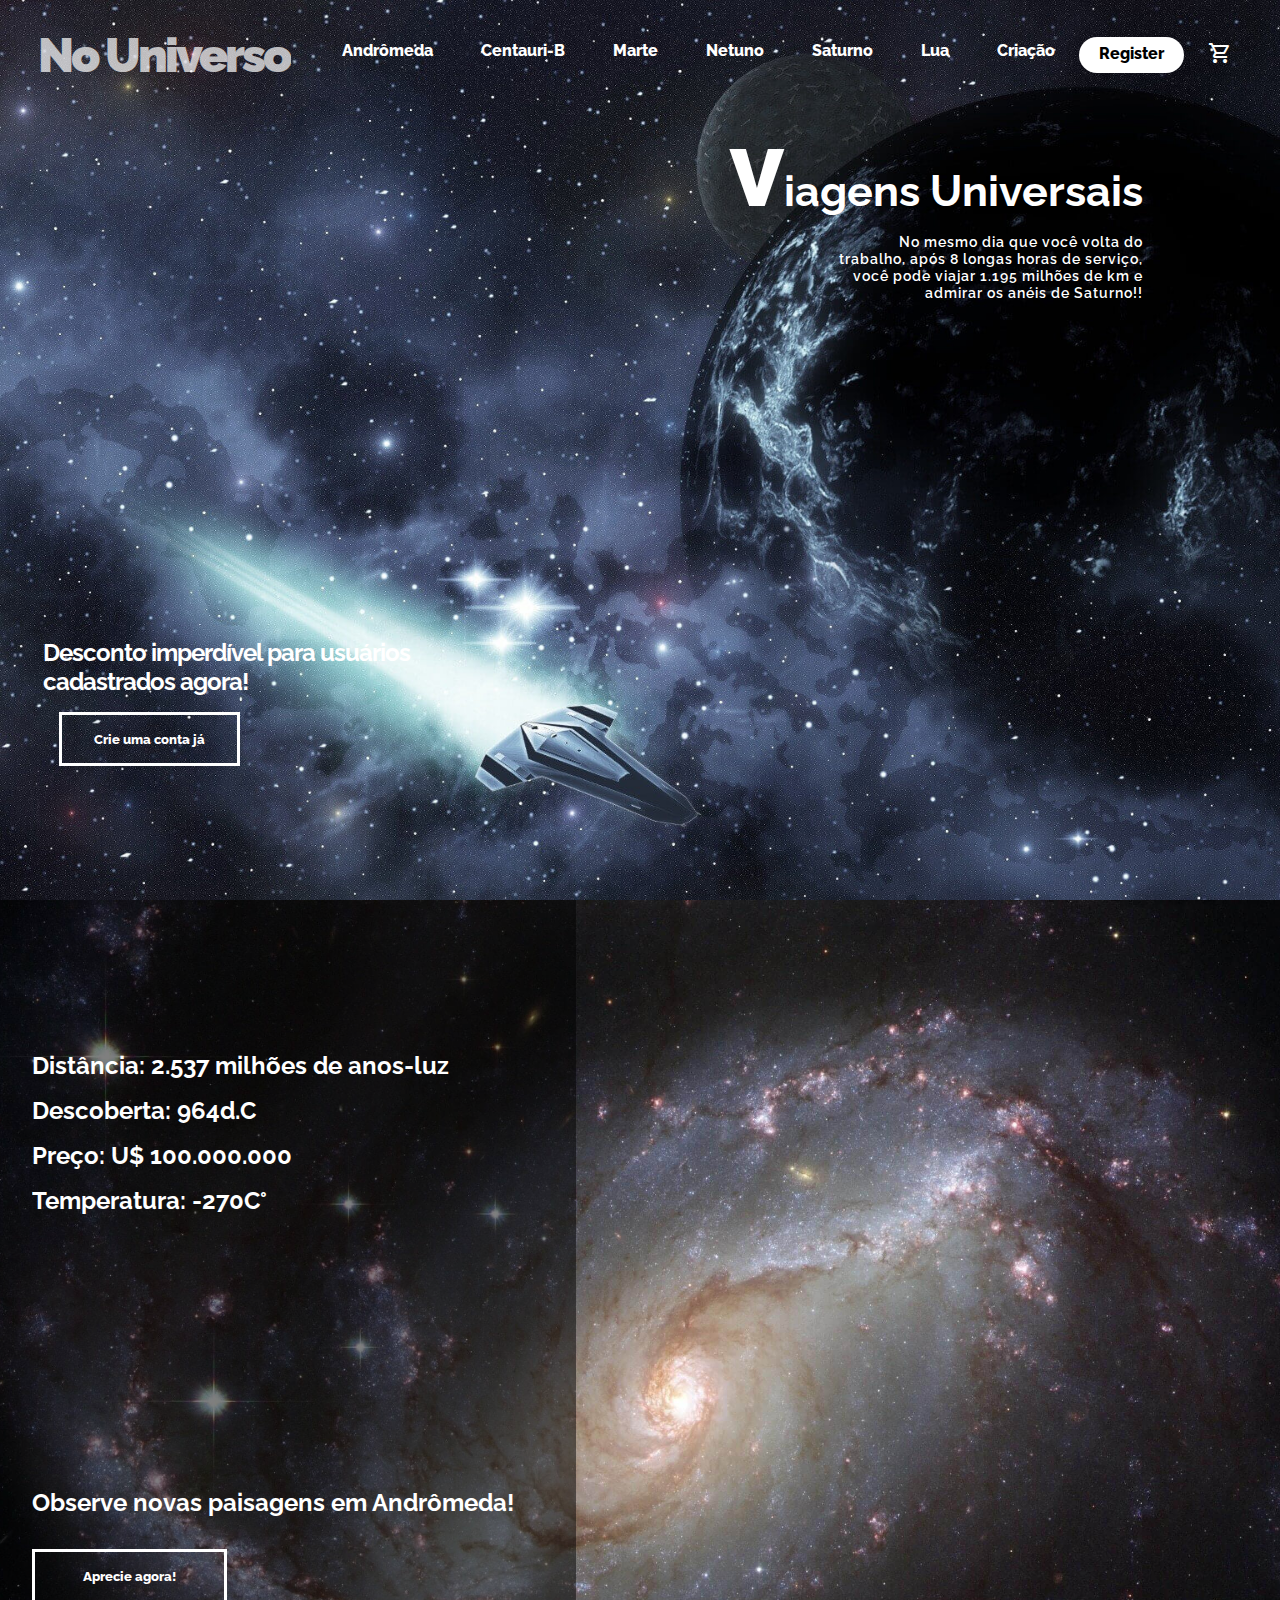
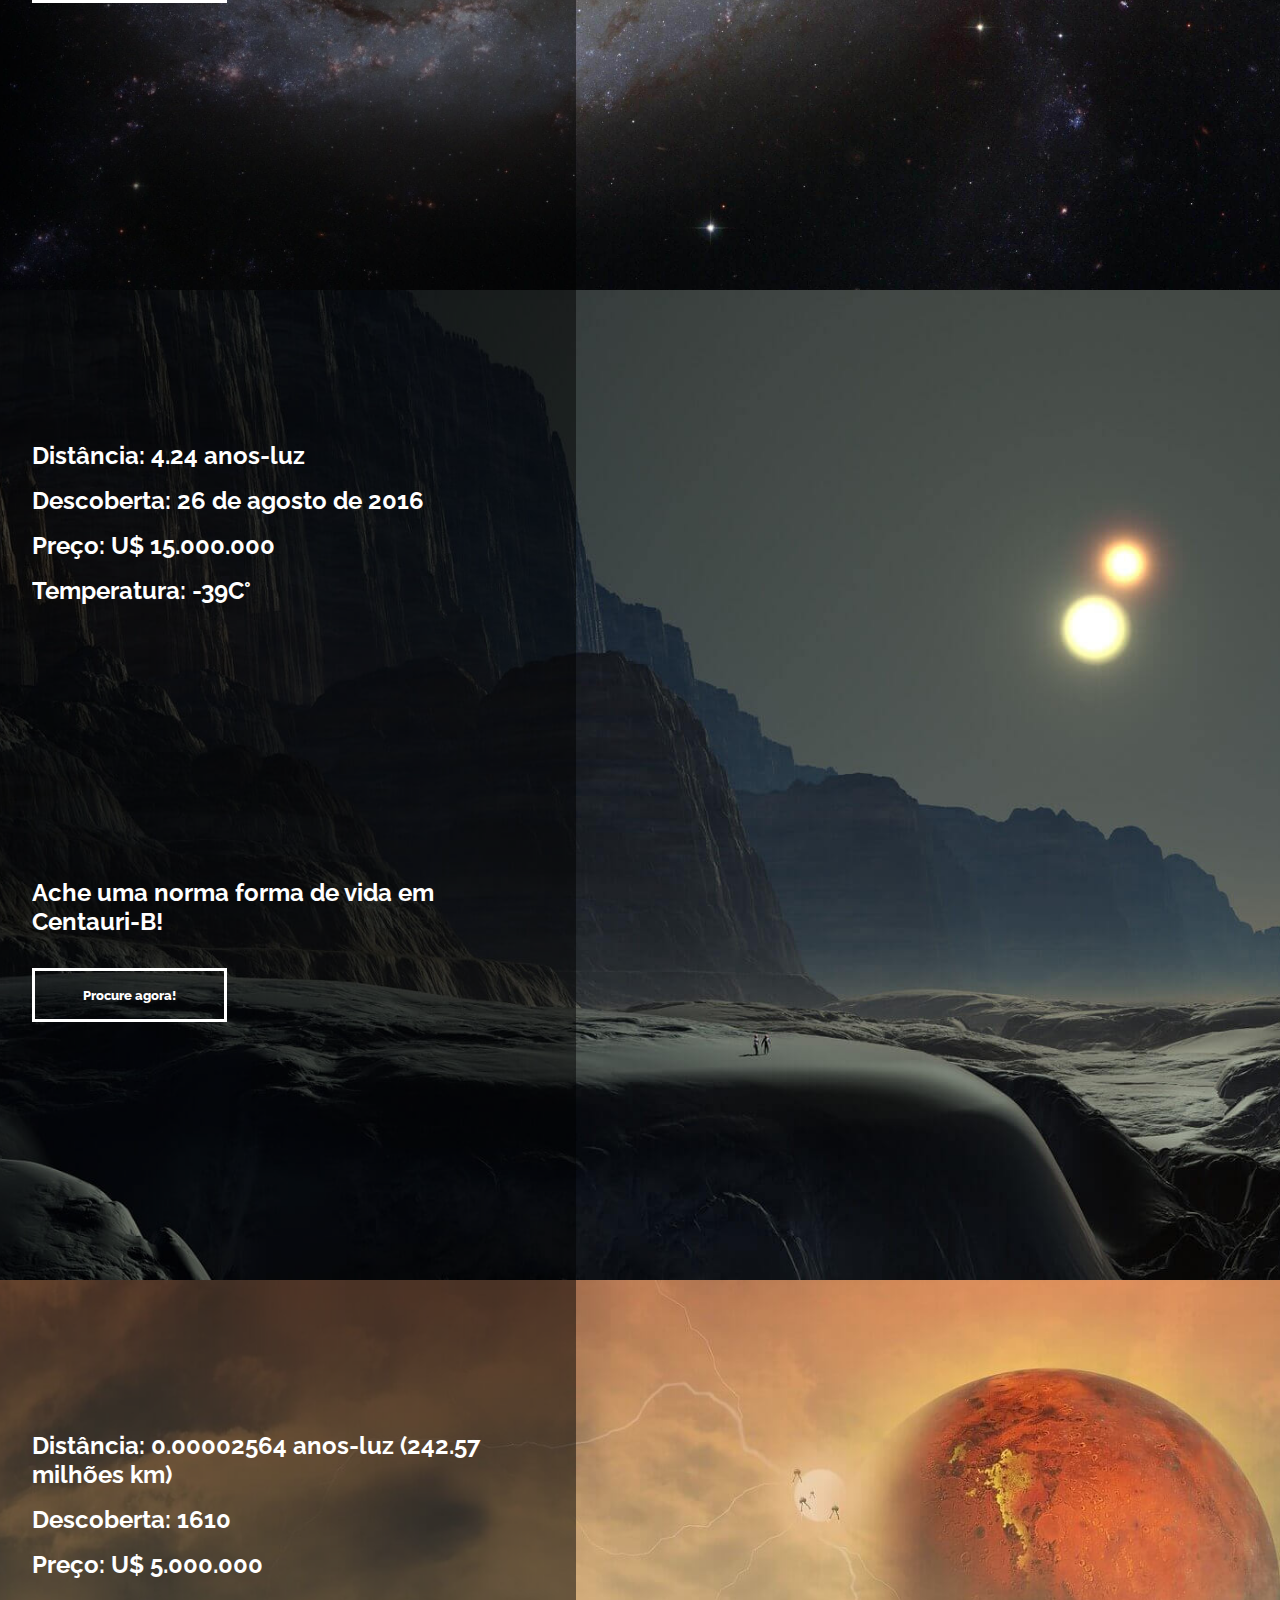
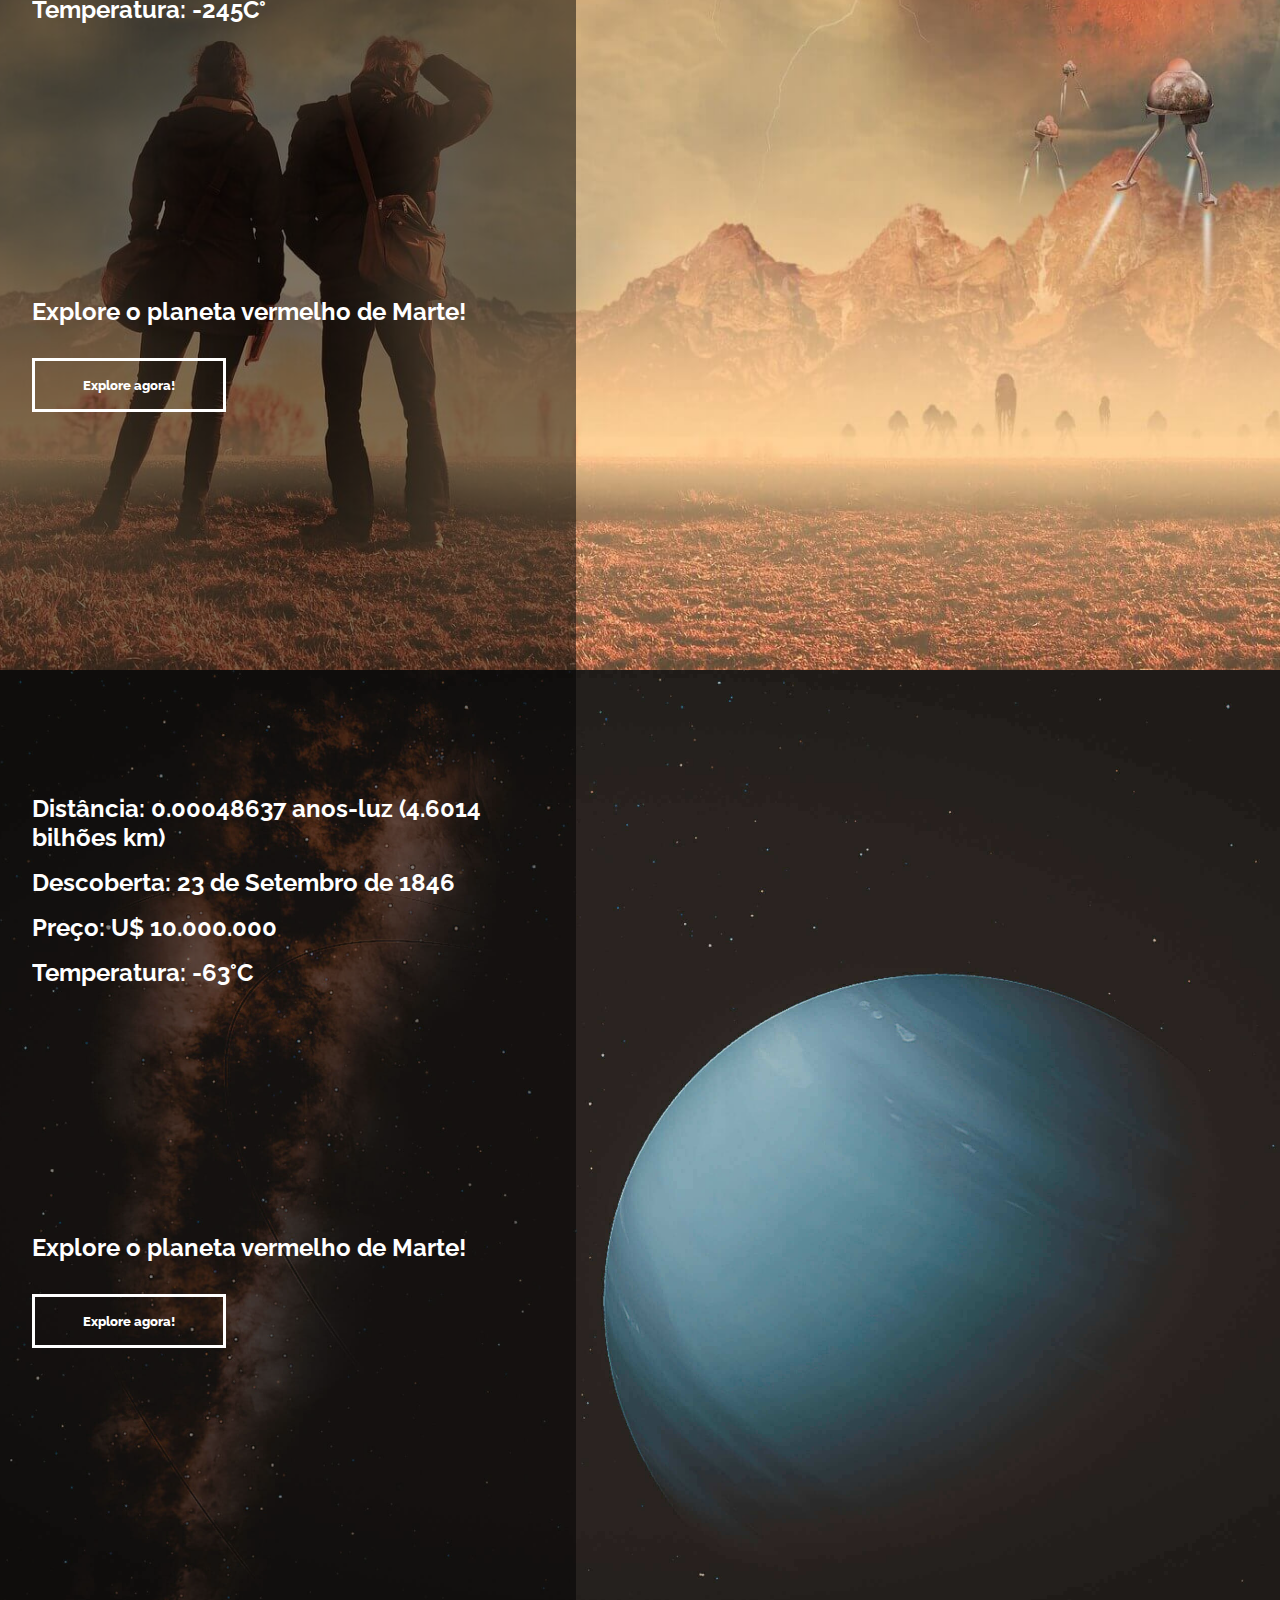
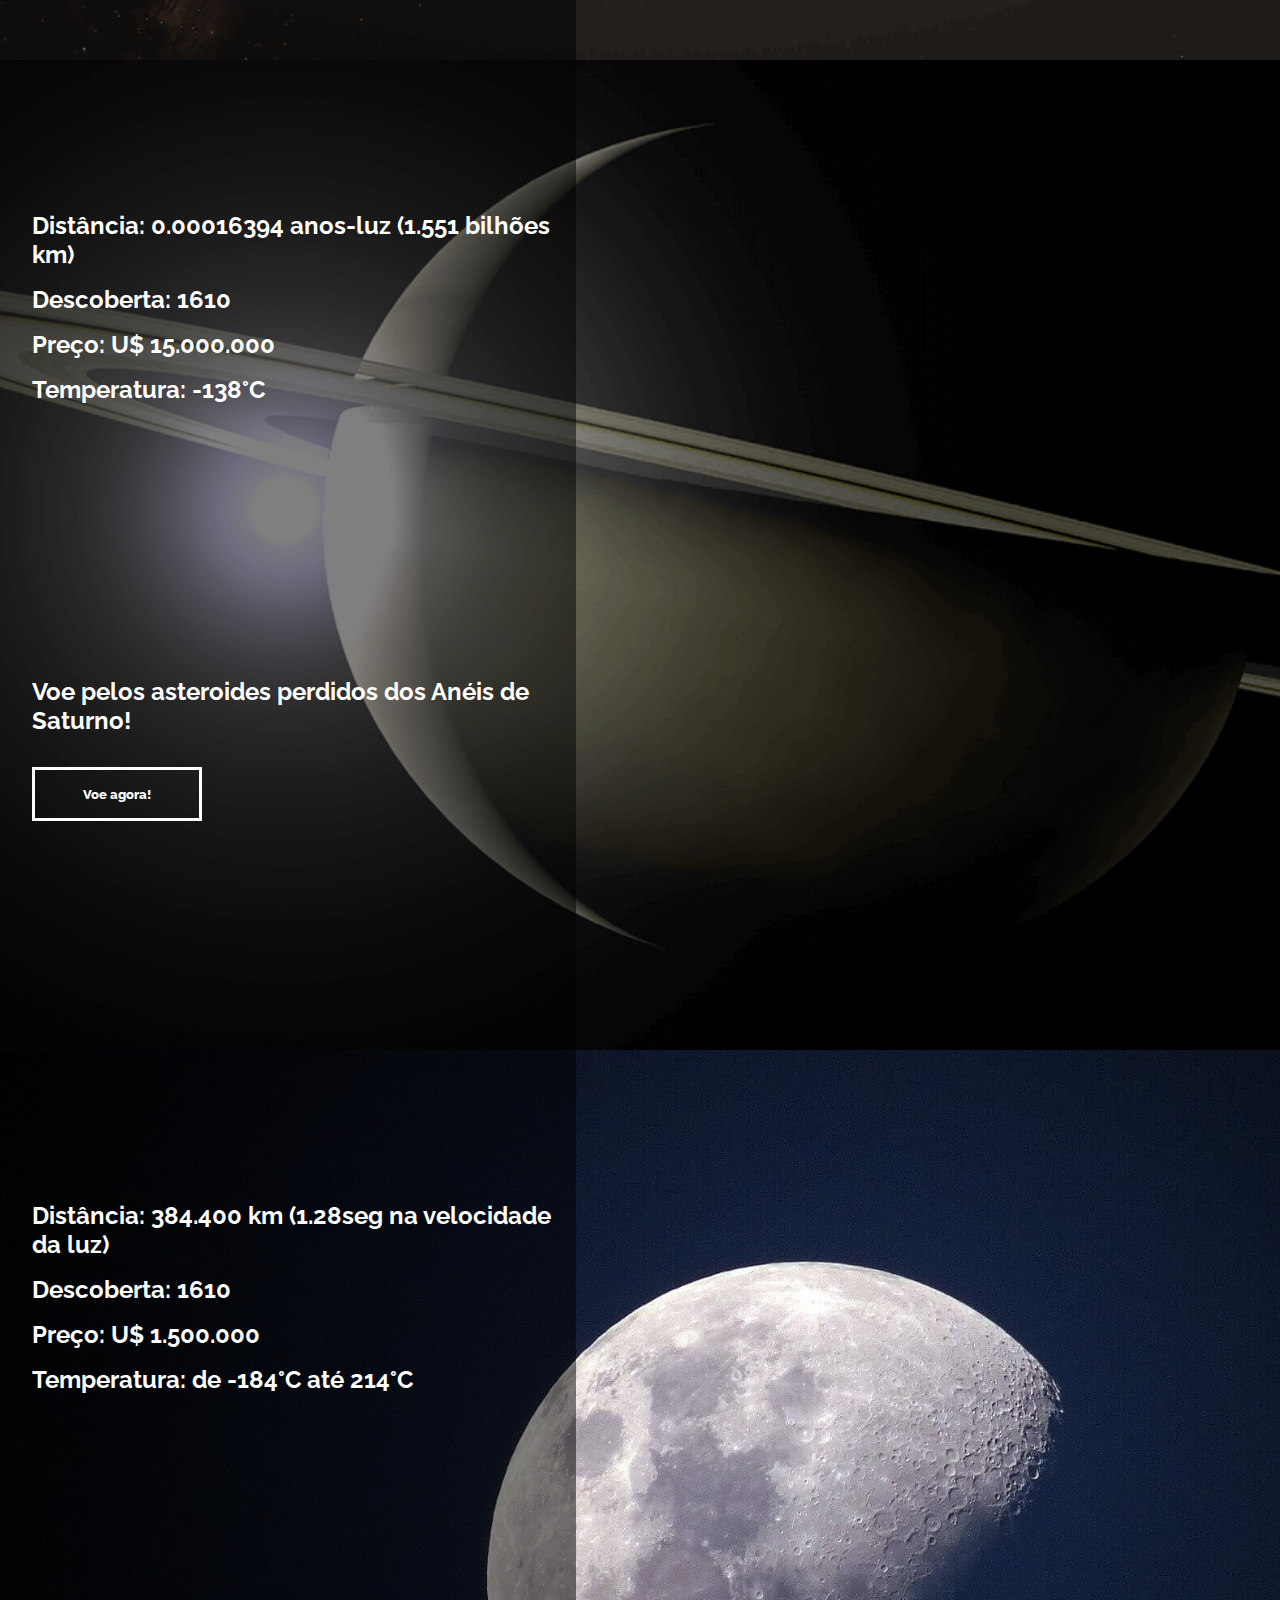
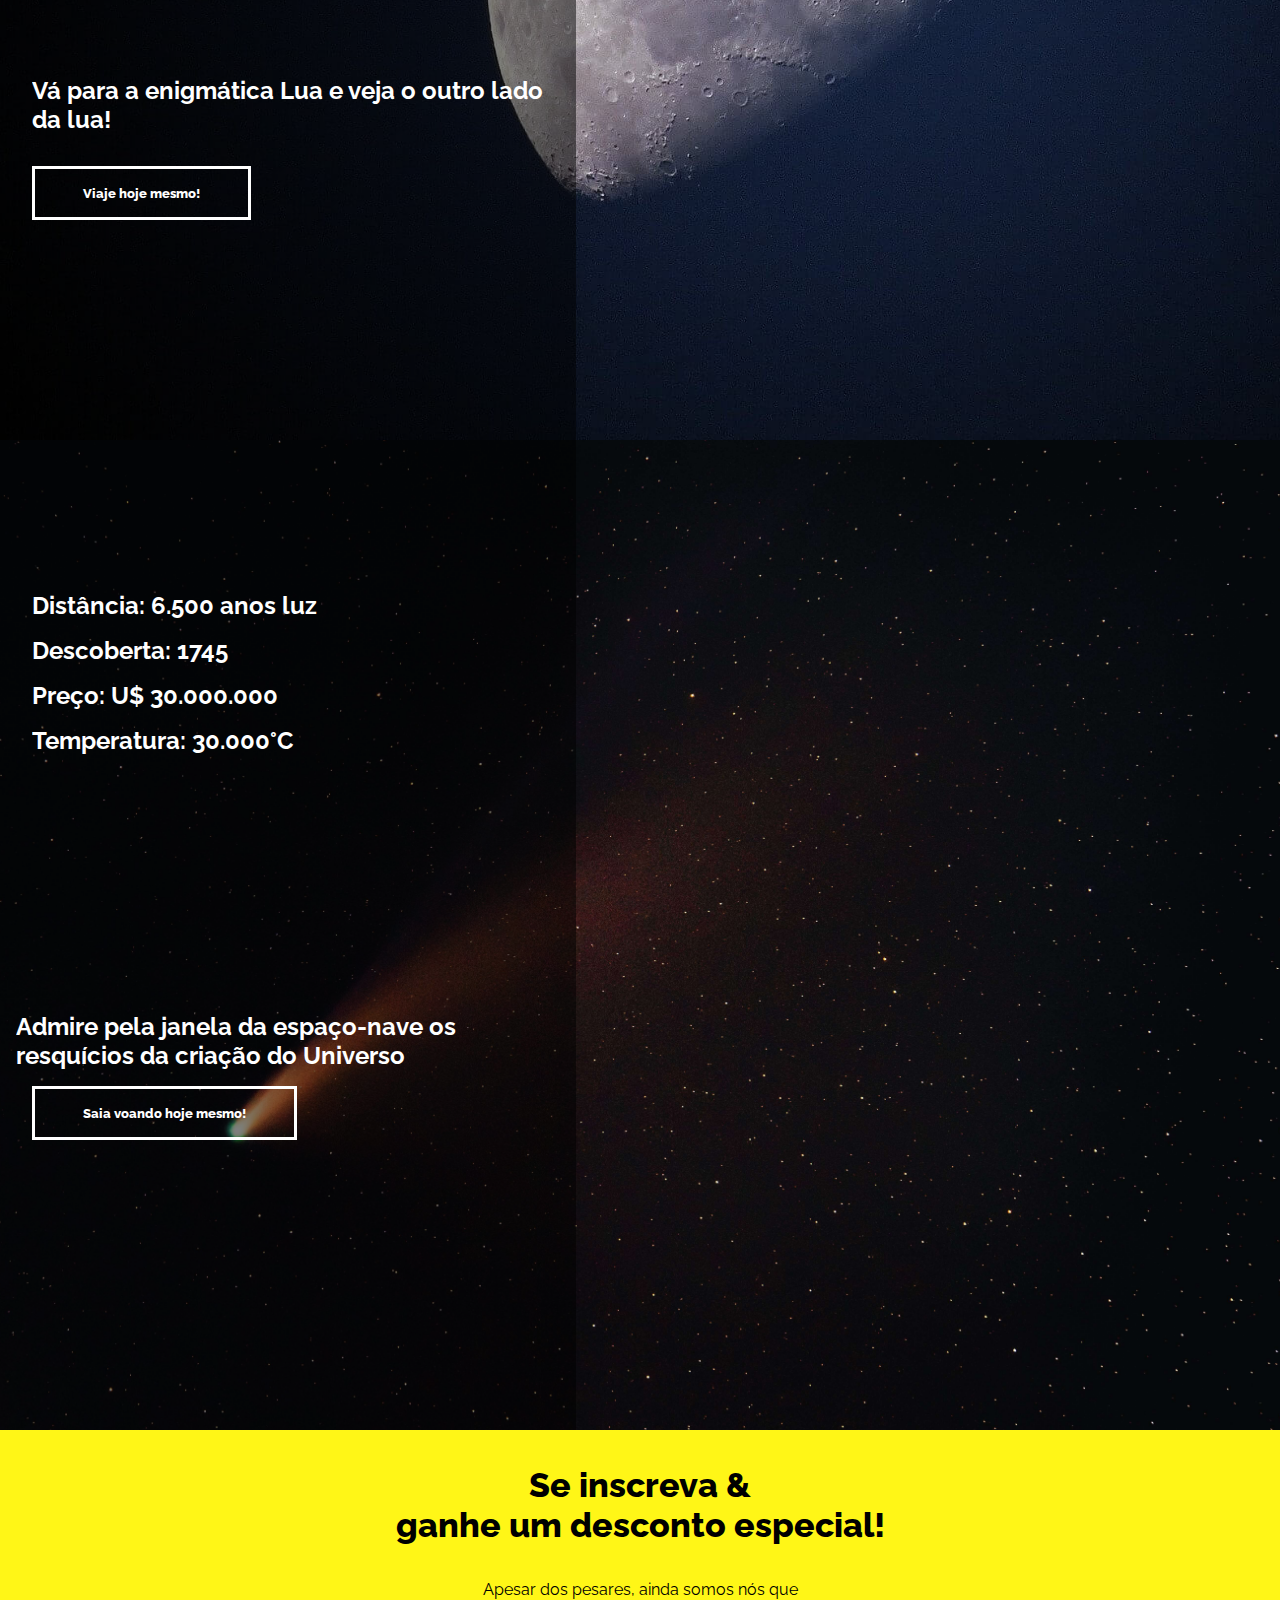
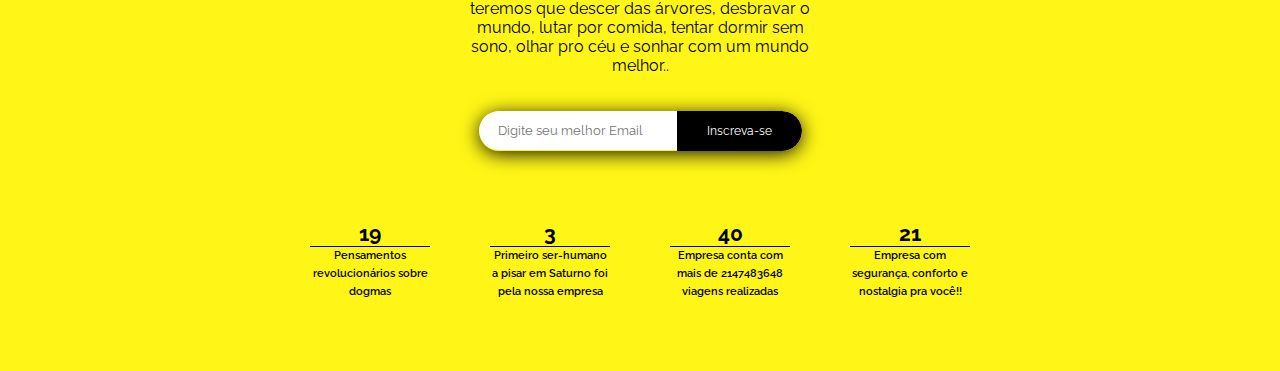
==== commit 49c56dbd: "side bar implementado no home - começando a responsividade" ====
--- a/index.html
+++ b/index.html
@@ -11,7 +11,9 @@
     <!-- google icon -->
     <link rel="shortcut icon" href="./assets/img/galaxy.png" type="image/x-icon">
     <link rel="stylesheet" href="https://fonts.googleapis.com/css2?family=Material+Symbols+Outlined:opsz,wght,FILL,GRAD@48,400,0,0" />
-    <!-- css link -->
+    <!-- js link -->
+    <script src="./js/index.js"defer></script>
+     <!-- css link -->
     <link rel="stylesheet" href="/assets/css/index.css">
     <!-- css responsivo -->
     <link rel="stylesheet" href="/assets/css/index_responsivo.css">
@@ -20,19 +22,32 @@
 <body>
     <header>
         <nav>
+            <span class="material-symbols-outlined menu">menu</span>
             <a href="/index.html"><h3>No Universo</h3></a>
             <ul>
-                <li><a href="/andromeda.html">Andrômeda</a></li>              
-                <li><a href="/centauri-b.html">Centauri-B</a></li>              
-                <li><a href="/marte.html">Marte</a></li>              
-                <li><a href="/netuno.html">Netuno</a></li>              
-                <li><a href="/saturno.html">Saturno</a></li>              
-                <li><a href="/lua.html">Lua</a></li>              
-                <li><a href="/pilar-da-criação.html">Criação</a></li>              
+                <li class="planetas"><a href="/andromeda.html">Andrômeda</a></li>              
+                <li class="planetas"><a href="/centauri-b.html">Centauri-B</a></li>              
+                <li class="planetas"><a href="/marte.html">Marte</a></li>              
+                <li class="planetas"><a href="/netuno.html">Netuno</a></li>              
+                <li class="planetas"><a href="/saturno.html">Saturno</a></li>              
+                <li class="planetas"><a href="/lua.html">Lua</a></li>              
+                <li class="planetas"><a href="/pilar-da-criação.html">Criação</a></li>              
                 <li><a href="/register.html">Register</a></li>
                 <li><a href="/carrinho.html"><span class="material-symbols-outlined car">shopping_cart</span></a></li>
             </ul>
         </nav>
+        <div class="side-bar">
+            <span class="material-symbols-outlined close">close</span>
+            <ul>
+                <li class="side-bar-link"><a href="/andromeda.html">Andrômeda</a></li>              
+                <li class="side-bar-link"><a href="/centauri-b.html">Centauri-B</a></li>              
+                <li class="side-bar-link"><a href="/marte.html">Marte</a></li>              
+                <li class="side-bar-link"><a href="/netuno.html">Netuno</a></li>              
+                <li class="side-bar-link"><a href="/saturno.html">Saturno</a></li>              
+                <li class="side-bar-link"><a href="/lua.html">Lua</a></li>              
+                <li class="side-bar-link"><a href="/pilar-da-criação.html">Criação</a></li>              
+            </ul>
+        </div>
         <div class="cont-header">
             <div class="cont-header-box">
                 <h1>Viagens Universais</h1>
--- a/assets/css/index.css
+++ b/assets/css/index.css
@@ -1,13 +1,14 @@
 :root{
     --trans: .3s ease-in-out;
 }
-
 *{
     margin: 0;
     padding: 0;
     box-sizing: border-box;
     font-family:'Raleway', sans-serif;
     overflow-x: hidden;
+    text-decoration: none;
+    list-style: none;
 }
 body{
     background-color: #e1f4f3;
@@ -23,9 +24,10 @@
     background:url("/assets/img/spacey.jpg")no-repeat center/cover;
     overflow-y: hidden;
 }
-header nav a{
-    text-decoration: none;
-}
+
+/* nav */
+
+
 header nav a h3{
     letter-spacing: -3px;
     font-size: 3rem;
@@ -38,9 +40,9 @@
     opacity: 1;
     transition: var(--trans);
 }
-
-/* nav */
-
+header span{
+    color: #fff;
+}
 header nav{
     width: 100%;
     height: 10%;
@@ -50,7 +52,6 @@
     justify-content: space-between;
     margin-left: 2%;
 }
-
 header nav ul{
     list-style: none;
     display: flex;
@@ -60,7 +61,7 @@
     padding:4px 20px;
 }
 header nav ul li a{
-    text-decoration: none;
+    
     color: #fff;
     font-size: 1rem;
     transition: .3s linear;
@@ -102,6 +103,42 @@
 header nav span{
     overflow-y: hidden;
 }
+.side-bar{
+    position: absolute;
+    background-color: #000;
+    top: 0;
+    left: -200vw;
+    width: 30vw;
+    height: 70vh;
+    border: 2px solid #fff;
+    transition: var(--trans);
+}
+.side-bar-link{
+    text-align: center;
+    padding: 0.7rem 1rem;
+    margin: 0.1rem;
+    border: 2px solid #fff;
+    width: 20vw;
+}
+.side-bar ul{
+    display: flex;
+    flex-direction: column;
+}
+.side-bar-link a{
+    color: #fff;
+    font-weight: 600;
+}
+.close{
+    position: absolute;
+    left: 26.5vw;
+    top: 1vh;
+    font-weight: 1000;
+    color: #fff;
+    border: 2px solid #fff;
+}
+.menu{
+    display: none;
+}
 
 /* content-header */
 
@@ -183,7 +220,7 @@
     cursor: default;
 }
 .cont-header-desconto button a{
-    text-decoration: none;
+    
     color: #fff;
 }
 .cont-header-desconto button{
@@ -216,7 +253,7 @@
     display: flex;
 }
 .andromeda-desconto{
-    width: 35vw;
+    width: 45vw;
     background-color: rgba(0, 0, 0, 0.5);
 }
 .andromeda-desconto-info-basica h2{
@@ -238,7 +275,7 @@
 .andromeda-desconto-cont a{
     color: #fff;
     margin:1rem;
-    text-decoration: none;
+    
 }
 .andromeda-desconto-cont button:hover a{
     color: #000;
@@ -267,7 +304,7 @@
     display: flex;
 }
 .centauri-desconto{
-    width:35vw;
+    width: 45vw;
     background-color: rgba(0, 0, 0, 0.5);
 }
 .centauri-desconto-info-basica h2{
@@ -289,7 +326,7 @@
 .centauri-desconto-cont a{
     color: #fff;
     margin:1rem;
-    text-decoration: none;
+    
 }
 .centauri-desconto-cont button:hover a{
     color: #000;
@@ -318,7 +355,7 @@
     display: flex;
 }
 .marte-desconto{
-    width: 35vw;
+    width: 45vw;
     background-color: rgba(0, 0, 0, 0.5);
 }
 .marte-desconto-info-basica h2{
@@ -340,7 +377,7 @@
 .marte-desconto-cont a{
     color: #fff;
     margin:1rem;
-    text-decoration: none;
+    
 }
 .marte-desconto-cont button:hover a{
     color: #000;
@@ -369,7 +406,7 @@
     display: flex;
 }
 .netuno-desconto{
-    width: 35vw;
+    width: 45vw;
     background-color: rgba(0, 0, 0, 0.5);
 }
 .netuno-desconto-info-basica h2{
@@ -391,7 +428,7 @@
 .netuno-desconto-cont a{
     color: #fff;
     margin:1rem;
-    text-decoration: none;
+    
 }
 .netuno-desconto-cont button:hover a{
     color: #000;
@@ -420,7 +457,7 @@
     display: flex;
 }
 .saturno-desconto{
-    width: 35vw;
+    width: 45vw;
     background-color: rgba(0, 0, 0, 0.5);
 }
 .saturno-desconto-info-basica h2{
@@ -442,7 +479,7 @@
 .saturno-desconto-cont a{
     color: #fff;
     margin:1rem;
-    text-decoration: none;
+    
 }
 .saturno-desconto-cont button:hover a{
     color: #000;
@@ -471,7 +508,7 @@
     display: flex;
 }
 .lua-desconto{
-    width: 35vw;
+    width: 45vw;
     background-color: rgba(0, 0, 0, 0.5);
 }
 .lua-desconto-info-basica h2{
@@ -493,7 +530,7 @@
 .lua-desconto-cont a{
     color: #fff;
     margin:1rem;
-    text-decoration: none;
+    
 }
 .lua-desconto-cont button:hover a{
     color: #000;
@@ -523,7 +560,7 @@
     display: flex;
 }
 .criacao-desconto{
-    width: 35vw;
+    width: 45vw;
     background-color: rgba(0, 0, 0, 0.5);
 }
 .criacao-desconto-info-basica h2{
@@ -545,7 +582,7 @@
 .criacao-desconto-cont a{
     color: #fff;
     margin:1rem;
-    text-decoration: none;
+    
 }
 .criacao-desconto-cont button:hover a{
     color: #000;
--- a/assets/css/index_responsivo.css
+++ b/assets/css/index_responsivo.css
@@ -1,456 +1,8 @@
-@media (min-width:1201px) and (max-width:1315px){
-    /* nav */
-    header nav ul li{
-        padding:2px 21px;
+@media (max-width:1025px){
+    .planetas{
+        display: none
     }
-    /* titulo e paragrafo header */
-    header .cont-header h1{
-        margin: 1rem;
-        font-size: 2.1rem;
-    }
-    header .cont-header h1::first-letter{
-        font-size: 4.3rem;
-    }
-    header .cont-header p{
-        font-size: 0.9rem;
-    }
-    /* travel-box */
-    header .travel-box .cards .card .btn-card a{
-        padding: 8px 17px;
-        font-size: 0.8rem;
-        margin: auto;
-    }
-    header .travel-box .cards .card .btn-card h5{
-        font-size: 1rem;
-    }
-    /* main */
-    /* andromeda */
-    .mq-andromeda-img{
-        display: none;
-    }
-    .cont-main-box-and .video-main-box{
-        width: 1800px;
-        height: 320px;
-        margin: 0.7rem 1rem;
-    }
-    .cont-main-box-text-and h3{
-        width: 100%;
-        margin-top: 1rem;
-        font-size: 1.95rem;
-    }
-    /* pilar */
-    .cont-main-box-text-pi{
-        padding: 3rem 1rem 1rem 1rem;
-    }
-    .cont-main-box-text-pi h3{
-        font-size: 2rem;
-    }
-    .cont-main-box-text-pi p{
-        font-size: 0.9rem;
-        margin: 1rem 1rem 1rem 2rem;
-    }
-    .cont-main-box-text-pi p::first-letter{
-        font-size: 1.5rem;
-    }
-    /* carosel-pilar */
-    .cont-main-box-pi-galeria{
-        width:620px;
-        height:360px;
-    }
-    /* terra */
-    .cont-main-box-text-terra .ppa img{
-        margin: 1rem;
-        width: 55%;
-        height: 50%;
-    }
-    .cont-main-box-text-terra p{
-        font-size: 0.9rem;
-        font-weight: 400;
-    }
-    /* carosel-terra */
-    .cont-main-box-terra-galeria{
-        width:520px ;
-        height:413px;
-        margin: 3rem 3rem 1rem 1rem;
-    }
-}
-
-@media (min-width:1025px) and (max-width:1200px){
-    /* nav */
-    header nav ul li{
-        padding:2px 15px;
-    }
-    header nav h3{
-        margin-left: 1rem;
-        letter-spacing: 0.7rem;
-        font-size: 2.6rem;
-    }
-    /* titulo e paragrafo header */
-    header .cont-header h1{
-        margin: 1rem;
-        font-size: 2.1rem;
-    }
-    header .cont-header h1::first-letter{
-        font-size: 4.3rem;
-    }
-    header .cont-header p{
-        font-size: 0.9rem;
-    }
-    /* travel-box */
-    header .travel-box .cards .card img{
-        width: 100%;
-        height: 57%;
-    }
-    header .travel-box .cards .card .btn-card a{
-        padding: 8px 17px;
-        font-size: 0.8rem;
-        margin: auto;
-    }
-    header .travel-box .cards .card .btn-card h5{
-        font-size: 0.7rem;
-    }
-    /* main */
-    /* andromeda */
-    .mq-andromeda-img{
-        display: none;
-    }
-    .cont-main-box-and .video-main-box{
-        width: 600px;
-        height: 100%;
-        margin: 0.7rem 1rem;
-    }
-    .cont-main-box-text-and h3{
-        line-height: 3.5rem;
-        margin-top: 2.5rem;
-    }
-    .cont-main-box-text-and p{
-        display: none;
-    }
-    /* pilar */
-    .cont-main-box-text-pi h3{
-        font-size: 2rem;
-        margin:2rem auto;
-        text-align: center;
-        line-height: 3rem;
-    }
-    .cont-main-box-text-pi p{
-        display: none;
-    }
-    /* carosel-pilar */
-    .cont-main-box-pi-galeria{
-        width:620px;
-        height:360px;
-    }
-    /* terra */
-    .cont-main-box-text-terra h3{
-        width: 100%;
-        font-size: 2.2rem;
-        text-align: center;
-        cursor: default;
-    }
-    .cont-main-box-text-terra .ppa img{
-        margin: 1rem;
-        width: 70%;
-        height: 60%;
-    }
-    .cont-main-box-text-terra p{
-        font-size: 0.9rem;
-        font-weight: 400;
-    }
-    /* carosel-terra */
-    .cont-main-box-terra-galeria{
-        width:520px ;
-        height:413px;
-        margin: 3rem 3rem 1rem 1rem;
-    }
-}
-
-@media (min-width:901px) and (max-width:1024px){
-    /* nav */
-    header nav ul li{
-        padding:2px 13px;
-    }
-    header nav h3{
-        margin-left: 0.5rem;
-        font-size: 2.4rem;
-        letter-spacing: 0.3rem;
-    }
-    /* titulo e paragrafo header */
-    header .cont-header h1{
-        margin: 1rem;
-        font-size: 1.8rem;
-    }
-    header .cont-header h1::first-letter{
-        font-size: 3.6rem;
-    }
-    header .cont-header p{
-        font-size: 0.7rem;
-    }
-    /* travel-box */
-    header .travel-box{
-        height: 55%;
-    }
-    header .travel-box .cards .card h3{
-        font-size: 0.8rem;
-    }
-    header .travel-box .cards .card img{
-        width: 100%;
-        height: 56%;
-    }
-    header .travel-box .cards .card .btn-card a{
-        padding: 7px 9px;
-        font-size: 0.7rem;
-        margin: auto;
-    }
-    header .travel-box .cards .card .btn-card h5{
-        font-size: 0.6rem;
-    }
-    /* main */
-    main{
-        height: 1700px;
-    }
-    /* andromeda */
-    .mq-andromeda-img{
-        display: none;
-    }
-    .cont-main-box-and .video-main-box{
-        margin: auto;
-        border: none;
-        box-shadow: none;
-    }
-    .cont-main-box-text-and h3{
-        display: none;
-    }
-    .cont-main-box-text-and p{
-        display: none;
-    }
-    /* pilar */
-    .cont-main-box-text-pi{
-        display: none;
-    }
-    /* carosel-pilar */
-    .cont-main-box-pi-galeria{
-        width:620px;
-        height:360px;
-        margin: auto;
-    }
-    /* terra */
-    .cont-main-box-text-terra h3{
-        width: 100%;
-        font-size: 2.2rem;
-        text-align: center;
-        cursor: default;
-    }
-    .cont-main-box-text-terra .ppa img{
-        margin: 1rem;
-        width: 70%;
-        height: 60%;
-    }
-    .cont-main-box-text-terra p{
-        font-size: 0.7rem;
-        font-weight: 400;
-    }
-}
-
-@media (min-width:769px) and (max-width:900px){
-    /* nav */
-    header nav ul li{
-        padding:2px 11px;
-    }
-    header nav h3{
-        margin-left: 0.2rem;
-        font-size: 2rem;
-        letter-spacing: 0.1rem;
-    }
-    /* titulo e paragrafo header */
-    header .cont-header-box{
-        width: 60%;
-        margin-left: 40%;
-    }
-    header .cont-header h1{
-        margin: 1rem;
-        font-size: 1.8rem;
-    }
-    header .cont-header h1::first-letter{
-        font-size: 3.6rem;
-    }
-    header .cont-header p{
-        font-size: 0.7rem;
-    }
-    /* travel-box */
-    header .travel-box{
-        height: 50%;
-    }
-    header .travel-box .cards .card h3{
-        font-size: 0.6rem;
-    }
-    header .travel-box .cards .card h3 img{
-        width: 30px;
-        height: 30px;
-    }
-    header .travel-box .cards .card img{
-        width: 100%;
-        height: 50%;
-    }
-    header .travel-box .cards .card .btn-card a{
-        padding: 6px 8px;
-        font-size: 0.6rem;
-        margin: auto;
-    }
-    header .travel-box .cards .card .btn-card h5{
-        font-size: 0.5rem;
-    }
-    /* main */
-    main{
-        height: 1700px;
-    }
-    /* andromeda */
-    .mq-andromeda-img{
-        display: none;
-    }
-    .cont-main-box-and .video-main-box{
-        margin: auto;
-        border: none;
-        box-shadow: none;
-    }
-    .cont-main-box-text-and h3{
-        display: none;
-    }
-    .cont-main-box-text-and p{
-        display: none;
-    }
-    /* pilar */
-    .cont-main-box-text-pi{
-        display: none;
-    }
-    /* carosel-pilar */
-    .cont-main-box-pi-galeria{
-        width:620px;
-        height:360px;
-        margin: auto;
-    }
-    /* terra */
-    .cont-main-box-text-terra h3{
-        width: 100%;
-        font-size: 2.2rem;
-        text-align: center;
-        cursor: default;
-    }
-    .cont-main-box-text-terra .ppa img{
-        margin: 1rem;
-        width: 70%;
-        height: 60%;
-    }
-    .cont-main-box-text-terra p{
-        font-size: 0.8rem;
-        font-weight: 400;
-    }
-}
-
-@media (min-width:375px) and (max-width:768px){
-    /* nav */
-    header nav ul li{
-        padding:2px 9px;
-    }
-    header nav ul{
-        margin: auto;
-    }
-    header nav h3{
-        display: none;
-    }
-    header nav ul li a{
-        font-size: 0.7rem;
-        font-weight: 400;
-    }
-    header nav ul li:nth-child(5){
-        padding:5px 0.8rem;
-    }
-    /* titulo e paragrafo header */
-    header .cont-header-box{
-        width: 80%;
-        margin-left: 20%;
-    }
-    header .cont-header h1{
-        margin: 2rem 1rem;
-        font-size: 1.35rem;
-    }
-    header .cont-header h1::first-letter{
-        font-size: 2rem;
-    }
-    header .cont-header p{
-        font-size: 0.6rem;
-    }
-    /* travel-box */
-    .card-paris{
-        display: none;
-    }
-    .card-africa{
-        display: none;
-    }
-    header .travel-box{
-        height: 50%;
-    }
-    header .travel-box .cards .card h3{
-        font-size: 0.9rem;
-    }
-    header .travel-box .cards .card h3 img{
-        width: 30px;
-        height: 30px;
-    }
-    header .travel-box .cards .card img{
-        width: 100%;
-        height: 57%;
-    }
-    header .travel-box .cards .card .btn-card a{
-        padding: 6px 8px;
-        font-size: 0.6rem;
-        margin: auto;
-    }
-    header .travel-box .cards .card .btn-card h5{
-        font-size: 0.6rem;
-    }
-    /* main */
-    main{
-        height: 1700px;
-    }
-    /* andromeda */
-    .cont-main-box-and .video-main-box{
-        display: none;
-    }
-    .cont-main-box-text-and h3{
-        display: none;
-    }
-    .cont-main-box-text-and{
-       width: 60%;
-    }
-    .mq-andromeda-img{
+    .menu{
         display: block;
-        margin: auto;
-        border-radius: 10px ;
-        border: 4px solid white;
-        box-shadow: 4px 4px 200px white;
-    }
-    .mq-andromeda-img img{
-        height: 300px;
-        width: 170px;
-        border-radius: 10px;
-    }
-    /* pilar */
-    .cont-main-box-text-pi{
-        display: none;
-    }
-    /* carosel-pilar */
-    .cont-main-box-pi-galeria{
-        width:640px;
-        height:320px;
-        margin: auto;
-    }
-    /* terra */
-    .cont-main-box-text-terra{
-        display: none;
-    }
-    /* carosel-terra */
-    .cont-main-box-terra-galeria{
-        margin:auto;
     }
 }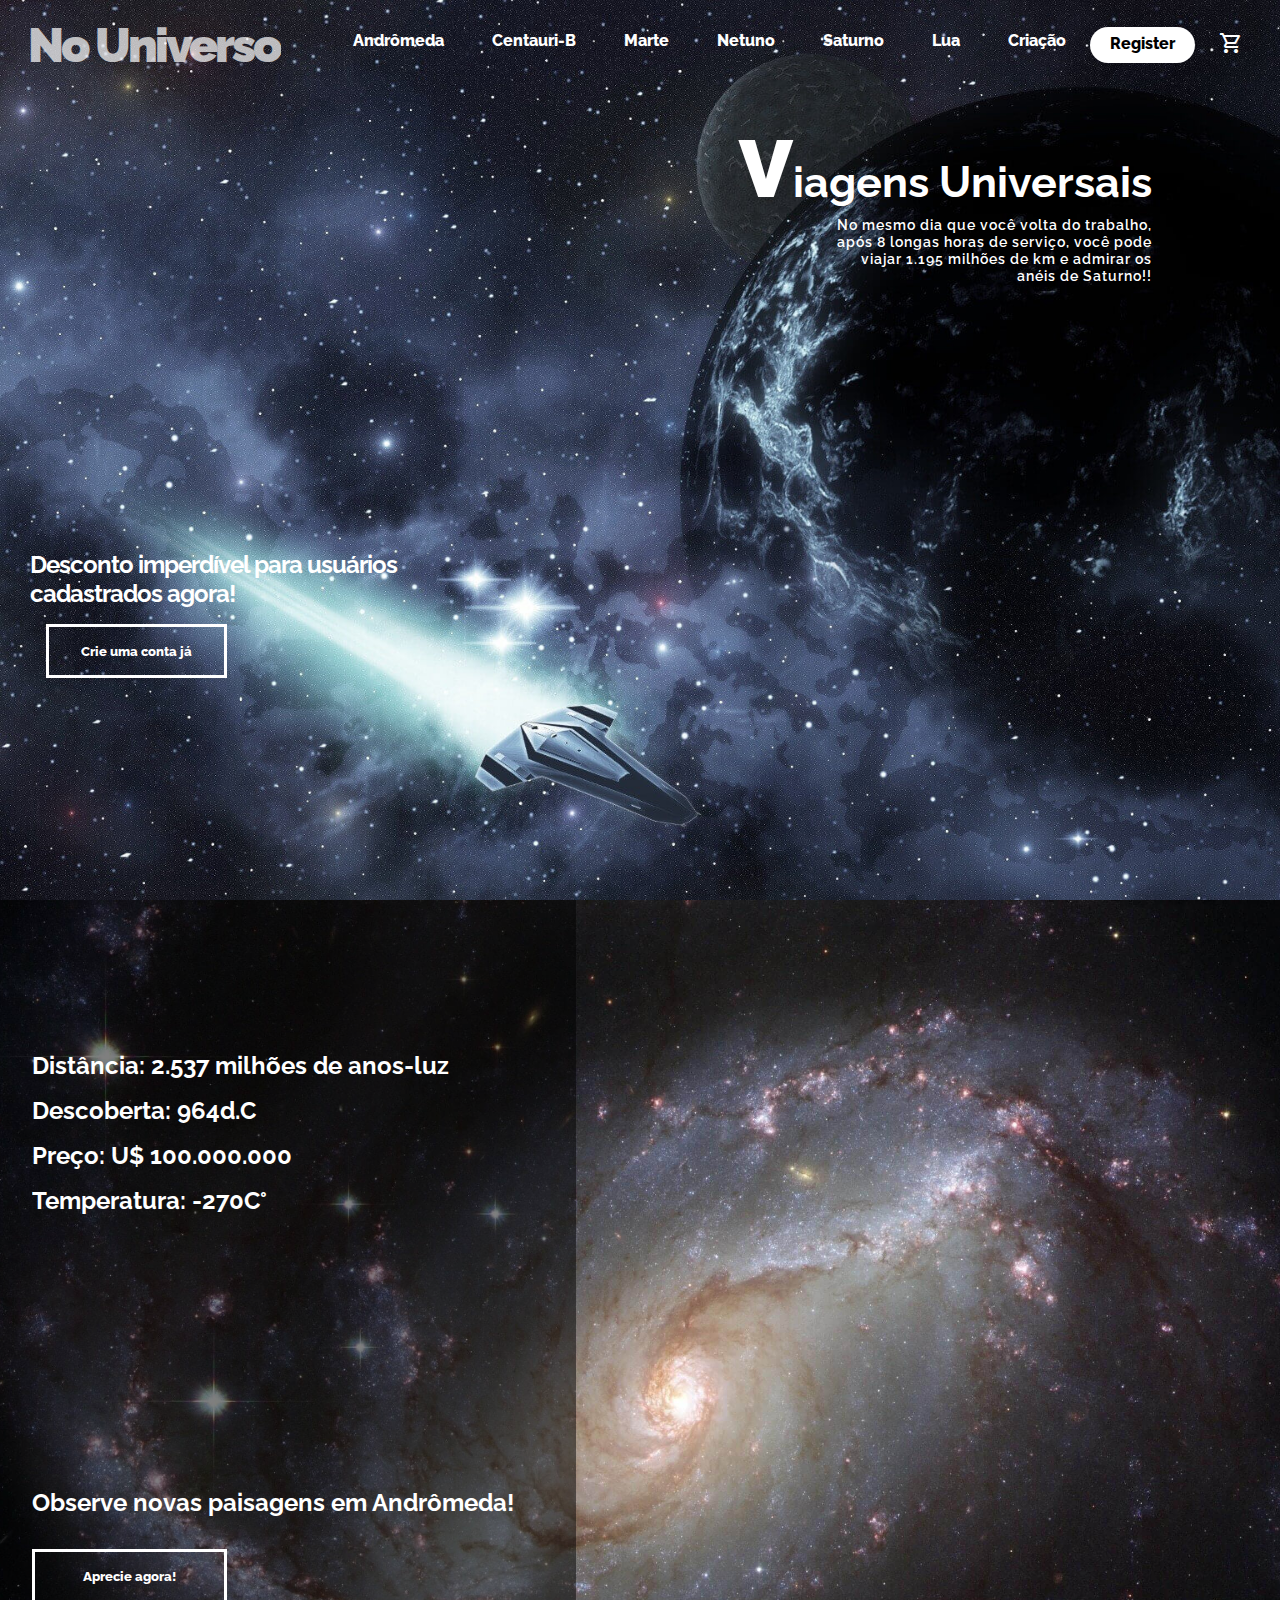
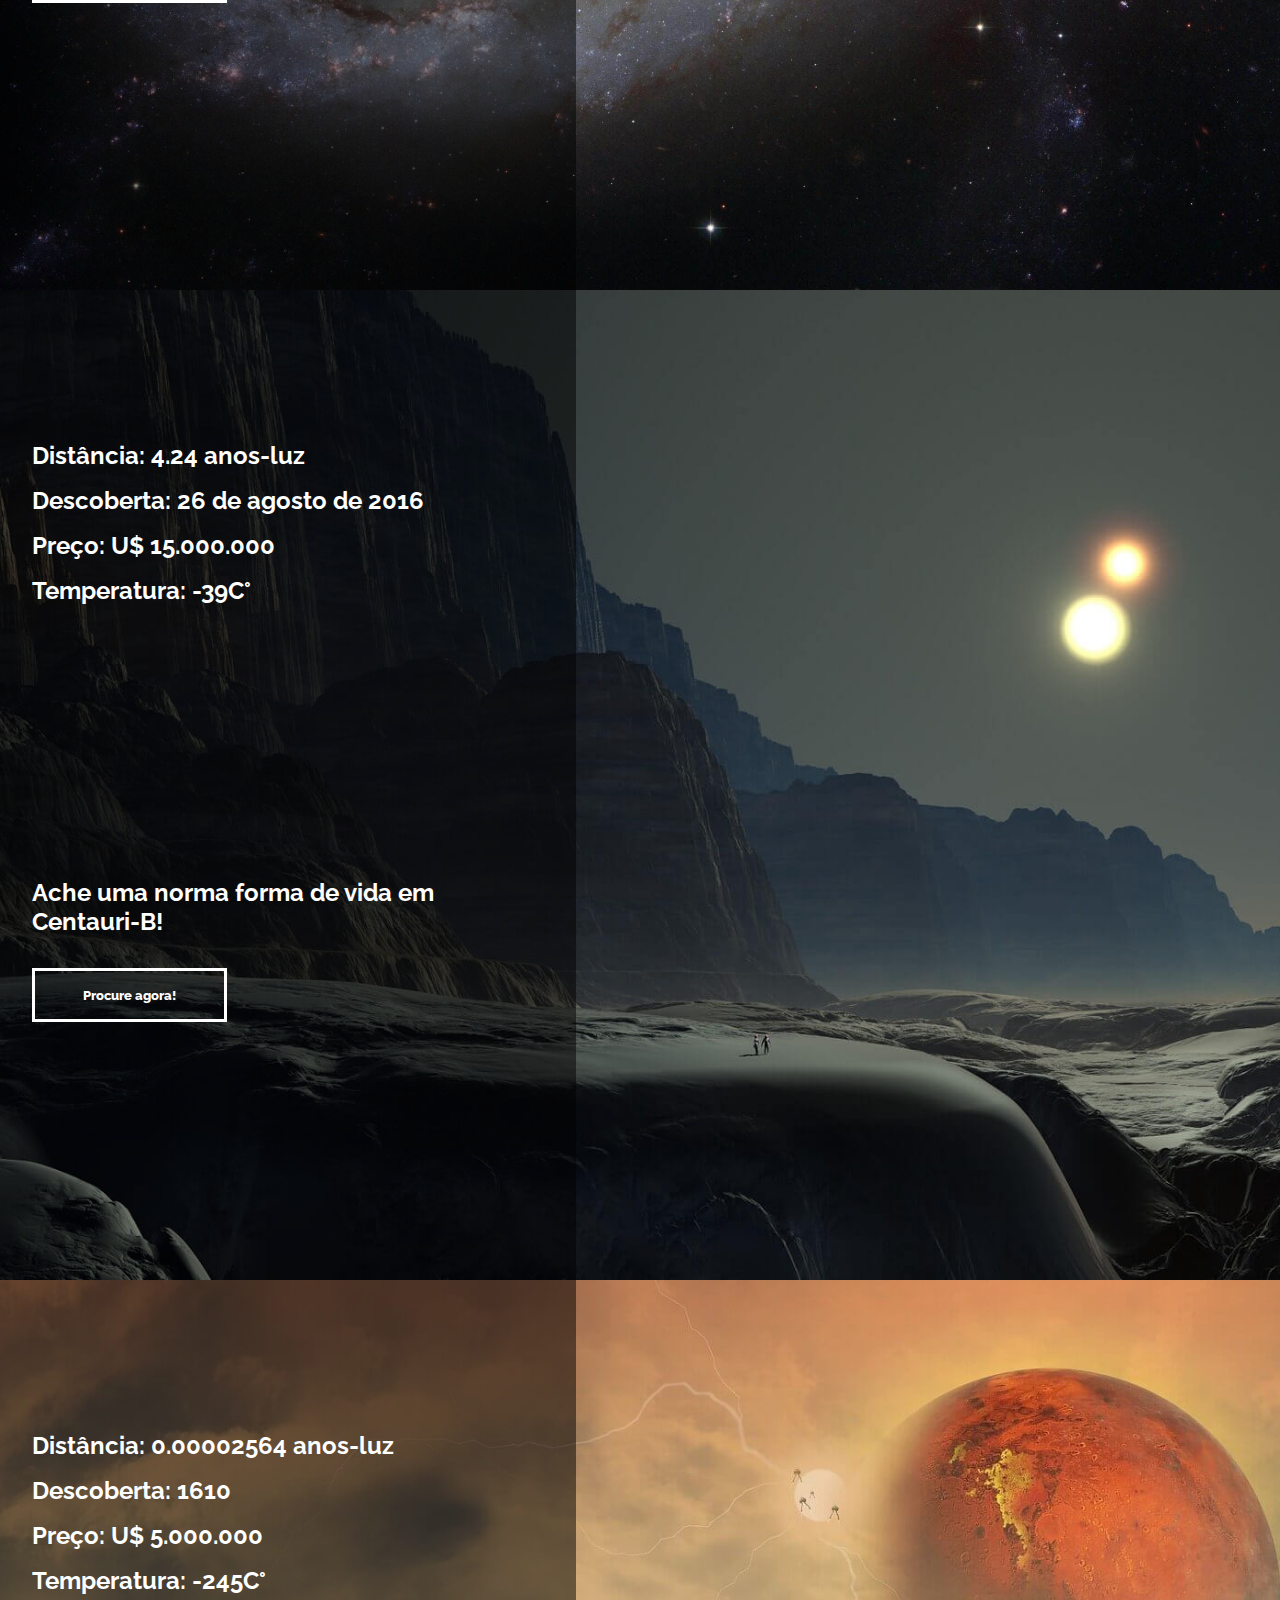
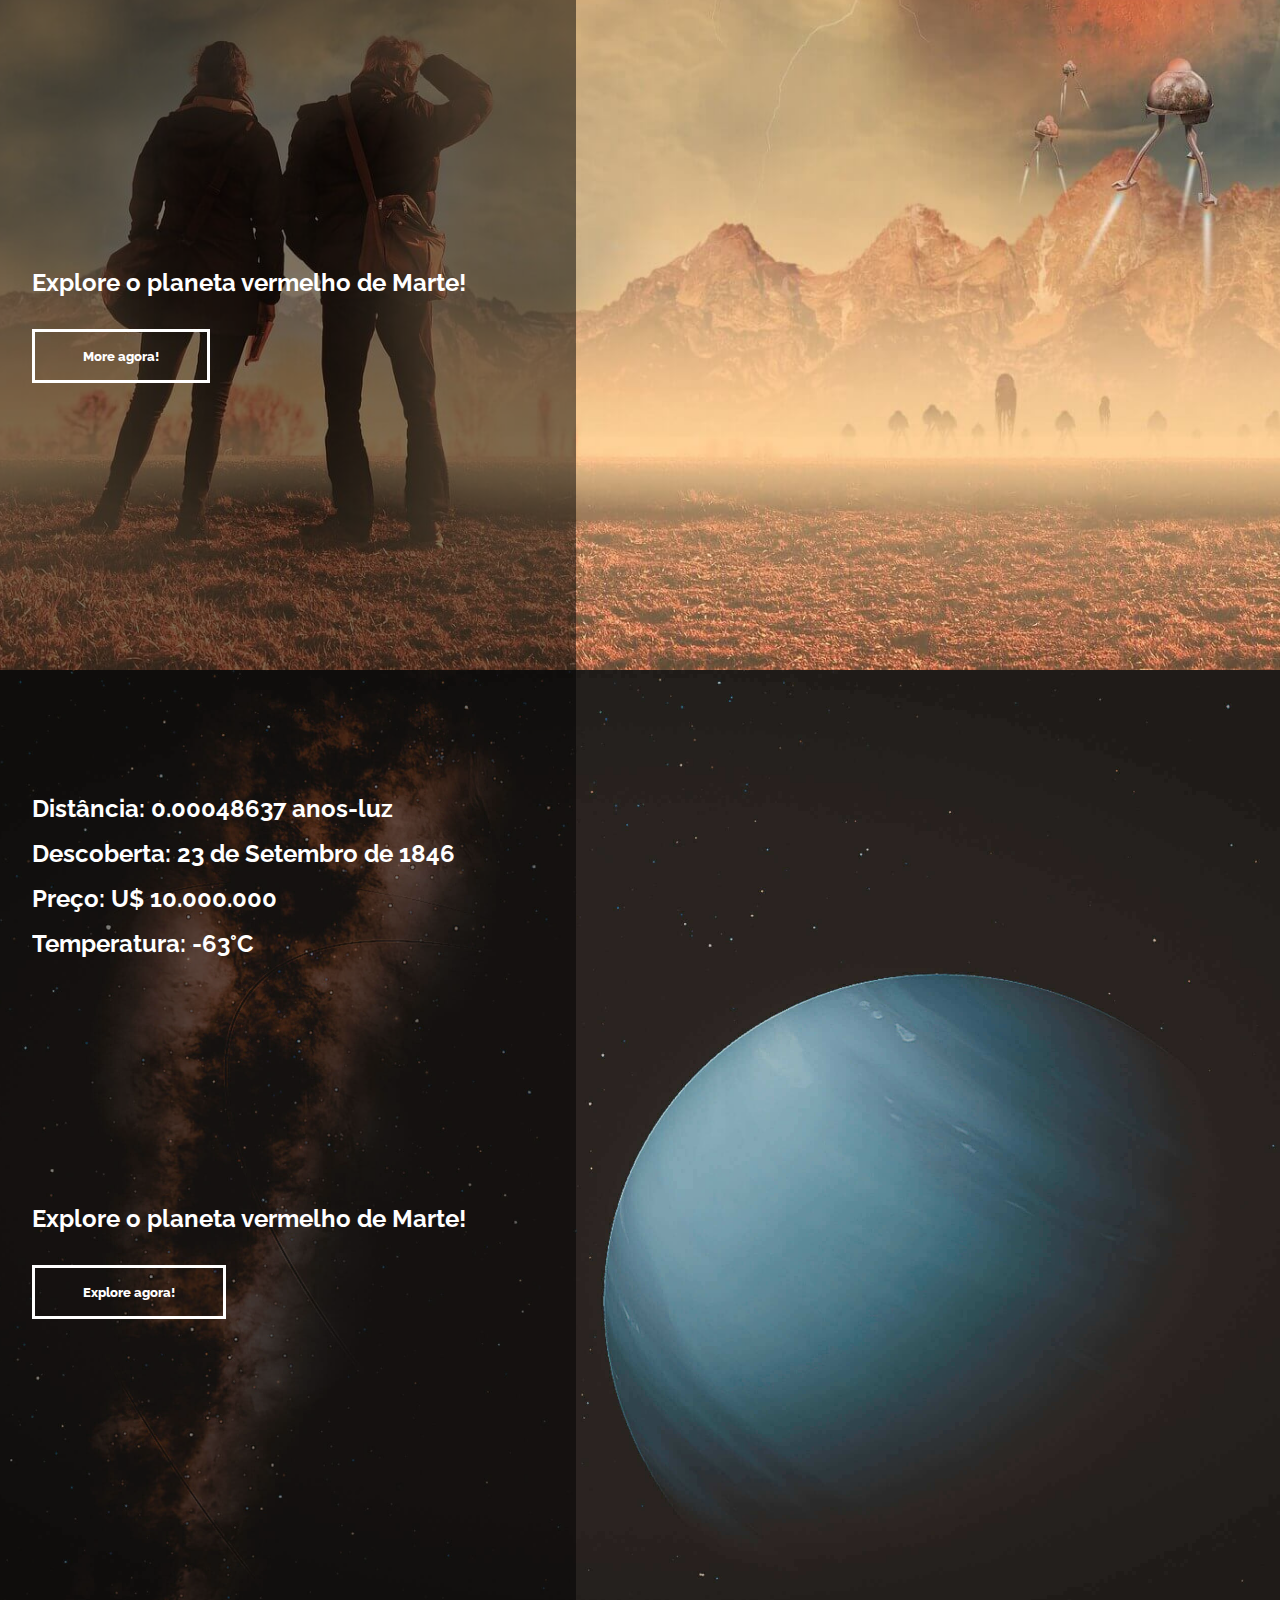
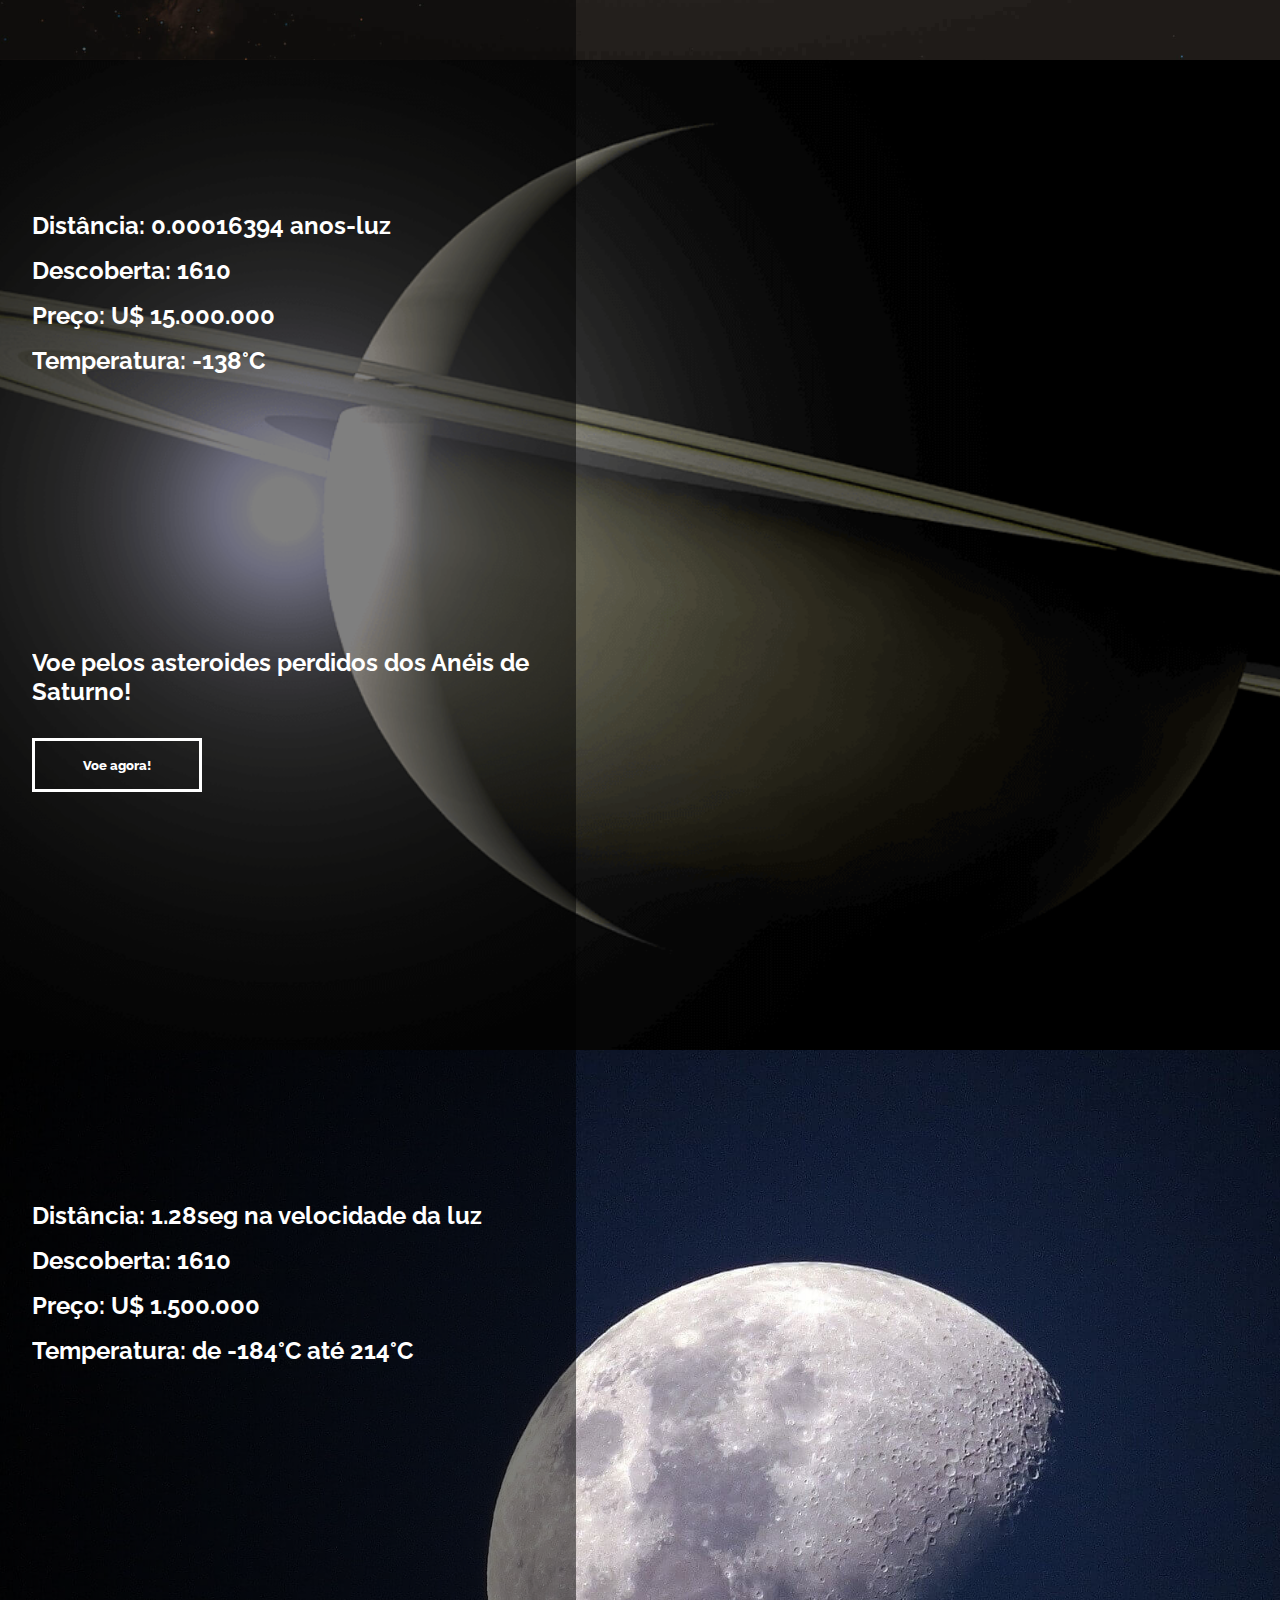
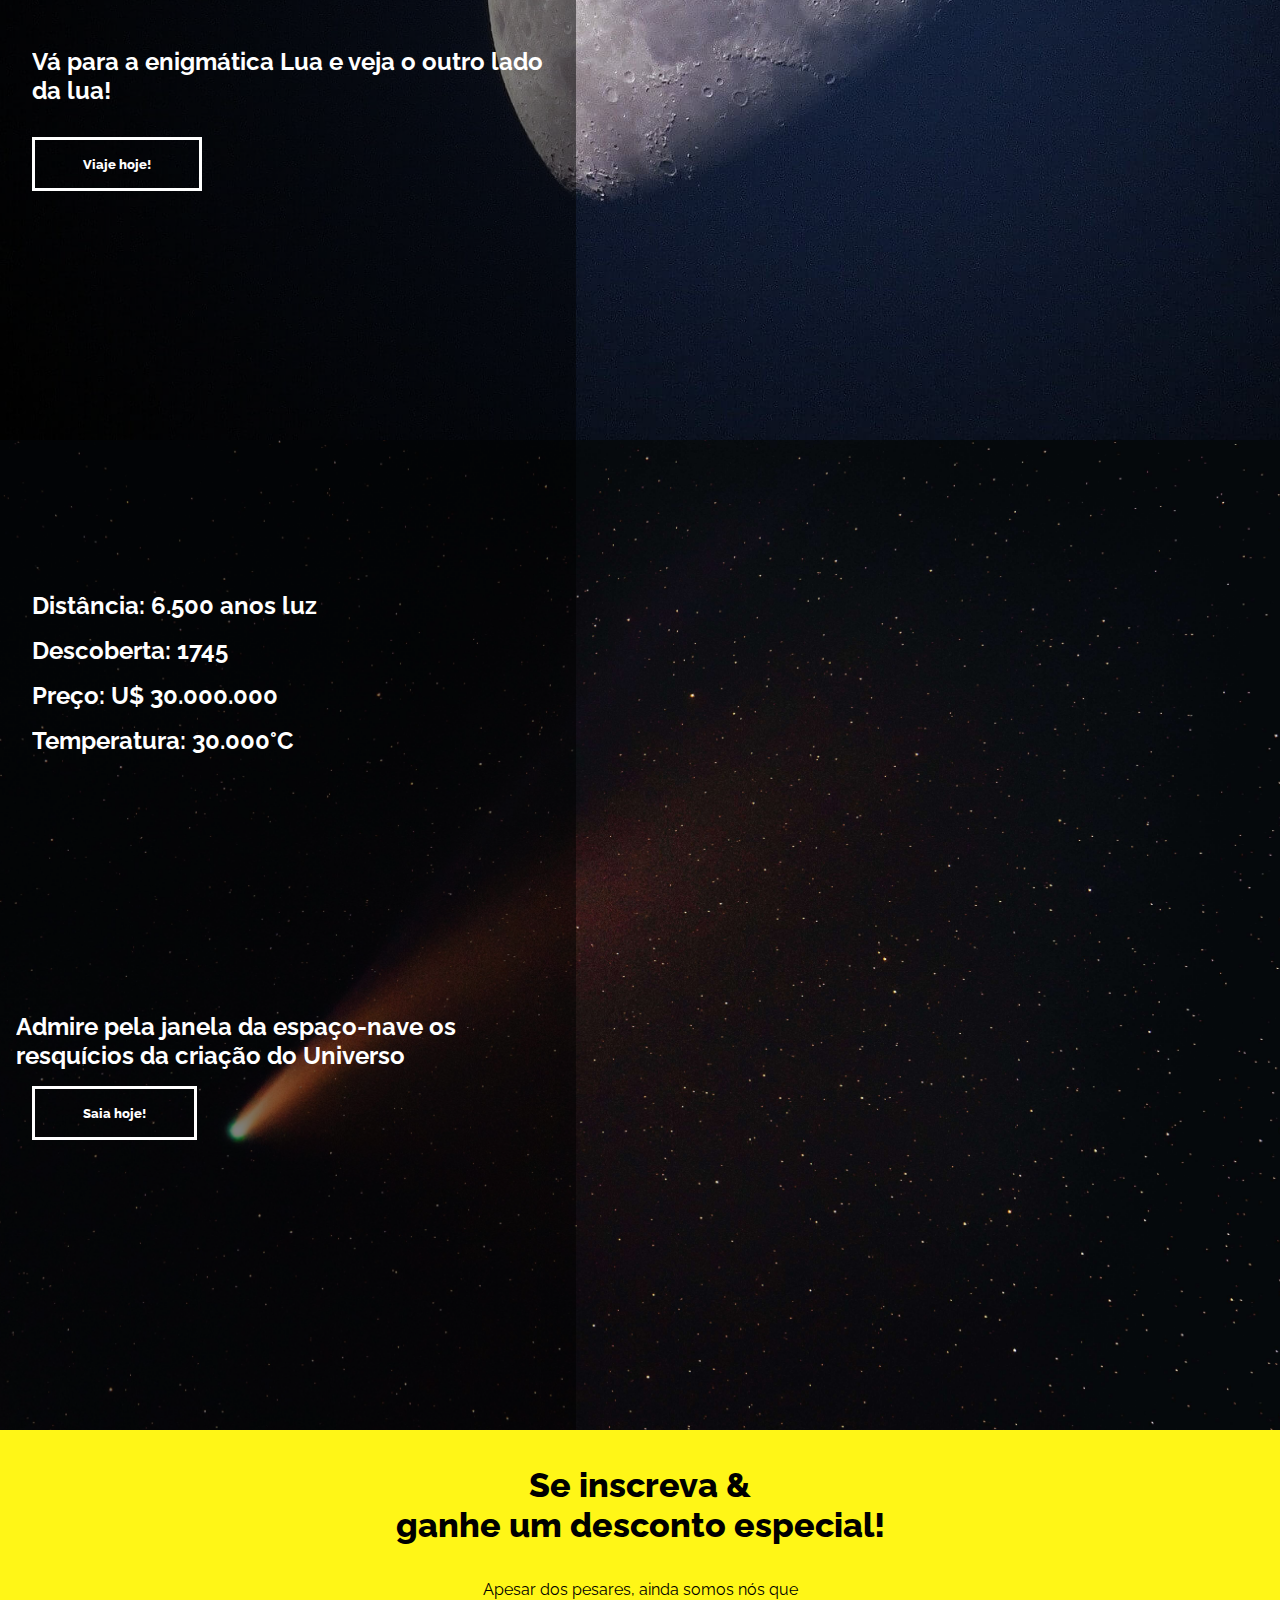
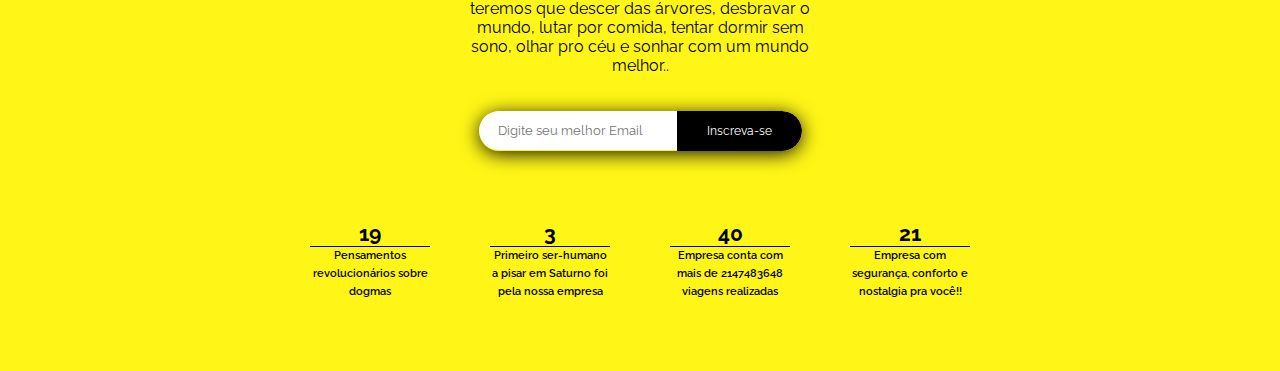
==== commit 3ce253ae: "responsividade implantada" ====
--- a/index.html
+++ b/index.html
@@ -32,8 +32,8 @@
                 <li class="planetas"><a href="/saturno.html">Saturno</a></li>              
                 <li class="planetas"><a href="/lua.html">Lua</a></li>              
                 <li class="planetas"><a href="/pilar-da-criação.html">Criação</a></li>              
-                <li><a href="/register.html">Register</a></li>
-                <li><a href="/carrinho.html"><span class="material-symbols-outlined car">shopping_cart</span></a></li>
+                <li class="sol"><a href="/register.html">Register</a></li>
+                <li class="sol"><a href="/carrinho.html"><span class="material-symbols-outlined car">shopping_cart</span></a></li>
             </ul>
         </nav>
         <div class="side-bar">
@@ -46,6 +46,8 @@
                 <li class="side-bar-link"><a href="/saturno.html">Saturno</a></li>              
                 <li class="side-bar-link"><a href="/lua.html">Lua</a></li>              
                 <li class="side-bar-link"><a href="/pilar-da-criação.html">Criação</a></li>              
+                <li class="side-bar-link side-bar-link-none"><a href="/register.html">Register</a></li>
+                <li class="side-bar-link side-bar-link-none"><a href="/carrinho.html"><span class="material-symbols-outlined car">shopping_cart</span></a></li>
             </ul>
         </div>
         <div class="cont-header">
@@ -94,21 +96,21 @@
        <div class="marte">
             <div class="marte-desconto">
                 <div class="marte-desconto-info-basica">
-                    <h2>Distância: 0.00002564 anos-luz (242.57 milhões km)</h2>
+                    <h2>Distância: 0.00002564 anos-luz</h2>
                     <h2>Descoberta: 1610</h2>
                     <h2>Preço: U$ 5.000.000</h2>
                     <h2>Temperatura: -245C°</h2>
                 </div>
                 <div class="marte-desconto-cont">
                     <h2>Explore o planeta vermelho de Marte!</h2>
-                    <button><a href="/marte.html">Explore agora!</a></button>
+                    <button><a href="/marte.html">More agora!</a></button>
                 </div>
             </div>
         </div>
         <div class="netuno">
             <div class="netuno-desconto">
                 <div class="netuno-desconto-info-basica">
-                    <h2>Distância: 0.00048637 anos-luz (4.6014 bilhões km)</h2>
+                    <h2>Distância: 0.00048637 anos-luz</h2>
                     <h2>Descoberta: 23 de Setembro de 1846</h2>
                     <h2>Preço: U$ 10.000.000</h2>
                     <h2>Temperatura: -63°C</h2>
@@ -122,7 +124,7 @@
         <div class="saturno">
             <div class="saturno-desconto">
                 <div class="saturno-desconto-info-basica">
-                    <h2>Distância: 0.00016394 anos-luz (1.551 bilhões km)</h2>
+                    <h2>Distância: 0.00016394 anos-luz</h2>
                     <h2>Descoberta: 1610</h2>
                     <h2>Preço: U$ 15.000.000</h2>
                     <h2>Temperatura: -138°C</h2>
@@ -136,14 +138,14 @@
         <div class="lua">
             <div class="lua-desconto">
                 <div class="lua-desconto-info-basica">
-                    <h2>Distância: 384.400 km (1.28seg na velocidade da luz)</h2>
+                    <h2>Distância: 1.28seg na velocidade da luz</h2>
                     <h2>Descoberta: 1610</h2>
                     <h2>Preço: U$ 1.500.000</h2>
                     <h2>Temperatura: de -184°C até 214°C</h2>
                 </div>
                 <div class="lua-desconto-cont">
                     <h2>Vá para a enigmática Lua e veja o outro lado da lua!</h2>
-                    <button><a href="/lua.html">Viaje hoje mesmo!</a></button>
+                    <button><a href="/lua.html">Viaje hoje!</a></button>
                 </div>
             </div>    
         </div>
@@ -157,7 +159,7 @@
                 </div>
                 <div class="criacao-desconto-cont">
                     <h2>Admire pela janela da espaço-nave os resquícios da criação do Universo</h2>
-                    <button><a href="/pilar-da-criação.html">Saia voando hoje mesmo!</a></button>
+                    <button><a href="/pilar-da-criação.html">Saia hoje!</a></button>
                 </div>
             </div>    
         </div>
--- a/assets/css/index.css
+++ b/assets/css/index.css
@@ -20,7 +20,6 @@
     width: 100vw;
     height: 100vh;
     margin: auto;
-    padding: 0.69rem;
     background:url("/assets/img/spacey.jpg")no-repeat center/cover;
     overflow-y: hidden;
 }
@@ -112,6 +111,7 @@
     height: 70vh;
     border: 2px solid #fff;
     transition: var(--trans);
+    z-index: 1;
 }
 .side-bar-link{
     text-align: center;
@@ -139,6 +139,9 @@
 .menu{
     display: none;
 }
+.side-bar-link-none{
+    display: none;
+}
 
 /* content-header */
 
@@ -174,7 +177,6 @@
     color: #fff;
     font-weight: 600;
     animation: bounce-in-top 1.5s both;
-    margin-top: 0.5rem;
 }
 @keyframes bounce-in-top{
     0%{
@@ -214,7 +216,9 @@
 }
 .cont-header-desconto{
     width: 30%;
-    margin: 9rem 3rem 2rem 2rem;
+    position: absolute;
+    top: 550px;
+    left: 30px;
     color: #fff;
     letter-spacing:-1px;
     cursor: default;
@@ -236,6 +240,7 @@
     background-color: #fff;
     color: #000;
     transition: var(--trans);
+    border: 3px solid #000;
 }
 .cont-header-desconto button:hover a{
     color: #000;
@@ -243,6 +248,7 @@
 }
 
 /* main */
+
 /*  andromeda  */
 .andromeda{
     width: 100vw;
@@ -293,6 +299,7 @@
 .andromeda-desconto-cont button:hover{
     background-color: #fff;
     transition: var(--trans);
+    border: 3px solid #000;
 }
 /*  centauri-b  */
 .centauri{
@@ -344,6 +351,7 @@
 .centauri-desconto-cont button:hover{
     background-color: #fff;
     transition: var(--trans);
+    border: 3px solid #000;
 }
 /*  marte  */
 .marte{
@@ -395,6 +403,7 @@
 .marte-desconto-cont button:hover{
     background-color: #fff;
     transition: var(--trans);
+    border: 3px solid #000;
 }
 /*  netuno  */
 .netuno{
@@ -446,6 +455,7 @@
 .netuno-desconto-cont button:hover{
     background-color: #fff;
     transition: var(--trans);
+    border: 3px solid #000;
 }
 /*  saturno  */
 .saturno{
@@ -497,6 +507,7 @@
 .saturno-desconto-cont button:hover{
     background-color: #fff;
     transition: var(--trans);
+    border: 3px solid #000;
 }
 /*  lua  */
 .lua{
@@ -548,6 +559,7 @@
 .lua-desconto-cont button:hover{
     background-color: #fff;
     transition: var(--trans);
+    border: 3px solid #000;
 }
 
 /*  criacao  */
@@ -600,6 +612,7 @@
 .criacao-desconto-cont button:hover{
     background-color: #fff;
     transition: var(--trans);
+    border: 3px solid #000;
 }
 
 /* footer */
--- a/assets/css/index_responsivo.css
+++ b/assets/css/index_responsivo.css
@@ -5,4 +5,214 @@
     .menu{
         display: block;
     }
+    .cont-header-desconto{
+    top: 450px;
+    left: 30px;
+    }
+}
+@media (max-width:769px){
+    header .cont-header h1{
+        font-size: 2rem;
+    }
+    header .cont-header-box-text{
+        margin-left: 0.1%;
+        width: 100%;
+    }
+    .side-bar{
+        width: 31.5vw;
+    }
+    .cont-header-desconto{
+        top: 350px;
+        left: 500px;
+    }
+    .cont-header-desconto h2{
+        font-size: 1.5rem;
+    }
+}
+@media (max-width:426px){
+    header .cont-header h1{
+        font-size: 2rem;
+    }
+    header .cont-header-box{
+        width: 80%;
+        height: auto;
+        margin-left: 15%;
+    }
+    header .cont-header-box-text{
+        margin-left: 0.1%;
+        width: 100%;
+    }
+    .side-bar{
+        width:50vw;
+        height: 80vh;
+    }
+    .side-bar-link{
+        width: 30vw;
+    }
+    .side-bar-link-none{
+        display: block;
+        background: #fff;
+        border: 3px solid #0c082d;
+    }
+    .side-bar-link-none a, .side-bar-link-none span{
+        color: #000;
+    }
+    .close{
+        left: 41vw;
+    }
+    .sol{
+        display: none;
+    }
+    .cont-header-desconto{
+        top: 450px;
+        left: 250px;
+    }
+    .cont-header-desconto h2{
+        display: none;
+    }
+    .cont-header-desconto button{
+        margin: 0;
+        padding: 1rem;
+        width: 30vw;
+    }
+
+    /* ----- andromeda ----- */
+
+    .andromeda{
+        height: 90vh;
+    }
+    .andromeda-desconto-info-basica h2{
+        font-size: 0.9rem;
+        margin: 0.5rem;
+    }
+    .andromeda-desconto-cont h2{
+        font-size: 0.8rem;
+        margin: 0.5rem;
+        text-align: center;
+    }
+    .andromeda-desconto-cont button{
+        font-size: 0.7rem;
+        padding: 0.5rem;
+        margin: 1.8rem;
+    }
+
+    /* ----- centauri ----- */
+
+    .centauri{
+        height: 90vh;
+    }
+    .centauri-desconto-info-basica h2{
+        font-size: 0.9rem;
+        margin: 0.5rem;
+    }
+    .centauri-desconto-cont h2{
+        font-size: 0.8rem;
+        margin: 0.5rem;
+        text-align: center;
+    }
+    .centauri-desconto-cont button{
+        font-size: 0.7rem;
+        padding: 0.5rem;
+        margin: 1.8rem;
+    }
+
+    /* ----- marte ----- */
+
+    .marte{
+        height: 90vh;
+    }
+    .marte-desconto-info-basica h2{
+        font-size: 0.9rem;
+        margin: 0.5rem;
+    }
+    .marte-desconto-cont h2{
+        font-size: 0.8rem;
+        margin: 0.5rem;
+        text-align: center;
+    }
+    .marte-desconto-cont button{
+        font-size: 0.7rem;
+        padding: 0.5rem;
+        margin: 1.8rem;
+    }
+
+    /* ----- netuno ----- */
+
+    .netuno{
+        height: 90vh;
+    }
+    .netuno-desconto-info-basica h2{
+        font-size: 0.9rem;
+        margin: 0.5rem;
+    }
+    .netuno-desconto-cont h2{
+        font-size: 0.8rem;
+        margin: 0.5rem;
+        text-align: center;
+    }
+    .netuno-desconto-cont button{
+        font-size: 0.7rem;
+        padding: 0.5rem;
+        margin: 1.8rem;
+    }
+
+    /* ----- saturno ----- */
+
+    .saturno{
+        height: 90vh;
+    }
+    .saturno-desconto-info-basica h2{
+        font-size: 0.9rem;
+        margin: 0.5rem;
+    }
+    .saturno-desconto-cont h2{
+        font-size: 0.8rem;
+        margin: 0.5rem;
+        text-align: center;
+    }
+    .saturno-desconto-cont button{
+        font-size: 0.7rem;
+        padding: 0.5rem;
+        margin: 1.8rem;
+    }
+
+    /* ----- lua ----- */
+
+    .lua{
+        height: 90vh;
+    }
+    .lua-desconto-info-basica h2{
+        font-size: 0.9rem;
+        margin: 0.5rem;
+    }
+    .lua-desconto-cont h2{
+        font-size: 0.8rem;
+        margin: 0.5rem;
+        text-align: center;
+    }
+    .lua-desconto-cont button{
+        font-size: 0.7rem;
+        padding: 0.5rem;
+        margin: 1.8rem;
+    }
+
+    /* ----- criacao ----- */
+
+    .criacao{
+        height: 90vh;
+    }
+    .criacao-desconto-info-basica h2{
+        font-size: 0.9rem;
+        margin: 0.5rem;
+    }
+    .criacao-desconto-cont h2{
+        font-size: 0.8rem;
+        margin: 0.5rem;
+        text-align: center;
+    }
+    .criacao-desconto-cont button{
+        font-size: 0.7rem;
+        padding: 0.5rem;
+        margin: 1.8rem;
+    }
 }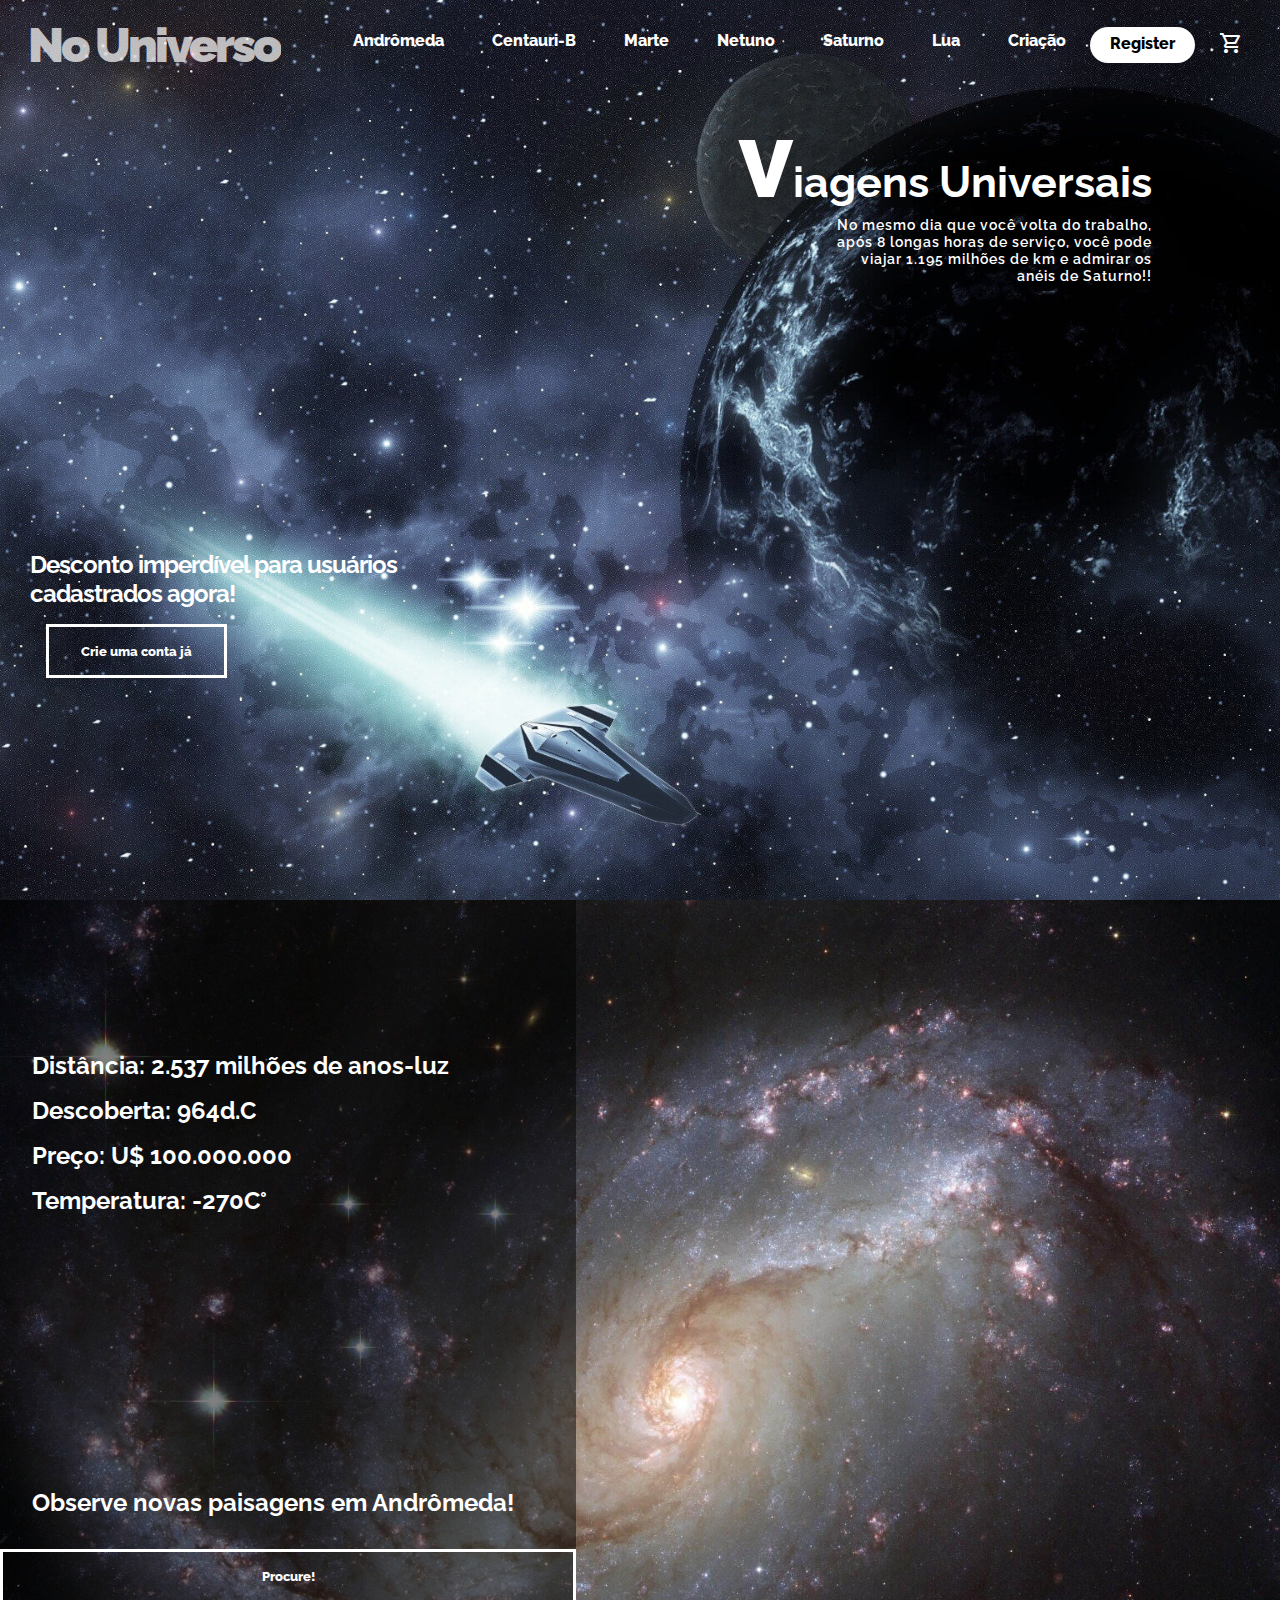
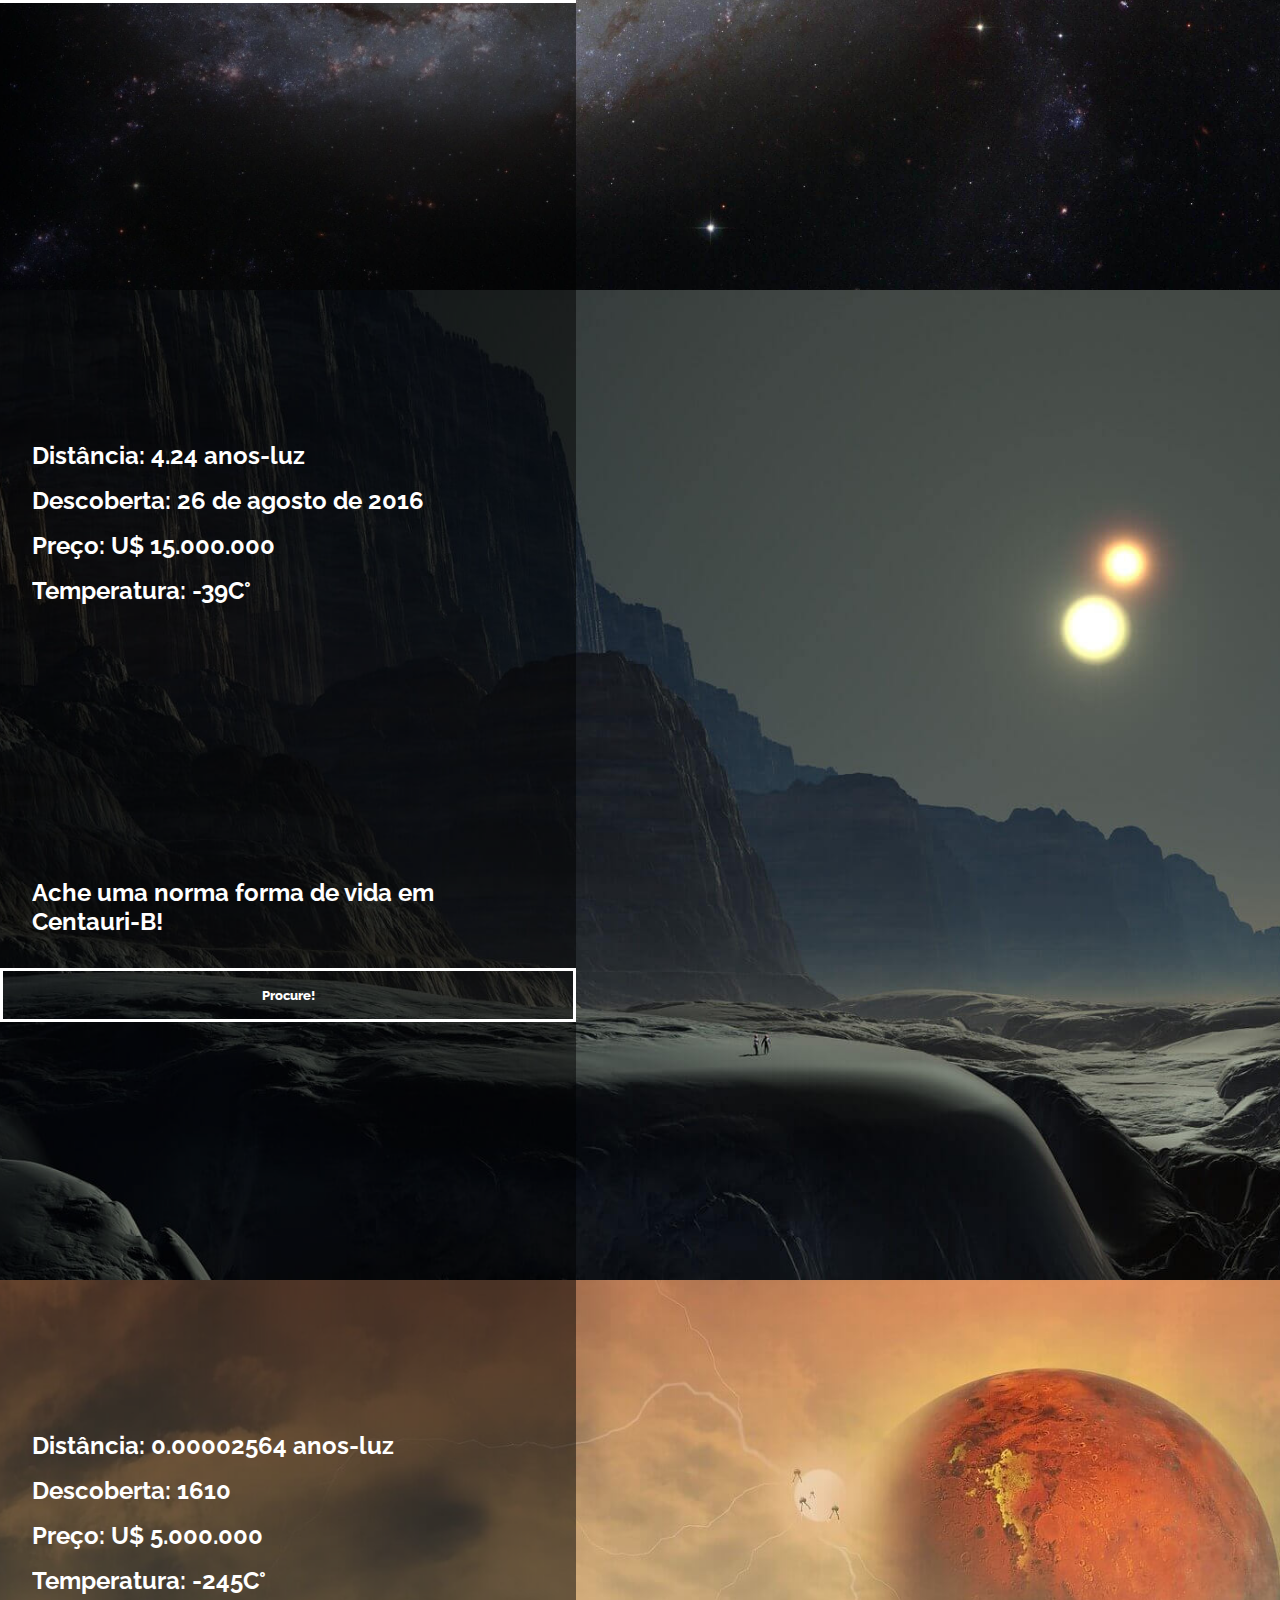
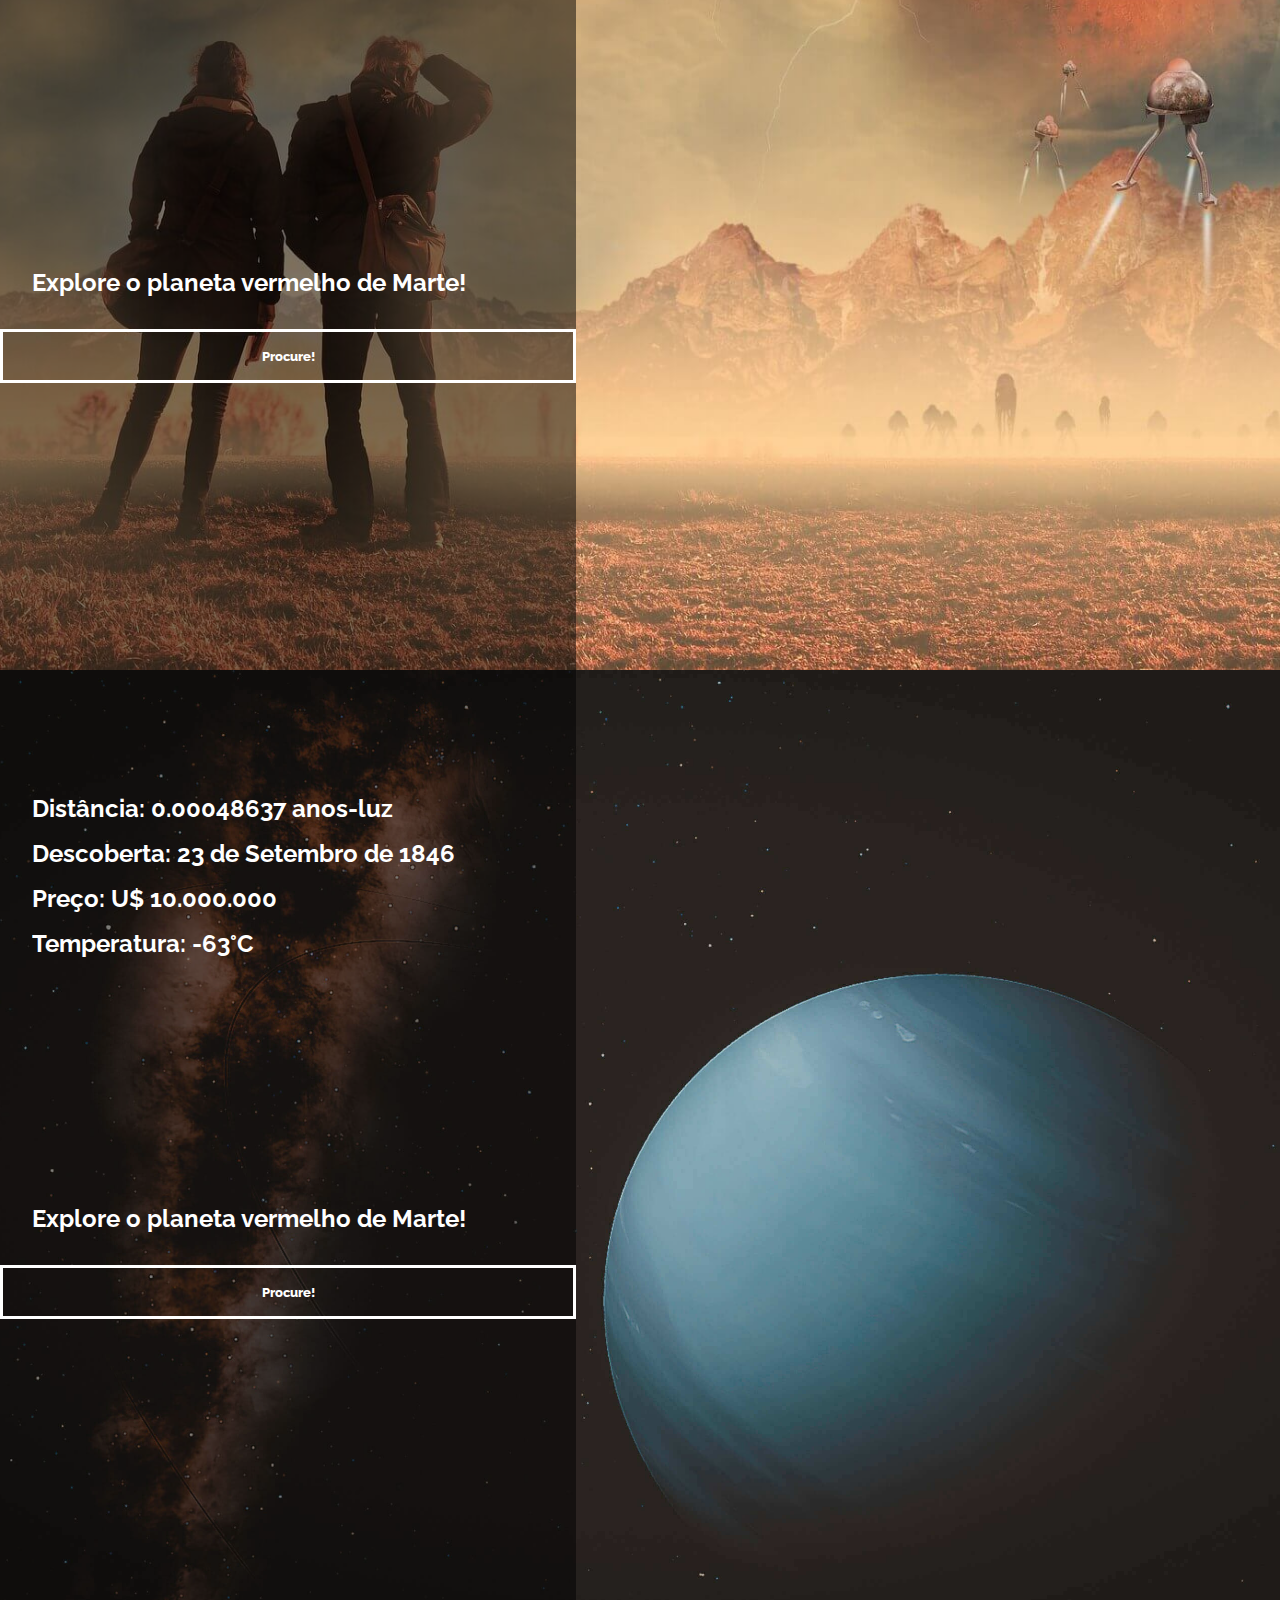
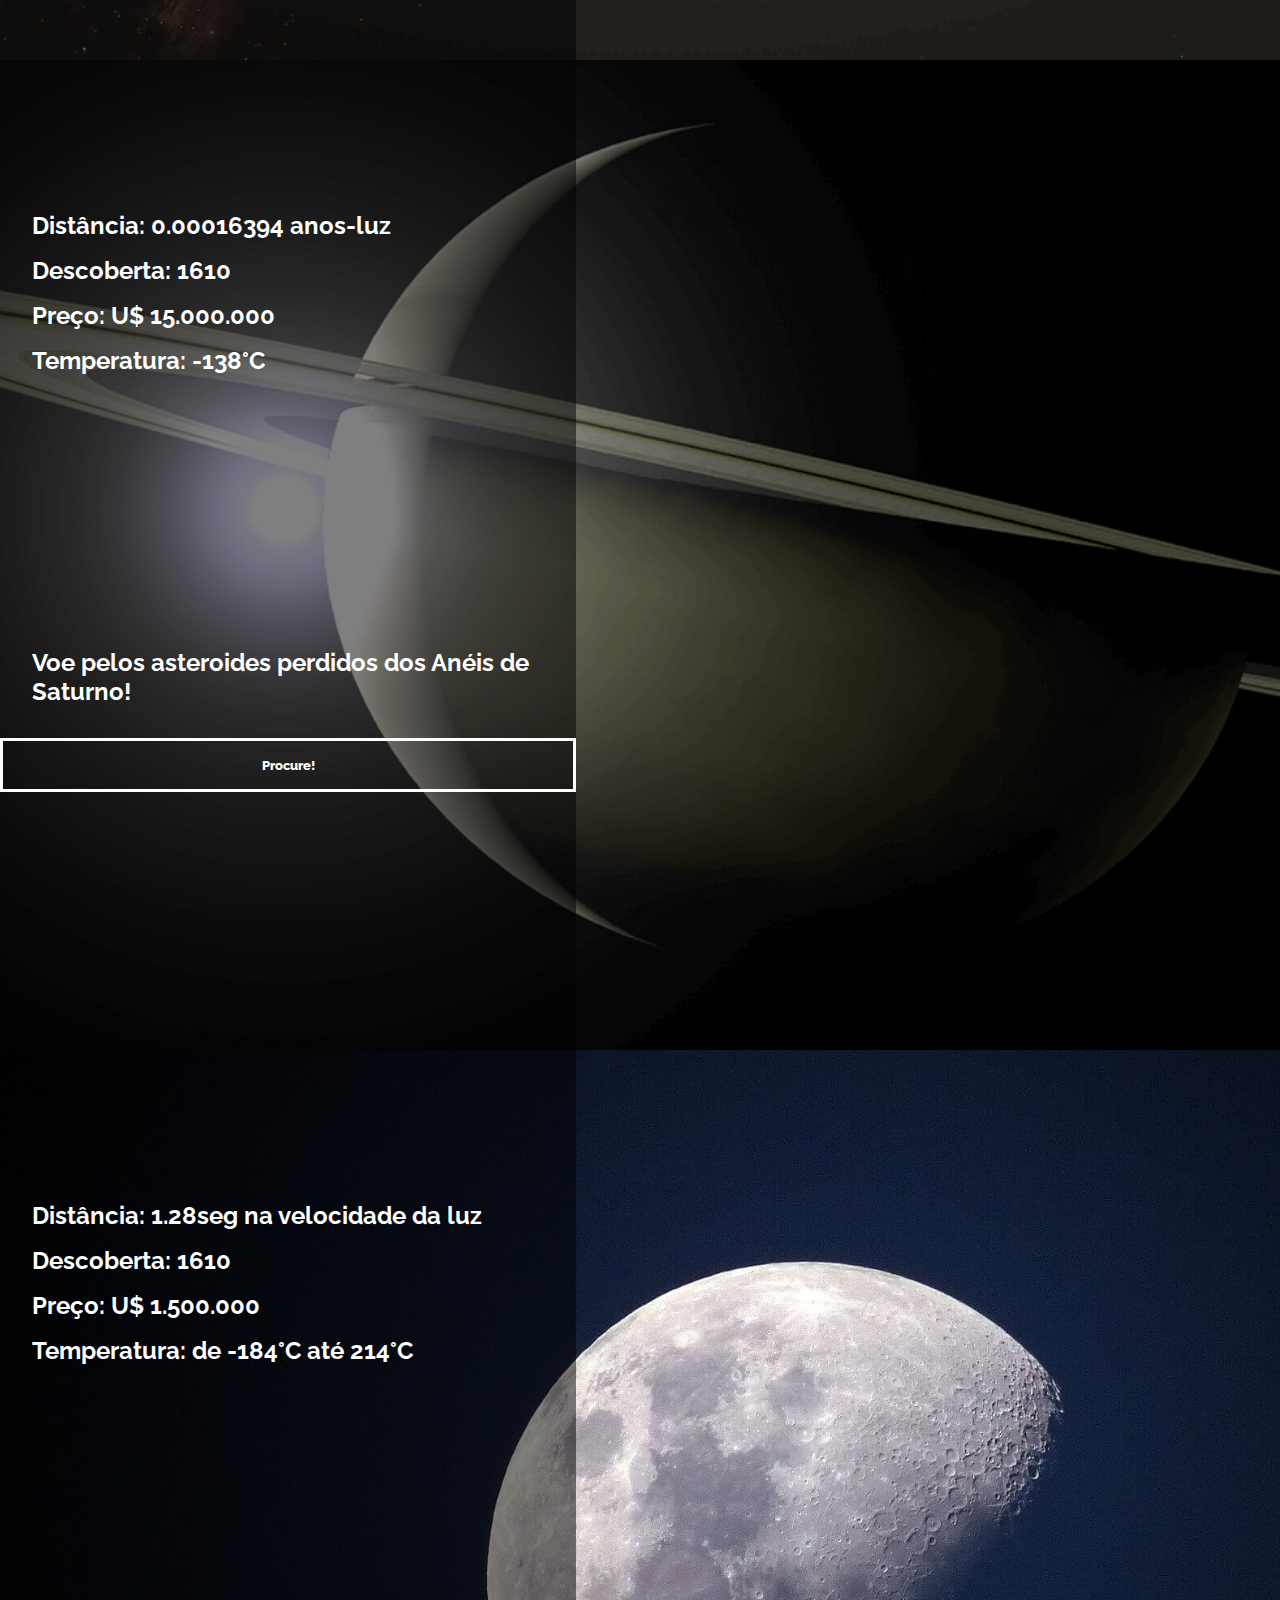
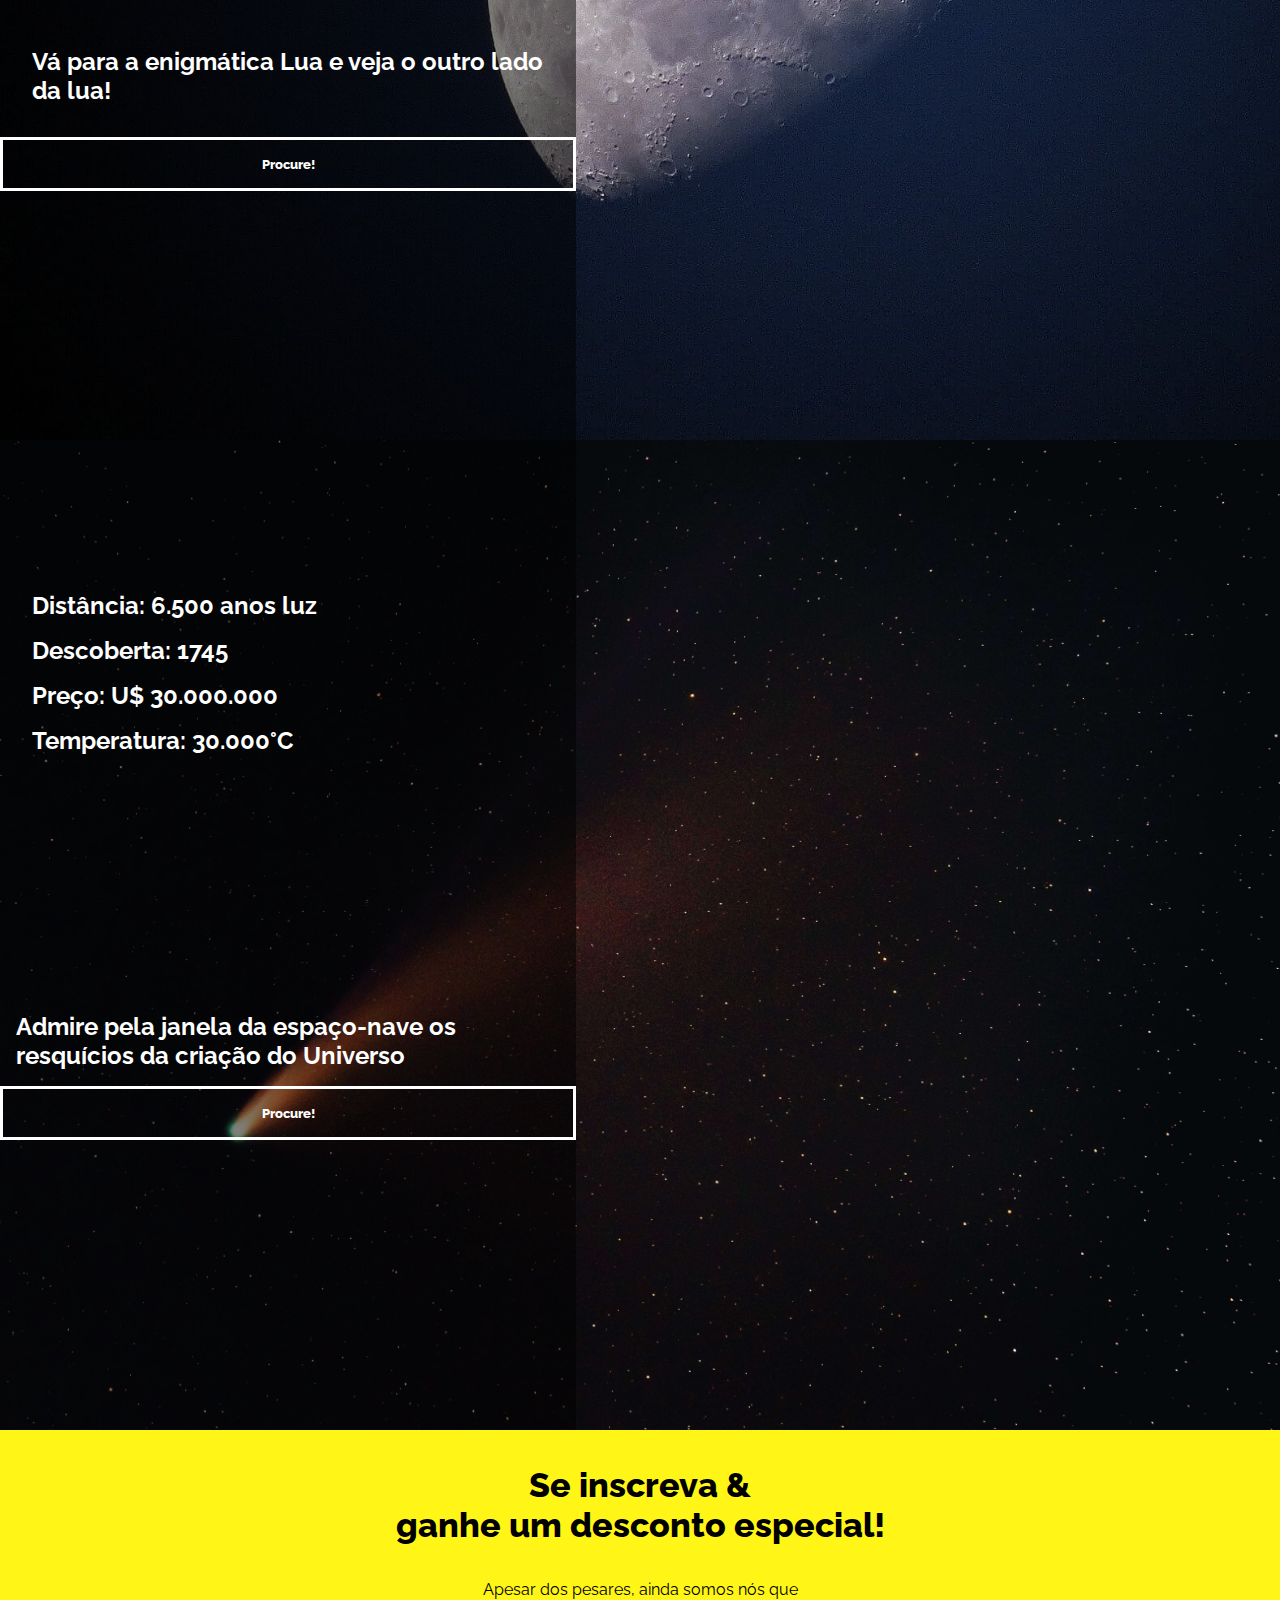
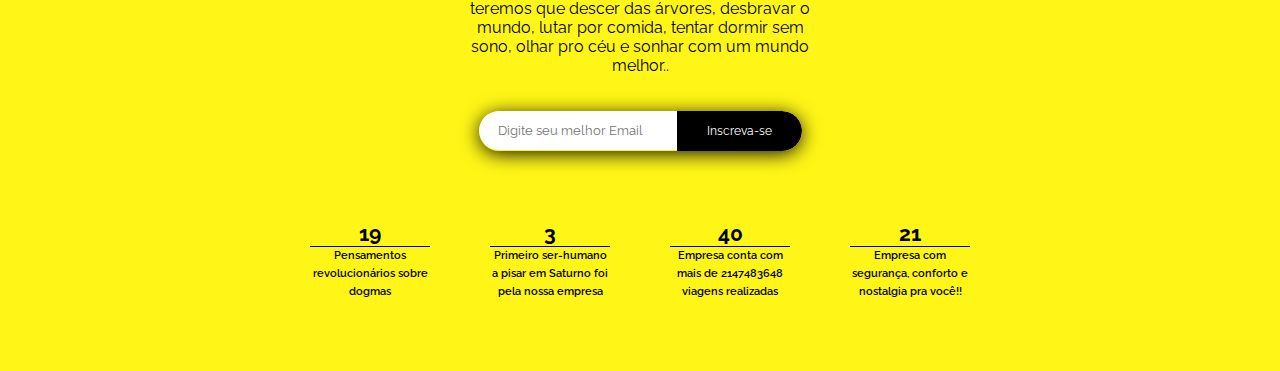
==== commit b50e3c7c: "resposividade do home completa" ====
--- a/index.html
+++ b/index.html
@@ -74,8 +74,8 @@
                     <h2>Temperatura: -270C°</h2>
                 </div>
                 <div class="andromeda-desconto-cont">
-                    <h2>Observe novas paisagens em Andrômeda!</h2>
-                    <button><a href="/andromeda.html">Aprecie agora!</a></button>
+                    <h2 class="info-travel">Observe novas paisagens em Andrômeda!</h2>
+                    <button><a href="/andromeda.html">Procure!</a></button>
                 </div>
             </div>
         </div>
@@ -88,8 +88,8 @@
                     <h2>Temperatura: -39C°</h2>
                 </div>
                 <div class="centauri-desconto-cont">
-                    <h2>Ache uma norma forma de vida em Centauri-B!</h2>
-                    <button><a href="/centauri-b.html">Procure agora!</a></button>
+                    <h2 class="info-travel">Ache uma norma forma de vida em Centauri-B!</h2>
+                    <button><a href="/centauri-b.html">Procure!</a></button>
                 </div>
             </div>
        </div>
@@ -102,8 +102,8 @@
                     <h2>Temperatura: -245C°</h2>
                 </div>
                 <div class="marte-desconto-cont">
-                    <h2>Explore o planeta vermelho de Marte!</h2>
-                    <button><a href="/marte.html">More agora!</a></button>
+                    <h2 class="info-travel">Explore o planeta vermelho de Marte!</h2>
+                    <button><a href="/marte.html">Procure!</a></button>
                 </div>
             </div>
         </div>
@@ -116,8 +116,8 @@
                     <h2>Temperatura: -63°C</h2>
                 </div>
                 <div class="netuno-desconto-cont">
-                    <h2>Explore o planeta vermelho de Marte!</h2>
-                    <button><a href="/netuno.html">Explore agora!</a></button>
+                    <h2 class="info-travel">Explore o planeta vermelho de Marte!</h2>
+                    <button><a href="/netuno.html">Procure!</a></button>
                 </div>
             </div>
         </div>
@@ -130,8 +130,8 @@
                     <h2>Temperatura: -138°C</h2>
                 </div>
                 <div class="saturno-desconto-cont">
-                    <h2>Voe pelos asteroides perdidos dos Anéis de Saturno!</h2>
-                    <button><a href="/saturno.html">Voe agora!</a></button>
+                    <h2 class="info-travel">Voe pelos asteroides perdidos dos Anéis de Saturno!</h2>
+                    <button><a href="/saturno.html">Procure!</a></button>
                 </div>
             </div>    
         </div>
@@ -144,8 +144,8 @@
                     <h2>Temperatura: de -184°C até 214°C</h2>
                 </div>
                 <div class="lua-desconto-cont">
-                    <h2>Vá para a enigmática Lua e veja o outro lado da lua!</h2>
-                    <button><a href="/lua.html">Viaje hoje!</a></button>
+                    <h2 class="info-travel">Vá para a enigmática Lua e veja o outro lado da lua!</h2>
+                    <button><a href="/lua.html">Procure!</a></button>
                 </div>
             </div>    
         </div>
@@ -158,8 +158,8 @@
                     <h2>Temperatura: 30.000°C</h2>
                 </div>
                 <div class="criacao-desconto-cont">
-                    <h2>Admire pela janela da espaço-nave os resquícios da criação do Universo</h2>
-                    <button><a href="/pilar-da-criação.html">Saia hoje!</a></button>
+                    <h2 class="info-travel">Admire pela janela da espaço-nave os resquícios da criação do Universo</h2>
+                    <button><a href="/pilar-da-criação.html">Procure!</a></button>
                 </div>
             </div>    
         </div>
--- a/assets/css/index.css
+++ b/assets/css/index.css
@@ -224,7 +224,6 @@
     cursor: default;
 }
 .cont-header-desconto button a{
-    
     color: #fff;
 }
 .cont-header-desconto button{
@@ -248,6 +247,10 @@
 }
 
 /* main */
+
+.criacao-desconto, .lua-desconto, .saturno-desconto, .netuno-desconto, .marte-desconto, .centauri-desconto, .andromeda-desconto{
+    overflow-y: hidden;
+}
 
 /*  andromeda  */
 .andromeda{
@@ -289,7 +292,7 @@
 }
 .andromeda-desconto-cont button{
     padding: 1rem 2rem;
-    margin-left: 2rem;
+    width: 100%;
     border: 3px solid #fff;
     background-color: transparent;
     color: #fff;
@@ -341,7 +344,7 @@
 }
 .centauri-desconto-cont button{
     padding: 1rem 2rem;
-    margin-left: 2rem;
+    width: 100%;
     border: 3px solid #fff;
     background-color: transparent;
     color: #fff;
@@ -393,7 +396,7 @@
 }
 .marte-desconto-cont button{
     padding: 1rem 2rem;
-    margin-left: 2rem;
+    width: 100%;
     border: 3px solid #fff;
     background-color: transparent;
     color: #fff;
@@ -445,7 +448,7 @@
 }
 .netuno-desconto-cont button{
     padding: 1rem 2rem;
-    margin-left: 2rem;
+    width: 100%;
     border: 3px solid #fff;
     background-color: transparent;
     color: #fff;
@@ -497,7 +500,7 @@
 }
 .saturno-desconto-cont button{
     padding: 1rem 2rem;
-    margin-left: 2rem;
+    width: 100%;
     border: 3px solid #fff;
     background-color: transparent;
     color: #fff;
@@ -549,7 +552,7 @@
 }
 .lua-desconto-cont button{
     padding: 1rem 2rem;
-    margin-left: 2rem;
+    width: 100%;
     border: 3px solid #fff;
     background-color: transparent;
     color: #fff;
@@ -602,7 +605,7 @@
 }
 .criacao-desconto-cont button{
     padding: 1rem 2rem;
-    margin-left: 2rem;
+    width: 100%;
     border: 3px solid #fff;
     background-color: transparent;
     color: #fff;
--- a/assets/css/index_responsivo.css
+++ b/assets/css/index_responsivo.css
@@ -1,3 +1,16 @@
+@media (max-width:1240px){
+    .planetas{
+        display: none
+    }
+    .menu{
+        display: block;
+    }
+    .cont-header-desconto{
+    top: 450px;
+    left: 30px;
+    }
+}
+    
 @media (max-width:1025px){
     .planetas{
         display: none
@@ -10,6 +23,7 @@
     left: 30px;
     }
 }
+
 @media (max-width:769px){
     header .cont-header h1{
         font-size: 2rem;
@@ -22,25 +36,168 @@
         width: 31.5vw;
     }
     .cont-header-desconto{
-        top: 350px;
-        left: 500px;
+        top: 520px;
+        left: 10px;
+        width: 60vw;
+    }
+    .cont-header-desconto h2{
+        display: none;
     }
     .cont-header-desconto h2{
         font-size: 1.5rem;
     }
+
+    /* ----- andromeda ----- */
+
+    .andromeda{
+        height: 90vh;
+    }
+    .andromeda-desconto-info-basica h2{
+        font-size: 0.9rem;
+        margin: 0.5rem;
+    }
+    .andromeda-desconto-cont h2{
+        font-size: 0.8rem;
+        margin: 0.5rem;
+        text-align: center;
+    }
+    .andromeda-desconto-cont button{
+        font-size: 0.7rem;
+        padding: 0.5rem;
+        margin: 1.8rem;
+    }
+
+    /* ----- centauri ----- */
+
+    .centauri{
+        height: 90vh;
+    }
+    .centauri-desconto-info-basica h2{
+        font-size: 0.9rem;
+        margin: 0.5rem;
+    }
+    .centauri-desconto-cont h2{
+        font-size: 0.8rem;
+        margin: 0.5rem;
+        text-align: center;
+    }
+    .centauri-desconto-cont button{
+        font-size: 0.7rem;
+        padding: 0.5rem;
+        margin: 1.8rem;
+    }
+
+    /* ----- marte ----- */
+
+    .marte{
+        height: 90vh;
+    }
+    .marte-desconto-info-basica h2{
+        font-size: 0.9rem;
+        margin: 0.5rem;
+    }
+    .marte-desconto-cont h2{
+        font-size: 0.8rem;
+        margin: 0.5rem;
+        text-align: center;
+    }
+    .marte-desconto-cont button{
+        font-size: 0.7rem;
+        padding: 0.5rem;
+        margin: 1.8rem;
+    }
+
+    /* ----- netuno ----- */
+
+    .netuno{
+        height: 90vh;
+    }
+    .netuno-desconto-info-basica h2{
+        font-size: 0.9rem;
+        margin: 0.5rem;
+    }
+    .netuno-desconto-cont h2{
+        font-size: 0.8rem;
+        margin: 0.5rem;
+        text-align: center;
+    }
+    .netuno-desconto-cont button{
+        font-size: 0.7rem;
+        padding: 0.5rem;
+        margin: 1.8rem;
+    }
+
+    /* ----- saturno ----- */
+
+    .saturno{
+        height: 90vh;
+    }
+    .saturno-desconto-info-basica h2{
+        font-size: 0.9rem;
+        margin: 0.5rem;
+    }
+    .saturno-desconto-cont h2{
+        font-size: 0.8rem;
+        margin: 0.5rem;
+        text-align: center;
+    }
+    .saturno-desconto-cont button{
+        font-size: 0.7rem;
+        padding: 0.5rem;
+        margin: 1.8rem;
+    }
+
+    /* ----- lua ----- */
+
+    .lua{
+        height: 90vh;
+    }
+    .lua-desconto-info-basica h2{
+        font-size: 0.9rem;
+        margin: 0.5rem;
+    }
+    .lua-desconto-cont h2{
+        font-size: 0.8rem;
+        margin: 0.5rem;
+        text-align: center;
+    }
+    .lua-desconto-cont button{
+        font-size: 0.7rem;
+        padding: 0.5rem;
+        margin: 1.8rem;
+    }
+
+    /* ----- criacao ----- */
+
+    .criacao{
+        height: 90vh;
+    }
+    .criacao-desconto-info-basica h2{
+        font-size: 0.9rem;
+        margin: 0.5rem;
+    }
+    .criacao-desconto-cont h2{
+        font-size: 0.8rem;
+        margin: 0.5rem;
+        text-align: center;
+    }
+    .criacao-desconto-cont button{
+        font-size: 0.7rem;
+        padding: 0.5rem;
+        margin: 1.8rem;
+    }
+
 }
-@media (max-width:426px){
+@media (max-width:490px){
     header .cont-header h1{
         font-size: 2rem;
     }
     header .cont-header-box{
-        width: 80%;
-        height: auto;
-        margin-left: 15%;
+        width: 85%;
+        margin-left: 10%;
     }
     header .cont-header-box-text{
         margin-left: 0.1%;
-        width: 100%;
     }
     .side-bar{
         width:50vw;
@@ -64,8 +221,8 @@
         display: none;
     }
     .cont-header-desconto{
-        top: 450px;
-        left: 250px;
+        top: 530px;
+        left: 15px;
     }
     .cont-header-desconto h2{
         display: none;
@@ -75,144 +232,87 @@
         padding: 1rem;
         width: 30vw;
     }
-
-    /* ----- andromeda ----- */
-
-    .andromeda{
-        height: 90vh;
-    }
-    .andromeda-desconto-info-basica h2{
-        font-size: 0.9rem;
-        margin: 0.5rem;
-    }
-    .andromeda-desconto-cont h2{
-        font-size: 0.8rem;
-        margin: 0.5rem;
-        text-align: center;
-    }
-    .andromeda-desconto-cont button{
-        font-size: 0.7rem;
-        padding: 0.5rem;
-        margin: 1.8rem;
-    }
-
-    /* ----- centauri ----- */
-
-    .centauri{
-        height: 90vh;
-    }
-    .centauri-desconto-info-basica h2{
-        font-size: 0.9rem;
-        margin: 0.5rem;
-    }
-    .centauri-desconto-cont h2{
-        font-size: 0.8rem;
-        margin: 0.5rem;
-        text-align: center;
-    }
-    .centauri-desconto-cont button{
-        font-size: 0.7rem;
-        padding: 0.5rem;
-        margin: 1.8rem;
-    }
-
-    /* ----- marte ----- */
-
-    .marte{
-        height: 90vh;
-    }
-    .marte-desconto-info-basica h2{
-        font-size: 0.9rem;
-        margin: 0.5rem;
-    }
-    .marte-desconto-cont h2{
-        font-size: 0.8rem;
-        margin: 0.5rem;
-        text-align: center;
-    }
-    .marte-desconto-cont button{
-        font-size: 0.7rem;
-        padding: 0.5rem;
-        margin: 1.8rem;
-    }
-
-    /* ----- netuno ----- */
-
-    .netuno{
-        height: 90vh;
-    }
-    .netuno-desconto-info-basica h2{
-        font-size: 0.9rem;
-        margin: 0.5rem;
-    }
-    .netuno-desconto-cont h2{
-        font-size: 0.8rem;
-        margin: 0.5rem;
-        text-align: center;
-    }
-    .netuno-desconto-cont button{
-        font-size: 0.7rem;
-        padding: 0.5rem;
-        margin: 1.8rem;
-    }
-
-    /* ----- saturno ----- */
-
-    .saturno{
-        height: 90vh;
-    }
-    .saturno-desconto-info-basica h2{
-        font-size: 0.9rem;
-        margin: 0.5rem;
-    }
-    .saturno-desconto-cont h2{
-        font-size: 0.8rem;
-        margin: 0.5rem;
-        text-align: center;
-    }
-    .saturno-desconto-cont button{
-        font-size: 0.7rem;
-        padding: 0.5rem;
-        margin: 1.8rem;
-    }
-
-    /* ----- lua ----- */
-
-    .lua{
-        height: 90vh;
-    }
+}
+
+@media (max-width:300px){
+    header nav a h3{
+        font-size: 2rem;
+    }
+    header .cont-header h1{
+        font-size: 2rem;
+    }
+    header .cont-header h1::first-letter{
+        font-size: 3rem;
+    }
+    header .cont-header p{
+        font-size: 0.7rem;
+    }
+    header .cont-header-box {
+        width: 95%;
+        margin-left: 05%;
+        text-align: center;
+    }
+    .cont-header-desconto {
+        top: 560px;
+        left: 15px;
+    }
+    .cont-header-desconto button{
+        width: 48vw;
+        margin: auto;
+    }
+    .side-bar{
+        width:100vw;
+        height: 80vh;
+    }
+    .side-bar-link{
+        width: 60vw;
+    }
+    .side-bar-link-none{
+        display: block;
+        background: #fff;
+        border: 3px solid #0c082d;
+    }
+    .close{
+        left: 83vw;
+    }
+    .info-travel{
+        display: none;
+    }
+    .andromeda-desconto-cont button,
+    .centauri-desconto-cont button,
+    .marte-desconto-cont button,
+    .saturno-desconto-cont button,
+    .lua-desconto-cont button,
+    .netuno-desconto-cont button,
+    .criacao-desconto-cont button{
+        margin: 0;
+    }
+
+    .andromeda-desconto-info-basica h2,
+    .centauri-desconto-info-basica h2,
+    .marte-desconto-info-basica h2,
+    .saturno-desconto-info-basica h2,
+    .netuno-desconto-info-basica h2,
+    .criacao-desconto-info-basica h2,
     .lua-desconto-info-basica h2{
-        font-size: 0.9rem;
-        margin: 0.5rem;
-    }
-    .lua-desconto-cont h2{
-        font-size: 0.8rem;
-        margin: 0.5rem;
-        text-align: center;
-    }
-    .lua-desconto-cont button{
-        font-size: 0.7rem;
-        padding: 0.5rem;
-        margin: 1.8rem;
-    }
-
-    /* ----- criacao ----- */
-
-    .criacao{
-        height: 90vh;
-    }
-    .criacao-desconto-info-basica h2{
-        font-size: 0.9rem;
-        margin: 0.5rem;
-    }
-    .criacao-desconto-cont h2{
-        font-size: 0.8rem;
-        margin: 0.5rem;
-        text-align: center;
-    }
-    .criacao-desconto-cont button{
-        font-size: 0.7rem;
-        padding: 0.5rem;
-        margin: 1.8rem;
-    }
+        font-size: 0.7rem;
+        margin: 0.6rem 1px 0.6rem 1px;
+    }
+
+    footer .input button{
+        width: 30vw;
+        padding: 15px 1px;
+        font-size: 9px;
+    }
+    footer p{
+        width: 90vw;
+        margin: 0.5rem;
+        font-size: 0.8rem;
+    }
+    footer .input input{
+        width: 70vw;
+        padding: 14px 12px;
+        font-size: 10px;
+    }
+    
 }